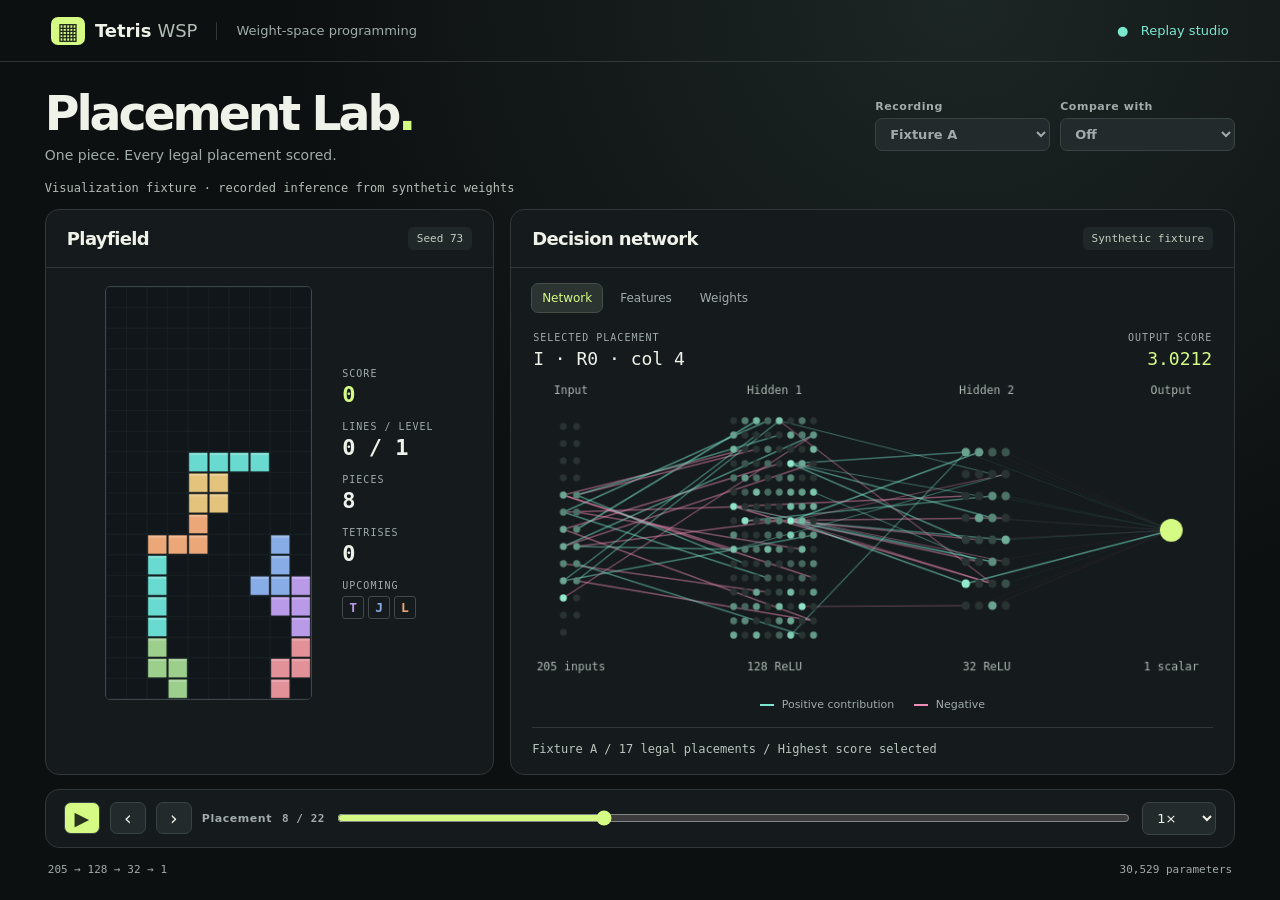
==== index.html @ f80b8b5c "Publish static Placement Lab viewer from a3c8b5f" ====
<!doctype html>
<html lang="en"><head><meta charset="utf-8"><meta name="viewport" content="width=device-width, initial-scale=1">
<meta name="theme-color" content="#101510"><title>Placement Lab · Tetris WSP</title><link rel="stylesheet" href="viewer.css"></head>
<body><header><div class="brand"><span class="mark" aria-hidden="true">▦</span> Tetris <b>WSP</b></div><span class="header-line"></span><span class="subbrand">Weight-space programming</span><span class="local">● &nbsp; Replay studio</span></header>
<main><div class="intro"><div><h1>Placement Lab<span>.</span></h1><p>One piece. Every legal placement scored.</p></div><div class="selectors"><label>Recording<select id="recording"></select></label><label>Compare with<select id="compare"><option value="">Off</option></select></label></div></div>
<p id="status" role="status">Loading recording…</p>
<div class="panels"><section class="panel"><div class="panel-head"><h2>Playfield</h2><span class="tag" id="seed"></span></div><div id="games"></div></section>
<section class="panel neural"><div class="panel-head"><h2>Decision network</h2><span class="tag" id="kind"></span></div>
<div class="tabs" role="group" aria-label="Inspect decision"><button data-mode="network" aria-pressed="true">Network</button><button data-mode="features" aria-pressed="false">Features</button><button data-mode="weights" aria-pressed="false">Weights</button></div>
<div class="net-head"><div><small>SELECTED PLACEMENT</small><strong id="placement"></strong></div><div class="right"><small>OUTPUT SCORE</small><strong id="score"></strong></div></div>
<div id="network"><canvas id="graph" width="760" height="340" aria-label="Recorded input groups, hidden neurons and weighted edges"></canvas><div class="legend"><span><i></i> Positive contribution</span><span><i></i> Negative</span></div></div>
<div id="detail" hidden></div><div class="readout" id="readout"></div></section></div>
<section class="transport" aria-label="Replay controls"><button id="play" aria-label="Play">▶</button><button id="prev" aria-label="Previous placement">‹</button><button id="next" aria-label="Next placement">›</button><label class="timeline">Placement <output id="counter"></output><input type="range" id="seek" min="0" value="0" aria-label="Placement"></label><select id="speed" aria-label="Playback speed"><option value=".5">0.5×</option><option value="1" selected>1×</option><option value="2">2×</option><option value="4">4×</option></select></section>
<footer><span>205 → 128 → 32 → 1</span><span>30,529 parameters</span></footer></main><script type="module" src="viewer.js"></script></body></html>
---- viewer.css ----
:root{color-scheme:dark;--bg:#0d1011;--panel:#151a1c;--border:#303639;--muted:#a0abaa;--lime:#d5fb84;--mint:#7be7cf;--rose:#ed8eb7;font-family:"Inter","Segoe UI",system-ui,sans-serif}*{box-sizing:border-box}body{margin:0;color:#eff2e9;background:radial-gradient(ellipse at 75% 0%,#1c2624 0,transparent 49%),var(--bg);min-height:100vh}header{height:62px;padding:0 4vw;display:flex;align-items:center;gap:19px;border-bottom:1px solid var(--border);font-size:13px}.brand{display:flex;align-items:center;gap:6px;font-weight:700;font-size:18px}.brand b{font-weight:400;color:#b2bdb5}.mark{background:var(--lime);color:#20271a;border-radius:7px;padding:1px 6px;font-size:23px;margin-right:4px}.header-line{height:18px;border-left:1px solid var(--border)}.subbrand,footer,p,label{color:var(--muted)}.local{margin-left:auto;color:var(--mint)}main{width:min(1420px,93vw);margin:0 auto}.intro,.panel-head,.net-head,.transport,.selectors,footer,.legend{display:flex;align-items:center;justify-content:space-between}.intro{padding:26px 0 18px;gap:15px}h1,h2,p{margin:0}h1{font-size:clamp(34px,3.7vw,58px);letter-spacing:-.065em;line-height:1.1}h1 span{color:var(--lime)}p{font-size:14px;margin-top:7px}.selectors{gap:10px}label,small{font-size:11px;font-weight:600;letter-spacing:.05em}select,button{font:inherit;color:inherit;background:#232a2b;border:1px solid #394344;border-radius:7px;padding:7px 10px;cursor:pointer}select{display:block;font-size:13px;margin-top:5px}#status{font:12px ui-monospace,monospace;color:#b3beb6;margin:0 0 14px}.panels{display:grid;grid-template-columns:minmax(350px,.88fr) minmax(450px,1.42fr);gap:16px}.panel,.transport{border:1px solid var(--border);background:var(--panel);border-radius:14px;overflow:hidden}.panel-head{padding:17px 21px;border-bottom:1px solid var(--border)}h2{font-size:18px;letter-spacing:-.035em}.tag{font:11px ui-monospace,monospace;color:#c4cdbe;background:#202729;padding:5px 9px;border-radius:5px}.game{display:flex;align-items:center;justify-content:center;gap:clamp(14px,2.4vw,38px);padding:18px}.board{height:clamp(320px,46vh,515px);aspect-ratio:1/2;max-width:62%;border:1px solid #3d474a;border-radius:5px}.metrics{display:grid;gap:14px;min-width:92px}small{display:block;color:var(--muted);font:10px ui-monospace,monospace;letter-spacing:.1em}.metrics b{display:block;font:600 22px ui-monospace,monospace;margin-top:3px}.metrics .big{color:var(--lime)}.pieces{display:flex;gap:4px;margin-top:5px}.pieces span{font:600 13px monospace;padding:3px 6px;border:1px solid #434949;border-radius:3px}.tabs{display:flex;gap:6px;padding:15px 20px 0}.tabs button{background:transparent;border-color:transparent;color:var(--muted);font-size:12px}.tabs [aria-pressed=true]{background:#2b3431;border-color:#434e46;color:var(--lime)}.net-head{padding:19px 22px 5px}.net-head strong{display:block;font:500 18px ui-monospace,monospace;margin-top:5px}.right{text-align:right}.right strong{color:var(--lime)}#graph{display:block;width:100%;height:auto}.legend{justify-content:center;gap:20px;color:var(--muted);font-size:11px}.legend i{display:inline-block;width:14px;border-top:2px solid var(--mint);vertical-align:middle;margin-right:4px}.legend span+span i{border-color:var(--rose)}.readout{margin:16px 21px;padding-top:12px;border-top:1px solid var(--border);font:12px/1.5 ui-monospace,monospace;color:#b9c5bd}.transport{margin-top:14px;padding:12px 18px;gap:10px}.transport button{font-size:19px;width:36px;padding:4px}.transport #play{background:var(--lime);color:#27331c}.timeline{flex:1;display:flex;align-items:center;gap:10px}.timeline input{width:100%;accent-color:var(--lime);min-width:35px}.timeline output{white-space:nowrap;font-family:monospace}.transport select{margin:0}footer{padding:15px 3px;font:11px monospace}#detail{height:clamp(230px,25vw,370px);overflow:auto;margin:15px 22px;color:#cad2cb;font:13px/1.7 monospace;white-space:pre-wrap}#games.paired{display:flex}#games.paired .game{width:50%;flex-direction:column;gap:8px;padding:10px 4px}#games.paired .board{max-width:95%;height:auto;width:min(100%,185px)}#games.paired .metrics{grid-template-columns:1fr 1fr;gap:5px}#games.paired b{font-size:14px}.game h3{font-size:12px;margin:0}.neural{min-width:0}@media(max-width:900px){.panels{grid-template-columns:1fr}.board{height:350px}.game{gap:35px}.intro{align-items:flex-start}.subbrand{display:none}}@media(max-width:550px){main{width:94vw}.intro{display:block}.selectors{justify-content:flex-start;margin-top:14px}.timeline{flex-wrap:wrap;gap:1px}.transport{gap:4px}.panel-head{padding:14px}.header-line{display:none}}
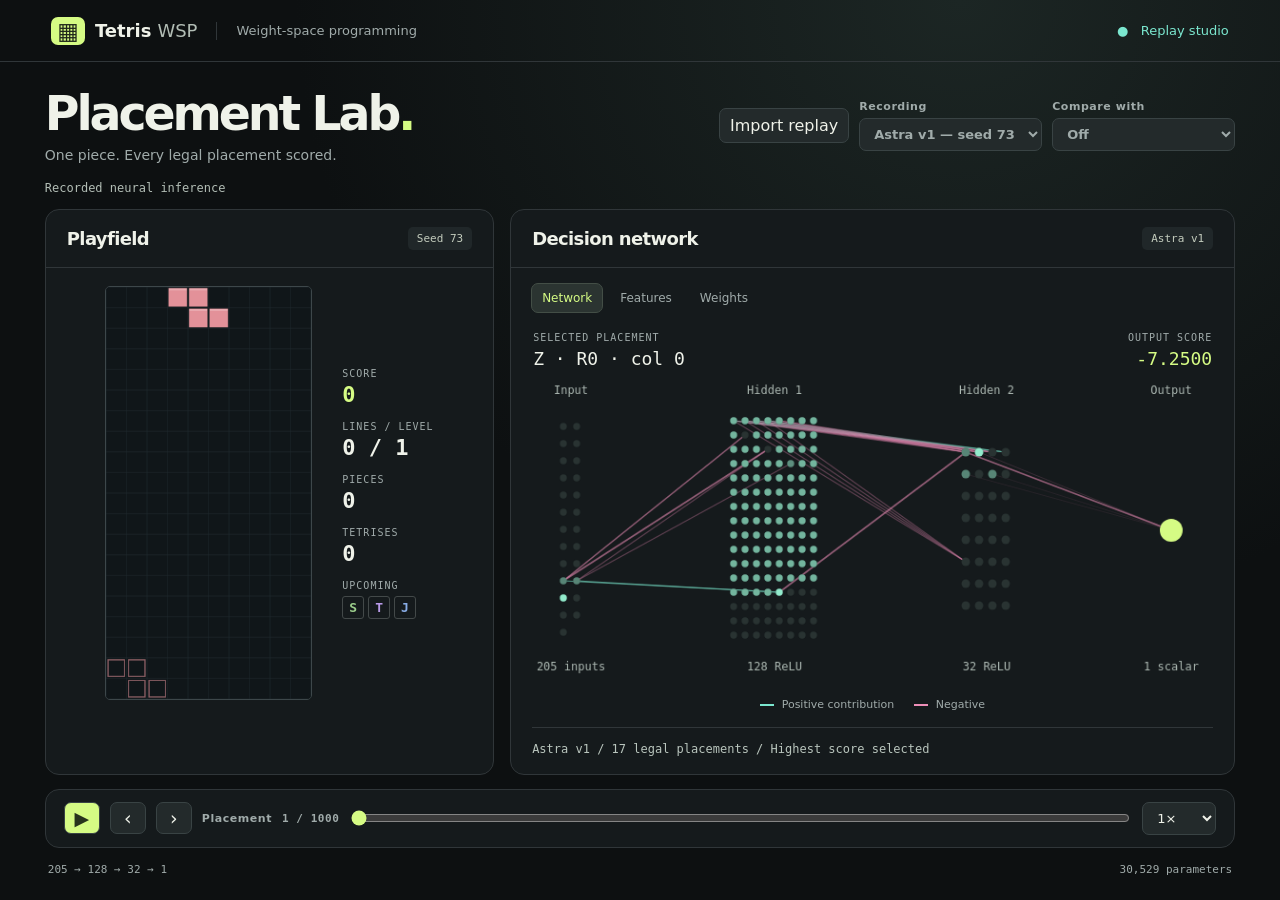
==== commit 0be47d67: "Deploy real Astra v1 and v2 replay viewer" ====
--- a/index.html
+++ b/index.html
@@ -2,7 +2,7 @@
 <html lang="en"><head><meta charset="utf-8"><meta name="viewport" content="width=device-width, initial-scale=1">
 <meta name="theme-color" content="#101510"><title>Placement Lab · Tetris WSP</title><link rel="stylesheet" href="viewer.css"></head>
 <body><header><div class="brand"><span class="mark" aria-hidden="true">▦</span> Tetris <b>WSP</b></div><span class="header-line"></span><span class="subbrand">Weight-space programming</span><span class="local">● &nbsp; Replay studio</span></header>
-<main><div class="intro"><div><h1>Placement Lab<span>.</span></h1><p>One piece. Every legal placement scored.</p></div><div class="selectors"><label>Recording<select id="recording"></select></label><label>Compare with<select id="compare"><option value="">Off</option></select></label></div></div>
+<main><div class="intro"><div><h1>Placement Lab<span>.</span></h1><p>One piece. Every legal placement scored.</p></div><div class="selectors"><button id="import" type="button">Import replay</button><input type="file" id="file" accept=".json,application/json" hidden><label>Recording<select id="recording"></select></label><label>Compare with<select id="compare"><option value="">Off</option></select></label></div></div>
 <p id="status" role="status">Loading recording…</p>
 <div class="panels"><section class="panel"><div class="panel-head"><h2>Playfield</h2><span class="tag" id="seed"></span></div><div id="games"></div></section>
 <section class="panel neural"><div class="panel-head"><h2>Decision network</h2><span class="tag" id="kind"></span></div>
--- a/viewer.css
+++ b/viewer.css
@@ -1 +1,2 @@
 :root{color-scheme:dark;--bg:#0d1011;--panel:#151a1c;--border:#303639;--muted:#a0abaa;--lime:#d5fb84;--mint:#7be7cf;--rose:#ed8eb7;font-family:"Inter","Segoe UI",system-ui,sans-serif}*{box-sizing:border-box}body{margin:0;color:#eff2e9;background:radial-gradient(ellipse at 75% 0%,#1c2624 0,transparent 49%),var(--bg);min-height:100vh}header{height:62px;padding:0 4vw;display:flex;align-items:center;gap:19px;border-bottom:1px solid var(--border);font-size:13px}.brand{display:flex;align-items:center;gap:6px;font-weight:700;font-size:18px}.brand b{font-weight:400;color:#b2bdb5}.mark{background:var(--lime);color:#20271a;border-radius:7px;padding:1px 6px;font-size:23px;margin-right:4px}.header-line{height:18px;border-left:1px solid var(--border)}.subbrand,footer,p,label{color:var(--muted)}.local{margin-left:auto;color:var(--mint)}main{width:min(1420px,93vw);margin:0 auto}.intro,.panel-head,.net-head,.transport,.selectors,footer,.legend{display:flex;align-items:center;justify-content:space-between}.intro{padding:26px 0 18px;gap:15px}h1,h2,p{margin:0}h1{font-size:clamp(34px,3.7vw,58px);letter-spacing:-.065em;line-height:1.1}h1 span{color:var(--lime)}p{font-size:14px;margin-top:7px}.selectors{gap:10px}label,small{font-size:11px;font-weight:600;letter-spacing:.05em}select,button{font:inherit;color:inherit;background:#232a2b;border:1px solid #394344;border-radius:7px;padding:7px 10px;cursor:pointer}select{display:block;font-size:13px;margin-top:5px}#status{font:12px ui-monospace,monospace;color:#b3beb6;margin:0 0 14px}.panels{display:grid;grid-template-columns:minmax(350px,.88fr) minmax(450px,1.42fr);gap:16px}.panel,.transport{border:1px solid var(--border);background:var(--panel);border-radius:14px;overflow:hidden}.panel-head{padding:17px 21px;border-bottom:1px solid var(--border)}h2{font-size:18px;letter-spacing:-.035em}.tag{font:11px ui-monospace,monospace;color:#c4cdbe;background:#202729;padding:5px 9px;border-radius:5px}.game{display:flex;align-items:center;justify-content:center;gap:clamp(14px,2.4vw,38px);padding:18px}.board{height:clamp(320px,46vh,515px);aspect-ratio:1/2;max-width:62%;border:1px solid #3d474a;border-radius:5px}.metrics{display:grid;gap:14px;min-width:92px}small{display:block;color:var(--muted);font:10px ui-monospace,monospace;letter-spacing:.1em}.metrics b{display:block;font:600 22px ui-monospace,monospace;margin-top:3px}.metrics .big{color:var(--lime)}.pieces{display:flex;gap:4px;margin-top:5px}.pieces span{font:600 13px monospace;padding:3px 6px;border:1px solid #434949;border-radius:3px}.tabs{display:flex;gap:6px;padding:15px 20px 0}.tabs button{background:transparent;border-color:transparent;color:var(--muted);font-size:12px}.tabs [aria-pressed=true]{background:#2b3431;border-color:#434e46;color:var(--lime)}.net-head{padding:19px 22px 5px}.net-head strong{display:block;font:500 18px ui-monospace,monospace;margin-top:5px}.right{text-align:right}.right strong{color:var(--lime)}#graph{display:block;width:100%;height:auto}.legend{justify-content:center;gap:20px;color:var(--muted);font-size:11px}.legend i{display:inline-block;width:14px;border-top:2px solid var(--mint);vertical-align:middle;margin-right:4px}.legend span+span i{border-color:var(--rose)}.readout{margin:16px 21px;padding-top:12px;border-top:1px solid var(--border);font:12px/1.5 ui-monospace,monospace;color:#b9c5bd}.transport{margin-top:14px;padding:12px 18px;gap:10px}.transport button{font-size:19px;width:36px;padding:4px}.transport #play{background:var(--lime);color:#27331c}.timeline{flex:1;display:flex;align-items:center;gap:10px}.timeline input{width:100%;accent-color:var(--lime);min-width:35px}.timeline output{white-space:nowrap;font-family:monospace}.transport select{margin:0}footer{padding:15px 3px;font:11px monospace}#detail{height:clamp(230px,25vw,370px);overflow:auto;margin:15px 22px;color:#cad2cb;font:13px/1.7 monospace;white-space:pre-wrap}#games.paired{display:flex}#games.paired .game{width:50%;flex-direction:column;gap:8px;padding:10px 4px}#games.paired .board{max-width:95%;height:auto;width:min(100%,185px)}#games.paired .metrics{grid-template-columns:1fr 1fr;gap:5px}#games.paired b{font-size:14px}.game h3{font-size:12px;margin:0}.neural{min-width:0}@media(max-width:900px){.panels{grid-template-columns:1fr}.board{height:350px}.game{gap:35px}.intro{align-items:flex-start}.subbrand{display:none}}@media(max-width:550px){main{width:94vw}.intro{display:block}.selectors{justify-content:flex-start;margin-top:14px}.timeline{flex-wrap:wrap;gap:1px}.transport{gap:4px}.panel-head{padding:14px}.header-line{display:none}}
+@media(max-width:550px){.selectors{flex-wrap:wrap}}
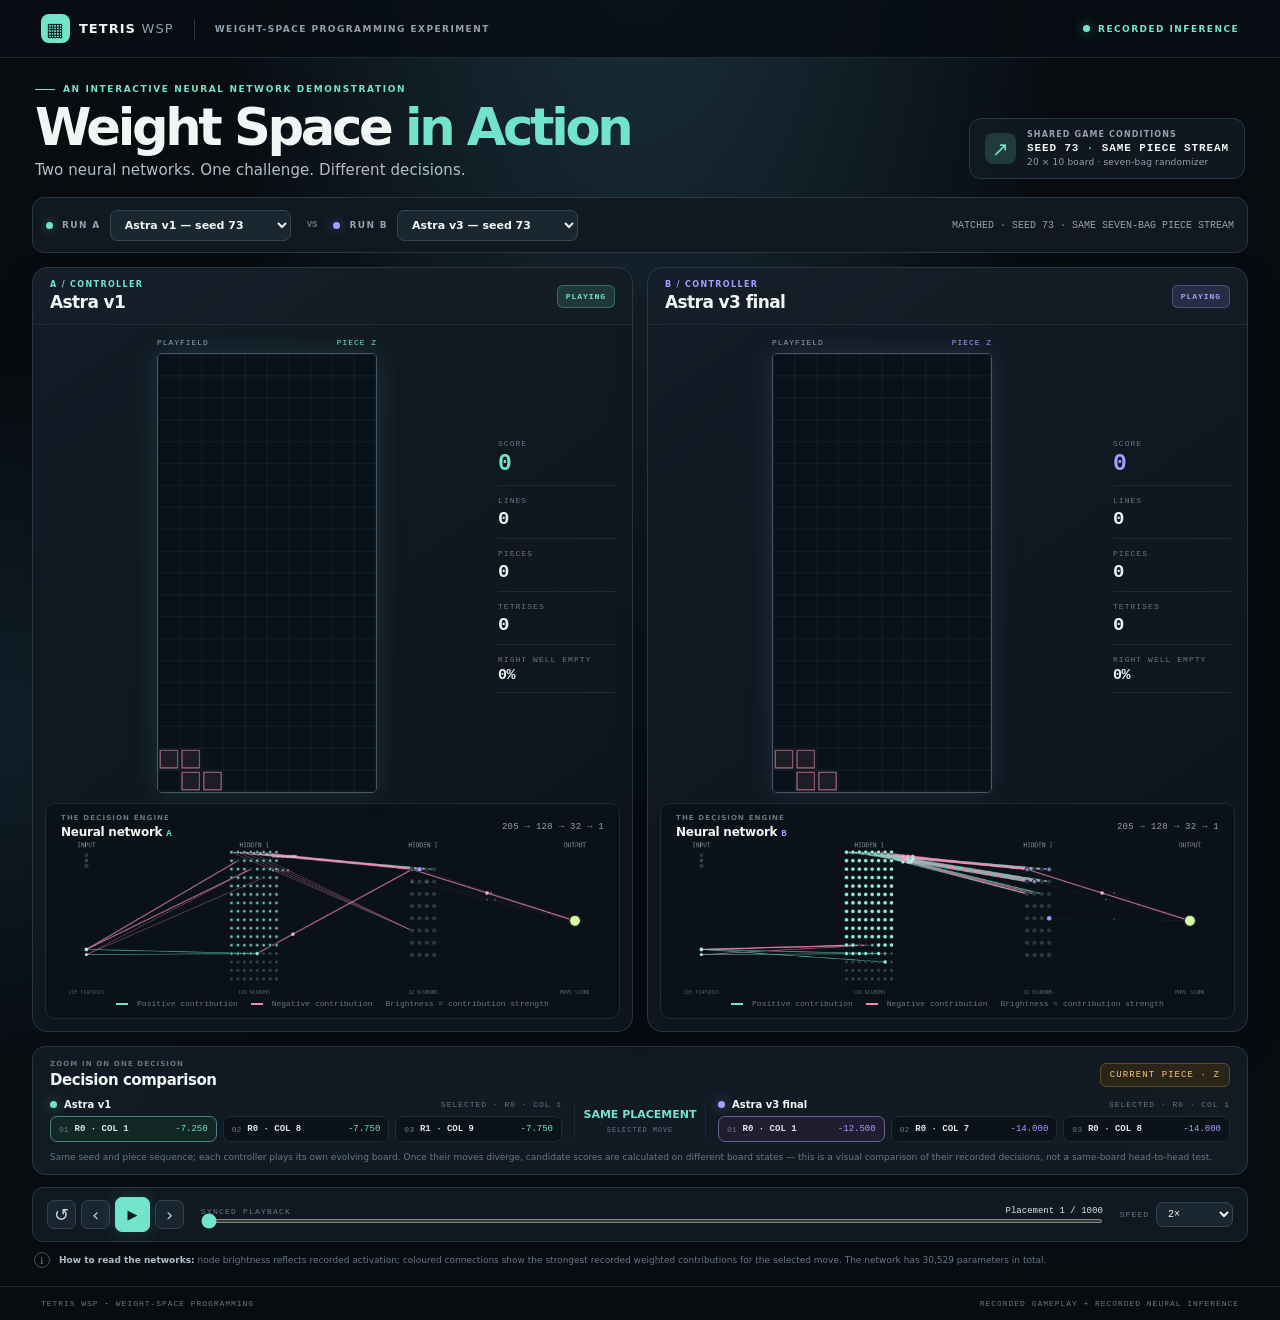
==== commit 9e764e23: "Redesign replay studio as Weight Space in Action" ====
--- a/index.html
+++ b/index.html
@@ -1,14 +1,132 @@
 <!doctype html>
-<html lang="en"><head><meta charset="utf-8"><meta name="viewport" content="width=device-width, initial-scale=1">
-<meta name="theme-color" content="#101510"><title>Placement Lab · Tetris WSP</title><link rel="stylesheet" href="viewer.css"></head>
-<body><header><div class="brand"><span class="mark" aria-hidden="true">▦</span> Tetris <b>WSP</b></div><span class="header-line"></span><span class="subbrand">Weight-space programming</span><span class="local">● &nbsp; Replay studio</span></header>
-<main><div class="intro"><div><h1>Placement Lab<span>.</span></h1><p>One piece. Every legal placement scored.</p></div><div class="selectors"><button id="import" type="button">Import replay</button><input type="file" id="file" accept=".json,application/json" hidden><label>Recording<select id="recording"></select></label><label>Compare with<select id="compare"><option value="">Off</option></select></label></div></div>
-<p id="status" role="status">Loading recording…</p>
-<div class="panels"><section class="panel"><div class="panel-head"><h2>Playfield</h2><span class="tag" id="seed"></span></div><div id="games"></div></section>
-<section class="panel neural"><div class="panel-head"><h2>Decision network</h2><span class="tag" id="kind"></span></div>
-<div class="tabs" role="group" aria-label="Inspect decision"><button data-mode="network" aria-pressed="true">Network</button><button data-mode="features" aria-pressed="false">Features</button><button data-mode="weights" aria-pressed="false">Weights</button></div>
-<div class="net-head"><div><small>SELECTED PLACEMENT</small><strong id="placement"></strong></div><div class="right"><small>OUTPUT SCORE</small><strong id="score"></strong></div></div>
-<div id="network"><canvas id="graph" width="760" height="340" aria-label="Recorded input groups, hidden neurons and weighted edges"></canvas><div class="legend"><span><i></i> Positive contribution</span><span><i></i> Negative</span></div></div>
-<div id="detail" hidden></div><div class="readout" id="readout"></div></section></div>
-<section class="transport" aria-label="Replay controls"><button id="play" aria-label="Play">▶</button><button id="prev" aria-label="Previous placement">‹</button><button id="next" aria-label="Next placement">›</button><label class="timeline">Placement <output id="counter"></output><input type="range" id="seek" min="0" value="0" aria-label="Placement"></label><select id="speed" aria-label="Playback speed"><option value=".5">0.5×</option><option value="1" selected>1×</option><option value="2">2×</option><option value="4">4×</option></select></section>
-<footer><span>205 → 128 → 32 → 1</span><span>30,529 parameters</span></footer></main><script type="module" src="viewer.js"></script></body></html>
+<html lang="en">
+<head>
+  <meta charset="utf-8">
+  <meta name="viewport" content="width=device-width, initial-scale=1">
+  <meta name="theme-color" content="#090d12">
+  <meta name="description" content="Watch two neural networks play Tetris and inspect the decisions made by their weight-space programmed controllers.">
+  <title>Weight Space in Action · Tetris WSP</title>
+  <link rel="stylesheet" href="studio.css">
+</head>
+<body>
+  <header class="topbar">
+    <a class="brand" href="./" aria-label="Tetris WSP home">
+      <span class="brand-mark">▦</span><span>TETRIS <b>WSP</b></span>
+    </a>
+    <div class="topbar-divider"></div>
+    <span class="topbar-caption">WEIGHT-SPACE PROGRAMMING EXPERIMENT</span>
+    <div class="topbar-right"><span class="live-dot"></span> RECORDED INFERENCE</div>
+  </header>
+
+  <main class="page">
+    <section class="hero">
+      <div>
+        <div class="eyebrow"><span class="eyebrow-line"></span> AN INTERACTIVE NEURAL NETWORK DEMONSTRATION</div>
+        <h1>Weight Space <em>in Action</em></h1>
+        <p class="hero-subtitle">Two neural networks. One challenge. Different decisions.</p>
+      </div>
+      <div class="shared-context">
+        <div class="context-icon">↗</div>
+        <div><span>SHARED GAME CONDITIONS</span><strong>SEED 73 <i>·</i> SAME PIECE STREAM</strong><small>20 × 10 board · seven-bag randomizer</small></div>
+      </div>
+    </section>
+
+    <section class="selectorbar" aria-label="Choose neural network recordings">
+      <div class="selector-group selector-a">
+        <span class="selector-dot"></span>
+        <label for="runA">RUN A <select id="runA"></select></label>
+      </div>
+      <div class="versus">VS</div>
+      <div class="selector-group selector-b">
+        <span class="selector-dot"></span>
+        <label for="runB">RUN B <select id="runB"></select></label>
+      </div>
+      <div class="selector-note" id="syncStatus">Loading matched recordings…</div>
+    </section>
+
+    <section class="arena-grid" aria-label="Two Tetris games and their neural networks">
+      <article class="arena arena-a">
+        <div class="arena-heading">
+          <div><span class="run-kicker">A / CONTROLLER</span><h2 id="titleA">Astra v1</h2></div>
+          <span class="run-status" id="stateA">READY</span>
+        </div>
+        <div class="game-row">
+          <div class="board-shell">
+            <div class="board-topline"><span>PLAYFIELD</span><span id="pieceA">PIECE —</span></div>
+            <canvas id="boardA" class="board" width="300" height="600" aria-label="Tetris gameplay for controller A"></canvas>
+          </div>
+          <div class="metrics">
+            <div class="metric metric-score"><span>SCORE</span><strong id="scoreA">0</strong></div>
+            <div class="metric"><span>LINES</span><strong id="linesA">0</strong></div>
+            <div class="metric"><span>PIECES</span><strong id="piecesA">0</strong></div>
+            <div class="metric"><span>TETRISES</span><strong id="tetrisesA">0</strong></div>
+            <div class="metric metric-well"><span>RIGHT WELL EMPTY</span><strong id="wellA">0%</strong></div>
+          </div>
+        </div>
+        <section class="network-panel">
+          <div class="network-heading"><div><span class="section-kicker">THE DECISION ENGINE</span><h3>Neural network <small>A</small></h3></div><span class="architecture">205 → 128 → 32 → 1</span></div>
+          <canvas id="netA" class="network-canvas" width="900" height="260" aria-label="Recorded activations and weighted contributions for neural network A"></canvas>
+          <div class="network-legend"><span><i class="positive"></i> Positive contribution</span><span><i class="negative"></i> Negative contribution</span><span>Brightness = contribution strength</span></div>
+        </section>
+      </article>
+
+      <article class="arena arena-b">
+        <div class="arena-heading">
+          <div><span class="run-kicker">B / CONTROLLER</span><h2 id="titleB">Astra v3</h2></div>
+          <span class="run-status" id="stateB">READY</span>
+        </div>
+        <div class="game-row">
+          <div class="board-shell">
+            <div class="board-topline"><span>PLAYFIELD</span><span id="pieceB">PIECE —</span></div>
+            <canvas id="boardB" class="board" width="300" height="600" aria-label="Tetris gameplay for controller B"></canvas>
+          </div>
+          <div class="metrics">
+            <div class="metric metric-score"><span>SCORE</span><strong id="scoreB">0</strong></div>
+            <div class="metric"><span>LINES</span><strong id="linesB">0</strong></div>
+            <div class="metric"><span>PIECES</span><strong id="piecesB">0</strong></div>
+            <div class="metric"><span>TETRISES</span><strong id="tetrisesB">0</strong></div>
+            <div class="metric metric-well"><span>RIGHT WELL EMPTY</span><strong id="wellB">0%</strong></div>
+          </div>
+        </div>
+        <section class="network-panel">
+          <div class="network-heading"><div><span class="section-kicker">THE DECISION ENGINE</span><h3>Neural network <small>B</small></h3></div><span class="architecture">205 → 128 → 32 → 1</span></div>
+          <canvas id="netB" class="network-canvas" width="900" height="260" aria-label="Recorded activations and weighted contributions for neural network B"></canvas>
+          <div class="network-legend"><span><i class="positive"></i> Positive contribution</span><span><i class="negative"></i> Negative contribution</span><span>Brightness = contribution strength</span></div>
+        </section>
+      </article>
+    </section>
+
+    <section class="decision-panel">
+      <div class="decision-title">
+        <div><span class="section-kicker">ZOOM IN ON ONE DECISION</span><h2>Decision comparison</h2></div>
+        <span class="decision-piece" id="decisionPiece">CURRENT PIECE · —</span>
+      </div>
+      <div class="decision-grid">
+        <div class="decision-run decision-run-a"><div class="decision-run-head"><span class="decision-dot"></span><strong id="decisionNameA">Astra v1</strong><span class="decision-picked" id="pickedA">SELECTED</span></div><div id="candidatesA" class="candidate-list"></div></div>
+        <div class="decision-middle"><div class="decision-diff" id="decisionDiff">—</div><span>SELECTED MOVE</span></div>
+        <div class="decision-run decision-run-b"><div class="decision-run-head"><span class="decision-dot"></span><strong id="decisionNameB">Astra v3</strong><span class="decision-picked" id="pickedB">SELECTED</span></div><div id="candidatesB" class="candidate-list"></div></div>
+      </div>
+      <p class="decision-caveat">Same seed and piece sequence; each controller plays its own evolving board. Once their moves diverge, candidate scores are calculated on different board states — this is a visual comparison of their recorded decisions, not a same-board head-to-head test.</p>
+    </section>
+
+    <section class="transport" aria-label="Synchronized replay controls">
+      <div class="transport-buttons">
+        <button id="restart" class="transport-icon" title="Restart replay" aria-label="Restart">↺</button>
+        <button id="prev" class="transport-icon" title="Previous placement" aria-label="Previous placement">‹</button>
+        <button id="play" class="play-button" title="Play or pause" aria-label="Play">▶</button>
+        <button id="next" class="transport-icon" title="Next placement" aria-label="Next placement">›</button>
+      </div>
+      <div class="transport-progress">
+        <div class="progress-label"><span>SYNCED PLAYBACK</span><strong id="stepLabel">Placement 1 / —</strong></div>
+        <input type="range" id="seek" min="0" max="0" value="0" aria-label="Replay placement">
+      </div>
+      <label class="speed-control">SPEED <select id="speed"><option value="0.5">0.5×</option><option value="1">1×</option><option value="2" selected>2×</option><option value="4">4×</option><option value="8">8×</option></select></label>
+    </section>
+
+    <section class="explain-line"><span class="explain-mark">i</span><p><strong>How to read the networks:</strong> node brightness reflects recorded activation; coloured connections show the strongest recorded weighted contributions for the selected move. The network has 30,529 parameters in total.</p></section>
+  </main>
+
+  <footer><span>TETRIS WSP <i>·</i> WEIGHT-SPACE PROGRAMMING</span><span>RECORDED GAMEPLAY + RECORDED NEURAL INFERENCE</span></footer>
+  <script type="module" src="studio.js"></script>
+</body>
+</html>
--- a/studio.css
+++ b/studio.css
@@ -0,0 +1,131 @@
+:root{
+  color-scheme:dark;--bg:#080c11;--surface:#101720;--surface2:#141e28;--surface3:#1a2731;
+  --line:#293743;--line-soft:#1e2a34;--text:#f1f5f4;--muted:#91a1ad;--dim:#667784;
+  --mint:#71e4cb;--mint2:#b4f6d9;--violet:#a99cff;--rose:#f18db5;--amber:#f5c878;
+  font-family:Inter,ui-sans-serif,system-ui,-apple-system,"Segoe UI",sans-serif;
+}
+*{box-sizing:border-box}
+body{margin:0;min-height:100vh;color:var(--text);background:radial-gradient(ellipse at 50% -16%,#1c3440 0,transparent 48%),radial-gradient(ellipse at 4% 55%,#11202a 0,transparent 35%),var(--bg)}
+button,select,input{font:inherit}
+.topbar{height:58px;padding:0 clamp(18px,3.2vw,58px);display:flex;align-items:center;gap:20px;border-bottom:1px solid var(--line-soft);background:#080d12d9}
+.brand{display:flex;align-items:center;gap:9px;text-decoration:none;color:var(--text);font-weight:800;letter-spacing:.08em;font-size:13px}
+.brand b{color:var(--muted);font-weight:500}
+.brand-mark{display:grid;place-items:center;width:29px;height:29px;border-radius:8px;background:var(--mint);color:#09201d;font-size:19px}
+.topbar-divider{height:20px;border-left:1px solid var(--line)}
+.topbar-caption,.topbar-right{font-size:9px;letter-spacing:.16em;color:var(--muted);font-weight:700}
+.topbar-right{margin-left:auto;display:flex;align-items:center;gap:8px;color:var(--mint)}
+.live-dot,.selector-dot,.decision-dot{display:inline-block;width:7px;height:7px;border-radius:50%;background:var(--mint);box-shadow:0 0 12px #71e4cb88}
+.page{width:min(1760px,95vw);margin:0 auto;padding:20px 0 18px}
+.hero{display:flex;align-items:flex-end;justify-content:space-between;gap:20px;padding:6px 3px 18px}
+.eyebrow,.section-kicker,.run-kicker{font-size:9px;letter-spacing:.18em;font-weight:800;color:var(--mint);display:flex;align-items:center;gap:8px}
+.eyebrow-line{width:20px;height:1px;background:var(--mint)}
+h1{margin:8px 0 0;font-size:clamp(34px,4vw,56px);letter-spacing:-.065em;line-height:1;font-weight:750}
+h1 em{font-style:normal;color:var(--mint)}
+.hero-subtitle{margin:8px 0 0;color:#b1c0c8;font-size:15px;letter-spacing:.005em}
+.shared-context{display:flex;align-items:center;gap:11px;padding:11px 15px;border:1px solid var(--line);border-radius:12px;background:#111b24c9;min-width:260px}
+.context-icon{width:31px;height:31px;display:grid;place-items:center;border-radius:8px;background:#203b3c;color:var(--mint);font-size:20px}
+.shared-context span,.shared-context small{display:block;color:var(--muted);font-size:8px;letter-spacing:.14em;font-weight:800}
+.shared-context strong{display:block;margin:3px 0;color:var(--text);font:700 11px ui-monospace,monospace;letter-spacing:.08em}
+.shared-context strong i{color:var(--mint);font-style:normal}
+.shared-context small{font-weight:500;letter-spacing:.02em;font-size:9px}
+.selectorbar{display:flex;align-items:center;gap:12px;padding:9px 13px;border:1px solid var(--line);border-radius:12px;background:#101821;margin-bottom:14px;min-height:56px}
+.selector-group{display:flex;align-items:center;gap:9px;min-width:0}
+.selector-group label{display:flex;align-items:center;gap:9px;color:var(--muted);font-size:9px;letter-spacing:.15em;font-weight:800;white-space:nowrap}
+.selector-group select,.speed-control select{background:#1a2731;color:var(--text);border:1px solid #354651;border-radius:7px;padding:7px 30px 7px 10px;font-size:11px;letter-spacing:0;max-width:240px}
+.selector-a .selector-dot{background:var(--mint)}.selector-b .selector-dot{background:var(--violet);box-shadow:0 0 12px #a99cff88}
+.versus{font:800 9px ui-monospace,monospace;color:var(--dim);padding:0 4px}
+.selector-note{margin-left:auto;color:var(--muted);font:10px ui-monospace,monospace}
+.arena-grid{display:grid;grid-template-columns:minmax(0,1fr) minmax(0,1fr);gap:14px}
+.arena{min-width:0;border:1px solid var(--line);border-radius:15px;overflow:hidden;background:linear-gradient(145deg,#121c26,#0e151d 76%);box-shadow:0 12px 35px #00000022}
+.arena-a{--run:var(--mint);--run-glow:#71e4cb22}
+.arena-b{--run:var(--violet);--run-glow:#a99cff22}
+.arena-heading{height:57px;display:flex;align-items:center;justify-content:space-between;padding:10px 17px;border-bottom:1px solid var(--line-soft);background:#ffffff03}
+.run-kicker{font-size:8px;color:var(--run);letter-spacing:.17em}
+.arena-heading h2{margin:3px 0 0;font-size:17px;letter-spacing:-.035em}
+.run-status{font:800 8px ui-monospace,monospace;letter-spacing:.12em;color:var(--run);border:1px solid color-mix(in srgb,var(--run) 30%,transparent);background:var(--run-glow);padding:6px 8px;border-radius:6px}
+.game-row{display:grid;grid-template-columns:minmax(0,1fr) 118px;gap:13px;align-items:center;padding:13px 16px 10px}
+.board-shell{display:flex;flex-direction:column;align-items:center;min-width:0}
+.board-topline{width:min(100%,220px);display:flex;justify-content:space-between;align-items:center;margin-bottom:6px;color:var(--muted);font:8px ui-monospace,monospace;letter-spacing:.12em}
+.board-topline span:last-child{color:var(--run)}
+.board{display:block;width:min(100%,220px);height:auto;aspect-ratio:1/2;border:1px solid #465765;border-radius:5px;background:#0b1218;box-shadow:0 0 28px var(--run-glow)}
+.metrics{display:grid;gap:10px;align-content:center}
+.metric{border-bottom:1px solid var(--line-soft);padding:0 0 8px}
+.metric span{display:block;color:var(--dim);font:8px ui-monospace,monospace;letter-spacing:.13em}
+.metric strong{display:block;margin-top:3px;color:#e9f0ef;font:600 19px ui-monospace,monospace;letter-spacing:-.04em}
+.metric-score strong{font-size:23px;color:var(--run)}
+.metric-well strong{font-size:15px}
+.network-panel{margin:0 12px 12px;padding:10px 11px 8px;border:1px solid var(--line-soft);border-radius:10px;background:#0a1118}
+.network-heading{display:flex;align-items:center;justify-content:space-between;padding:0 4px}
+.network-heading h3{font-size:12px;margin:3px 0 0;letter-spacing:-.02em}
+.network-heading h3 small{color:var(--run);font:800 9px ui-monospace,monospace}
+.section-kicker{font-size:7px;color:var(--dim);letter-spacing:.16em}
+.architecture{color:var(--muted);font:9px ui-monospace,monospace;letter-spacing:.03em}
+.network-canvas{display:block;width:100%;height:auto;max-height:205px;margin:1px auto 0}
+.network-legend{display:flex;justify-content:center;gap:13px;flex-wrap:wrap;color:var(--dim);font:8px ui-monospace,monospace;padding:0 0 2px}
+.network-legend i{display:inline-block;width:12px;height:2px;vertical-align:middle;margin-right:4px}
+.positive{background:var(--mint)}.negative{background:var(--rose)}
+.decision-panel{margin-top:14px;padding:13px 17px 10px;border:1px solid var(--line);border-radius:13px;background:linear-gradient(110deg,#111b24,#121a24)}
+.decision-title{display:flex;align-items:center;justify-content:space-between;margin-bottom:10px}
+.decision-title h2{margin:3px 0 0;font-size:15px;letter-spacing:-.03em}
+.decision-piece{font:9px ui-monospace,monospace;letter-spacing:.12em;color:var(--amber);padding:6px 9px;border:1px solid #5d4c2c;border-radius:6px;background:#2a2419}
+.decision-grid{display:grid;grid-template-columns:minmax(0,1fr) 132px minmax(0,1fr);gap:12px;align-items:center}
+.decision-run{min-width:0}
+.decision-run-head{display:flex;align-items:center;gap:7px;margin-bottom:6px;font-size:10px}
+.decision-run-head strong{font-weight:700}
+.decision-run-a .decision-dot{background:var(--mint)}
+.decision-run-b .decision-dot{background:var(--violet);box-shadow:0 0 12px #a99cff88}
+.decision-picked{margin-left:auto;color:var(--dim);font:8px ui-monospace,monospace;letter-spacing:.12em}
+.candidate-list{display:grid;grid-template-columns:repeat(3,minmax(0,1fr));gap:6px}
+.candidate{display:flex;align-items:center;gap:6px;min-width:0;padding:7px 8px;border:1px solid var(--line-soft);border-radius:7px;background:#0b131a}
+.candidate.selected{border-color:color-mix(in srgb,var(--run-color,var(--mint)) 45%,var(--line));background:var(--run-bg,#142824)}
+.decision-run-a{--run-color:var(--mint);--run-bg:#132724}
+.decision-run-b{--run-color:var(--violet);--run-bg:#201d31}
+.candidate .rank{color:var(--dim);font:8px ui-monospace,monospace}
+.candidate .move{overflow:hidden;text-overflow:ellipsis;white-space:nowrap;color:#dfe8e8;font:600 9px ui-monospace,monospace}
+.candidate .value{margin-left:auto;color:var(--run-color,var(--muted));font:9px ui-monospace,monospace}
+.decision-middle{text-align:center;border-left:1px solid var(--line-soft);border-right:1px solid var(--line-soft);padding:4px 7px}
+.decision-diff{font-size:11px;font-weight:800;color:var(--amber);line-height:1.25}
+.decision-middle span{display:block;margin-top:4px;color:var(--dim);font:7px ui-monospace,monospace;letter-spacing:.13em}
+.decision-caveat{margin:9px 0 0;color:var(--dim);font-size:9px;line-height:1.45}
+.transport{display:flex;align-items:center;gap:17px;margin-top:12px;padding:9px 14px;border:1px solid var(--line);border-radius:11px;background:#101821}
+.transport-buttons{display:flex;align-items:center;gap:5px}
+.transport button{display:grid;place-items:center;width:29px;height:29px;border:1px solid #33434e;border-radius:7px;background:#192630;color:#c5d1d6;font-size:18px;cursor:pointer}
+.transport button:hover{border-color:var(--mint);color:var(--mint)}
+.transport .play-button{width:35px;height:35px;background:var(--mint);color:#08201c;border-color:var(--mint);font-size:13px;font-weight:900;box-shadow:0 0 18px #71e4cb2b}
+.transport-progress{flex:1;min-width:80px}
+.progress-label{display:flex;justify-content:space-between;align-items:center;margin-bottom:3px}
+.progress-label span{color:var(--dim);font:8px ui-monospace,monospace;letter-spacing:.15em}
+.progress-label strong{color:#dbe5e5;font:9px ui-monospace,monospace}
+#seek{display:block;width:100%;height:4px;margin:0;accent-color:var(--mint);cursor:pointer}
+.speed-control{display:flex;align-items:center;gap:7px;color:var(--dim);font:8px ui-monospace,monospace;letter-spacing:.13em}
+.speed-control select{padding:5px 23px 5px 7px;font:10px ui-monospace,monospace}
+.explain-line{display:flex;align-items:center;gap:9px;padding:10px 2px 0;color:var(--dim)}
+.explain-mark{flex:none;display:grid;place-items:center;width:16px;height:16px;border:1px solid #425360;border-radius:50%;font:10px Georgia,serif;color:var(--muted)}
+.explain-line p{margin:0;font-size:9px;line-height:1.45}
+.explain-line strong{color:#aebdc4;font-weight:650}
+footer{display:flex;justify-content:space-between;gap:12px;padding:12px clamp(18px,3.2vw,58px);border-top:1px solid var(--line-soft);color:var(--dim);font:8px ui-monospace,monospace;letter-spacing:.12em}
+footer i{font-style:normal;color:var(--mint)}
+@media(min-width:1500px){
+ .page{padding-top:24px}.hero{padding-bottom:20px}.game-row{grid-template-columns:minmax(0,1fr) 130px;padding-top:16px;padding-bottom:13px}
+ .board{width:min(100%,230px)}.network-canvas{max-height:215px}
+}
+@media(max-width:1050px){
+ .page{width:96vw}.arena-grid{gap:10px}.game-row{grid-template-columns:minmax(0,1fr) 96px;padding:10px}.metrics{gap:8px}.metric strong{font-size:16px}.metric-score strong{font-size:20px}.network-panel{margin:0 8px 8px}.network-legend{font-size:7px}
+ .decision-grid{grid-template-columns:minmax(0,1fr) 105px minmax(0,1fr);gap:7px}.candidate{padding:6px 5px}.candidate .move,.candidate .value{font-size:8px}
+}
+@media(max-width:760px){
+ .topbar-caption{display:none}.hero{align-items:flex-start;flex-direction:column}.shared-context{min-width:0;width:100%}
+ .selectorbar{flex-wrap:wrap}.selector-note{width:100%;margin-left:25px}.selector-group{flex:1}.selector-group label{display:block}.selector-group select{display:block;max-width:100%;margin-top:4px}.versus{align-self:center}
+ .arena-grid{grid-template-columns:1fr}.game-row{grid-template-columns:minmax(0,1fr) 130px;padding:14px 18px}.board{width:min(100%,220px)}.metrics{gap:10px}.metric strong{font-size:19px}
+ .network-panel{margin:0 12px 12px;padding:12px}.network-canvas{max-height:none}
+ .decision-grid{grid-template-columns:1fr}.decision-middle{border:0;border-top:1px solid var(--line-soft);border-bottom:1px solid var(--line-soft);padding:8px}
+ .candidate-list{grid-template-columns:repeat(3,minmax(0,1fr))}
+ .transport{gap:9px;flex-wrap:wrap}.transport-progress{order:3;flex-basis:100%}
+}
+@media(max-width:440px){
+ .page{width:94vw;padding-top:15px}h1{font-size:36px}.hero-subtitle{font-size:13px}
+ .game-row{grid-template-columns:minmax(0,1fr) 98px;padding:10px}.board{width:min(100%,190px)}.metric span{font-size:7px}.metric strong{font-size:15px}.metric-score strong{font-size:18px}
+ .network-legend{gap:7px;font-size:7px}.architecture{font-size:8px}.candidate-list{grid-template-columns:1fr}.candidate{padding:7px 9px}
+ footer{font-size:7px}
+}
+@media(prefers-reduced-motion:reduce){*{scroll-behavior:auto!important;animation:none!important;transition:none!important}}
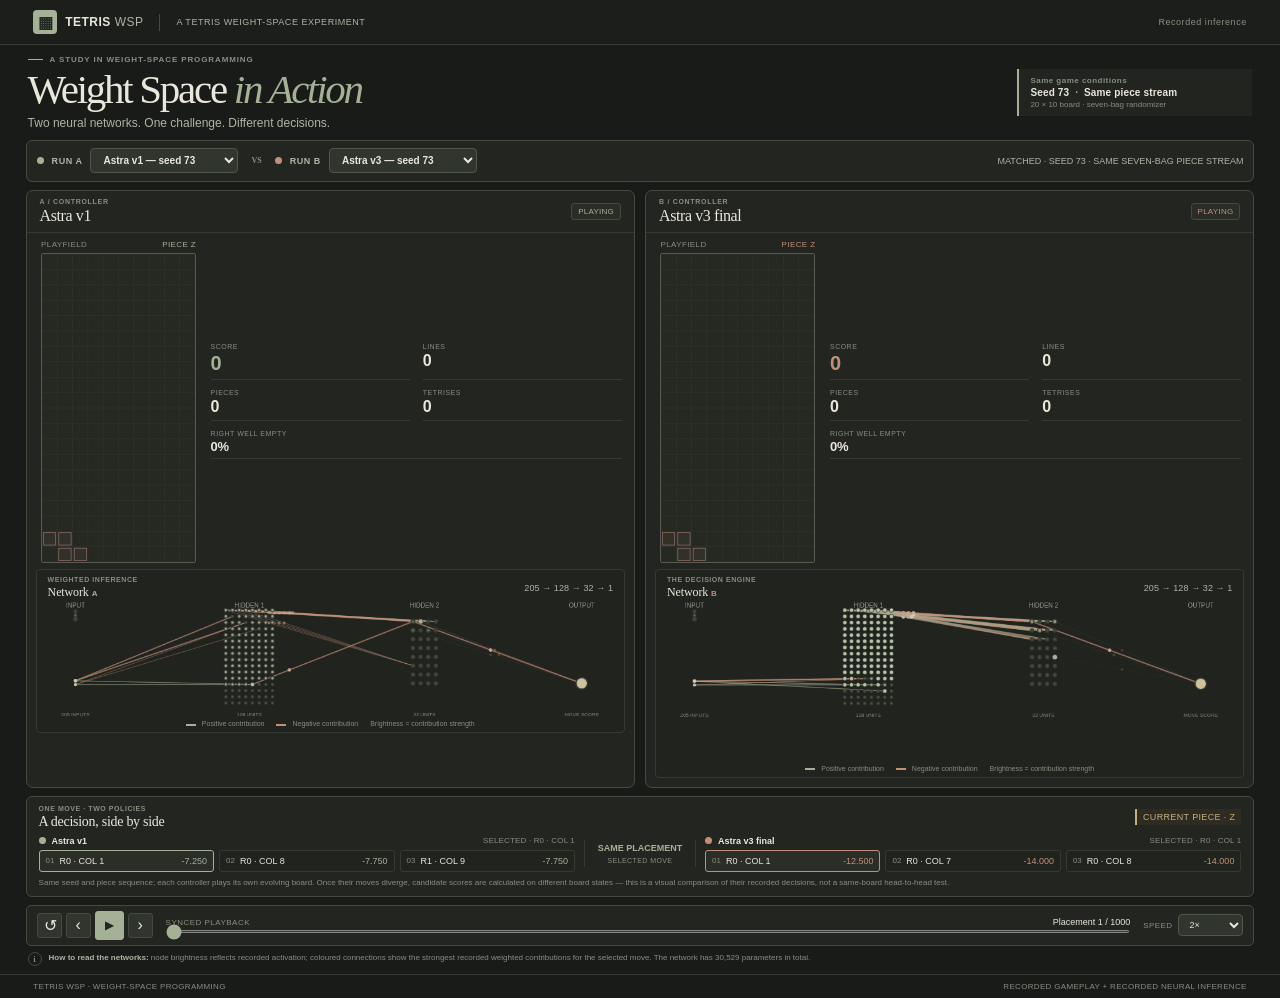
==== commit 44b9d0ec: "Tighten replay studio for LinkedIn capture and soften visual design" ====
--- a/index.html
+++ b/index.html
@@ -3,7 +3,7 @@
 <head>
   <meta charset="utf-8">
   <meta name="viewport" content="width=device-width, initial-scale=1">
-  <meta name="theme-color" content="#090d12">
+  <meta name="theme-color" content="#181a17">
   <meta name="description" content="Watch two neural networks play Tetris and inspect the decisions made by their weight-space programmed controllers.">
   <title>Weight Space in Action · Tetris WSP</title>
   <link rel="stylesheet" href="studio.css">
@@ -14,20 +14,19 @@
       <span class="brand-mark">▦</span><span>TETRIS <b>WSP</b></span>
     </a>
     <div class="topbar-divider"></div>
-    <span class="topbar-caption">WEIGHT-SPACE PROGRAMMING EXPERIMENT</span>
-    <div class="topbar-right"><span class="live-dot"></span> RECORDED INFERENCE</div>
+    <span class="topbar-caption">A TETRIS WEIGHT-SPACE EXPERIMENT</span>
+    <div class="topbar-right">Recorded inference</div>
   </header>
 
   <main class="page">
     <section class="hero">
       <div>
-        <div class="eyebrow"><span class="eyebrow-line"></span> AN INTERACTIVE NEURAL NETWORK DEMONSTRATION</div>
+        <div class="eyebrow"><span class="eyebrow-line"></span> A STUDY IN WEIGHT-SPACE PROGRAMMING</div>
         <h1>Weight Space <em>in Action</em></h1>
         <p class="hero-subtitle">Two neural networks. One challenge. Different decisions.</p>
       </div>
       <div class="shared-context">
-        <div class="context-icon">↗</div>
-        <div><span>SHARED GAME CONDITIONS</span><strong>SEED 73 <i>·</i> SAME PIECE STREAM</strong><small>20 × 10 board · seven-bag randomizer</small></div>
+        <div><span>Same game conditions</span><strong>Seed 73 <i>·</i> Same piece stream</strong><small>20 × 10 board · seven-bag randomizer</small></div>
       </div>
     </section>
 
@@ -64,8 +63,8 @@
           </div>
         </div>
         <section class="network-panel">
-          <div class="network-heading"><div><span class="section-kicker">THE DECISION ENGINE</span><h3>Neural network <small>A</small></h3></div><span class="architecture">205 → 128 → 32 → 1</span></div>
-          <canvas id="netA" class="network-canvas" width="900" height="260" aria-label="Recorded activations and weighted contributions for neural network A"></canvas>
+          <div class="network-heading"><div><span class="section-kicker">WEIGHTED INFERENCE</span><h3>Network <small>A</small></h3></div><span class="architecture">205 → 128 → 32 → 1</span></div>
+          <canvas id="netA" class="network-canvas" width="900" height="190" aria-label="Recorded activations and weighted contributions for neural network A"></canvas>
           <div class="network-legend"><span><i class="positive"></i> Positive contribution</span><span><i class="negative"></i> Negative contribution</span><span>Brightness = contribution strength</span></div>
         </section>
       </article>
@@ -89,7 +88,7 @@
           </div>
         </div>
         <section class="network-panel">
-          <div class="network-heading"><div><span class="section-kicker">THE DECISION ENGINE</span><h3>Neural network <small>B</small></h3></div><span class="architecture">205 → 128 → 32 → 1</span></div>
+          <div class="network-heading"><div><span class="section-kicker">THE DECISION ENGINE</span><h3>Network <small>B</small></h3></div><span class="architecture">205 → 128 → 32 → 1</span></div>
           <canvas id="netB" class="network-canvas" width="900" height="260" aria-label="Recorded activations and weighted contributions for neural network B"></canvas>
           <div class="network-legend"><span><i class="positive"></i> Positive contribution</span><span><i class="negative"></i> Negative contribution</span><span>Brightness = contribution strength</span></div>
         </section>
@@ -98,8 +97,8 @@
 
     <section class="decision-panel">
       <div class="decision-title">
-        <div><span class="section-kicker">ZOOM IN ON ONE DECISION</span><h2>Decision comparison</h2></div>
-        <span class="decision-piece" id="decisionPiece">CURRENT PIECE · —</span>
+        <div><span class="section-kicker">ONE MOVE · TWO POLICIES</span><h2>A decision, side by side</h2></div>
+        <span class="decision-piece" id="decisionPiece">Piece · —</span>
       </div>
       <div class="decision-grid">
         <div class="decision-run decision-run-a"><div class="decision-run-head"><span class="decision-dot"></span><strong id="decisionNameA">Astra v1</strong><span class="decision-picked" id="pickedA">SELECTED</span></div><div id="candidatesA" class="candidate-list"></div></div>
--- a/studio.css
+++ b/studio.css
@@ -1,131 +1,170 @@
 :root{
-  color-scheme:dark;--bg:#080c11;--surface:#101720;--surface2:#141e28;--surface3:#1a2731;
-  --line:#293743;--line-soft:#1e2a34;--text:#f1f5f4;--muted:#91a1ad;--dim:#667784;
-  --mint:#71e4cb;--mint2:#b4f6d9;--violet:#a99cff;--rose:#f18db5;--amber:#f5c878;
-  font-family:Inter,ui-sans-serif,system-ui,-apple-system,"Segoe UI",sans-serif;
+  color-scheme:dark;
+  --bg:#191b18;
+  --surface:#232620;
+  --surface2:#292d26;
+  --surface3:#30352d;
+  --line:#454a40;
+  --line-soft:#353a32;
+  --text:#e9e7dc;
+  --muted:#b1b2a5;
+  --dim:#888d80;
+  --sage:#a4b197;
+  --sage-soft:#d0d6c4;
+  --clay:#c18f79;
+  --rose:#bd897f;
+  --ochre:#c4ae7f;
+  font-family:"Aptos","Segoe UI",Arial,sans-serif;
 }
 *{box-sizing:border-box}
-body{margin:0;min-height:100vh;color:var(--text);background:radial-gradient(ellipse at 50% -16%,#1c3440 0,transparent 48%),radial-gradient(ellipse at 4% 55%,#11202a 0,transparent 35%),var(--bg)}
+body{margin:0;min-height:100vh;color:var(--text);background:var(--bg)}
 button,select,input{font:inherit}
-.topbar{height:58px;padding:0 clamp(18px,3.2vw,58px);display:flex;align-items:center;gap:20px;border-bottom:1px solid var(--line-soft);background:#080d12d9}
-.brand{display:flex;align-items:center;gap:9px;text-decoration:none;color:var(--text);font-weight:800;letter-spacing:.08em;font-size:13px}
+.topbar{height:45px;padding:0 clamp(18px,2.6vw,48px);display:flex;align-items:center;gap:16px;border-bottom:1px solid var(--line-soft);background:#1b1e1a}
+.brand{display:flex;align-items:center;gap:8px;text-decoration:none;color:var(--text);font-weight:700;letter-spacing:.04em;font-size:12px}
 .brand b{color:var(--muted);font-weight:500}
-.brand-mark{display:grid;place-items:center;width:29px;height:29px;border-radius:8px;background:var(--mint);color:#09201d;font-size:19px}
-.topbar-divider{height:20px;border-left:1px solid var(--line)}
-.topbar-caption,.topbar-right{font-size:9px;letter-spacing:.16em;color:var(--muted);font-weight:700}
-.topbar-right{margin-left:auto;display:flex;align-items:center;gap:8px;color:var(--mint)}
-.live-dot,.selector-dot,.decision-dot{display:inline-block;width:7px;height:7px;border-radius:50%;background:var(--mint);box-shadow:0 0 12px #71e4cb88}
-.page{width:min(1760px,95vw);margin:0 auto;padding:20px 0 18px}
-.hero{display:flex;align-items:flex-end;justify-content:space-between;gap:20px;padding:6px 3px 18px}
-.eyebrow,.section-kicker,.run-kicker{font-size:9px;letter-spacing:.18em;font-weight:800;color:var(--mint);display:flex;align-items:center;gap:8px}
-.eyebrow-line{width:20px;height:1px;background:var(--mint)}
-h1{margin:8px 0 0;font-size:clamp(34px,4vw,56px);letter-spacing:-.065em;line-height:1;font-weight:750}
-h1 em{font-style:normal;color:var(--mint)}
-.hero-subtitle{margin:8px 0 0;color:#b1c0c8;font-size:15px;letter-spacing:.005em}
-.shared-context{display:flex;align-items:center;gap:11px;padding:11px 15px;border:1px solid var(--line);border-radius:12px;background:#111b24c9;min-width:260px}
-.context-icon{width:31px;height:31px;display:grid;place-items:center;border-radius:8px;background:#203b3c;color:var(--mint);font-size:20px}
-.shared-context span,.shared-context small{display:block;color:var(--muted);font-size:8px;letter-spacing:.14em;font-weight:800}
-.shared-context strong{display:block;margin:3px 0;color:var(--text);font:700 11px ui-monospace,monospace;letter-spacing:.08em}
-.shared-context strong i{color:var(--mint);font-style:normal}
-.shared-context small{font-weight:500;letter-spacing:.02em;font-size:9px}
-.selectorbar{display:flex;align-items:center;gap:12px;padding:9px 13px;border:1px solid var(--line);border-radius:12px;background:#101821;margin-bottom:14px;min-height:56px}
-.selector-group{display:flex;align-items:center;gap:9px;min-width:0}
-.selector-group label{display:flex;align-items:center;gap:9px;color:var(--muted);font-size:9px;letter-spacing:.15em;font-weight:800;white-space:nowrap}
-.selector-group select,.speed-control select{background:#1a2731;color:var(--text);border:1px solid #354651;border-radius:7px;padding:7px 30px 7px 10px;font-size:11px;letter-spacing:0;max-width:240px}
-.selector-a .selector-dot{background:var(--mint)}.selector-b .selector-dot{background:var(--violet);box-shadow:0 0 12px #a99cff88}
-.versus{font:800 9px ui-monospace,monospace;color:var(--dim);padding:0 4px}
-.selector-note{margin-left:auto;color:var(--muted);font:10px ui-monospace,monospace}
-.arena-grid{display:grid;grid-template-columns:minmax(0,1fr) minmax(0,1fr);gap:14px}
-.arena{min-width:0;border:1px solid var(--line);border-radius:15px;overflow:hidden;background:linear-gradient(145deg,#121c26,#0e151d 76%);box-shadow:0 12px 35px #00000022}
-.arena-a{--run:var(--mint);--run-glow:#71e4cb22}
-.arena-b{--run:var(--violet);--run-glow:#a99cff22}
-.arena-heading{height:57px;display:flex;align-items:center;justify-content:space-between;padding:10px 17px;border-bottom:1px solid var(--line-soft);background:#ffffff03}
-.run-kicker{font-size:8px;color:var(--run);letter-spacing:.17em}
-.arena-heading h2{margin:3px 0 0;font-size:17px;letter-spacing:-.035em}
-.run-status{font:800 8px ui-monospace,monospace;letter-spacing:.12em;color:var(--run);border:1px solid color-mix(in srgb,var(--run) 30%,transparent);background:var(--run-glow);padding:6px 8px;border-radius:6px}
-.game-row{display:grid;grid-template-columns:minmax(0,1fr) 118px;gap:13px;align-items:center;padding:13px 16px 10px}
+.brand-mark{display:grid;place-items:center;width:24px;height:24px;border-radius:4px;background:var(--sage);color:#20251d;font-size:16px}
+.topbar-divider{height:17px;border-left:1px solid var(--line)}
+.topbar-caption,.topbar-right{font-size:9px;letter-spacing:.06em;color:var(--muted);font-weight:500}
+.topbar-right{margin-left:auto;color:var(--dim)}
+.page{width:min(1840px,96vw);margin:0 auto;padding:9px 0 8px}
+.hero{display:flex;align-items:center;justify-content:space-between;gap:18px;padding:1px 2px 10px}
+.eyebrow,.section-kicker,.run-kicker{font-size:8px;letter-spacing:.11em;font-weight:650;color:var(--dim);display:flex;align-items:center;gap:7px}
+.eyebrow-line{width:15px;height:1px;background:var(--sage)}
+h1{margin:5px 0 0;font-family:Georgia,"Times New Roman",serif;font-size:clamp(34px,3.2vw,44px);letter-spacing:-.055em;line-height:1.02;font-weight:400}
+h1 em{font-style:italic;color:var(--sage)}
+.hero-subtitle{margin:5px 0 0;color:var(--muted);font-size:12px;letter-spacing:0}
+.shared-context{display:flex;align-items:center;padding:7px 11px;border-left:2px solid var(--sage);background:#22251f;min-width:235px}
+.shared-context span,.shared-context small{display:block;color:var(--dim);font-size:8px;letter-spacing:.06em;font-weight:600}
+.shared-context strong{display:block;margin:2px 0;color:var(--text);font:600 10px "Aptos","Segoe UI",Arial,sans-serif;letter-spacing:.015em}
+.shared-context strong i{color:var(--sage);font-style:normal;padding:0 3px}
+.shared-context small{font-weight:400;letter-spacing:0;font-size:8px}
+.selectorbar{display:flex;align-items:center;gap:10px;padding:5px 10px;border:1px solid var(--line);border-radius:6px;background:var(--surface);margin-bottom:8px;min-height:42px}
+.selector-group{display:flex;align-items:center;gap:8px;min-width:0}
+.selector-group label{display:flex;align-items:center;gap:8px;color:var(--muted);font-size:9px;letter-spacing:.06em;font-weight:650;white-space:nowrap}
+.selector-group select,.speed-control select{background:#30352d;color:var(--text);border:1px solid #515649;border-radius:4px;padding:5px 26px 5px 8px;font-size:10px;letter-spacing:0;max-width:220px}
+.selector-dot,.decision-dot{display:inline-block;width:7px;height:7px;border-radius:50%;background:var(--sage)}
+.selector-a .selector-dot{background:var(--sage)}
+.selector-b .selector-dot{background:var(--clay)}
+.versus{font:600 8px Georgia,serif;color:var(--dim);padding:0 3px}
+.selector-note{margin-left:auto;color:var(--muted);font:9px "Aptos","Segoe UI",Arial,sans-serif}
+.arena-grid{display:grid;grid-template-columns:minmax(0,1fr) minmax(0,1fr);gap:10px}
+.arena{min-width:0;border:1px solid var(--line);border-radius:7px;overflow:hidden;background:var(--surface)}
+.arena-a{--run:var(--sage)}
+.arena-b{--run:var(--clay)}
+.arena-heading{height:42px;display:flex;align-items:center;justify-content:space-between;padding:6px 13px;border-bottom:1px solid var(--line-soft)}
+.run-kicker{font-size:7px;color:var(--dim);letter-spacing:.10em}
+.arena-heading h2{margin:2px 0 0;font-family:Georgia,"Times New Roman",serif;font-size:16px;letter-spacing:-.025em;font-weight:400}
+.run-status{font:500 8px "Aptos","Segoe UI",Arial,sans-serif;letter-spacing:.03em;color:var(--run);border:1px solid var(--line);background:#292d26;padding:3px 6px;border-radius:3px}
+.game-row{display:grid;grid-template-columns:minmax(125px,160px) minmax(0,1fr);gap:12px;align-items:center;padding:7px 12px 6px}
 .board-shell{display:flex;flex-direction:column;align-items:center;min-width:0}
-.board-topline{width:min(100%,220px);display:flex;justify-content:space-between;align-items:center;margin-bottom:6px;color:var(--muted);font:8px ui-monospace,monospace;letter-spacing:.12em}
+.board-topline{width:min(100%,155px);display:flex;justify-content:space-between;align-items:center;margin-bottom:4px;color:var(--dim);font:8px "Aptos","Segoe UI",Arial,sans-serif;letter-spacing:.05em}
 .board-topline span:last-child{color:var(--run)}
-.board{display:block;width:min(100%,220px);height:auto;aspect-ratio:1/2;border:1px solid #465765;border-radius:5px;background:#0b1218;box-shadow:0 0 28px var(--run-glow)}
-.metrics{display:grid;gap:10px;align-content:center}
-.metric{border-bottom:1px solid var(--line-soft);padding:0 0 8px}
-.metric span{display:block;color:var(--dim);font:8px ui-monospace,monospace;letter-spacing:.13em}
-.metric strong{display:block;margin-top:3px;color:#e9f0ef;font:600 19px ui-monospace,monospace;letter-spacing:-.04em}
-.metric-score strong{font-size:23px;color:var(--run)}
-.metric-well strong{font-size:15px}
-.network-panel{margin:0 12px 12px;padding:10px 11px 8px;border:1px solid var(--line-soft);border-radius:10px;background:#0a1118}
-.network-heading{display:flex;align-items:center;justify-content:space-between;padding:0 4px}
-.network-heading h3{font-size:12px;margin:3px 0 0;letter-spacing:-.02em}
-.network-heading h3 small{color:var(--run);font:800 9px ui-monospace,monospace}
-.section-kicker{font-size:7px;color:var(--dim);letter-spacing:.16em}
-.architecture{color:var(--muted);font:9px ui-monospace,monospace;letter-spacing:.03em}
-.network-canvas{display:block;width:100%;height:auto;max-height:205px;margin:1px auto 0}
-.network-legend{display:flex;justify-content:center;gap:13px;flex-wrap:wrap;color:var(--dim);font:8px ui-monospace,monospace;padding:0 0 2px}
-.network-legend i{display:inline-block;width:12px;height:2px;vertical-align:middle;margin-right:4px}
-.positive{background:var(--mint)}.negative{background:var(--rose)}
-.decision-panel{margin-top:14px;padding:13px 17px 10px;border:1px solid var(--line);border-radius:13px;background:linear-gradient(110deg,#111b24,#121a24)}
-.decision-title{display:flex;align-items:center;justify-content:space-between;margin-bottom:10px}
-.decision-title h2{margin:3px 0 0;font-size:15px;letter-spacing:-.03em}
-.decision-piece{font:9px ui-monospace,monospace;letter-spacing:.12em;color:var(--amber);padding:6px 9px;border:1px solid #5d4c2c;border-radius:6px;background:#2a2419}
-.decision-grid{display:grid;grid-template-columns:minmax(0,1fr) 132px minmax(0,1fr);gap:12px;align-items:center}
+.board{display:block;width:min(100%,155px);height:auto;aspect-ratio:1/2;border:1px solid #555b4f;border-radius:2px;background:#252921}
+.metrics{display:grid;grid-template-columns:repeat(2,minmax(0,1fr));gap:9px 13px;align-content:center}
+.metric{border-bottom:1px solid var(--line-soft);padding:0 0 4px;min-width:0}
+.metric span{display:block;color:var(--dim);font:7px "Aptos","Segoe UI",Arial,sans-serif;letter-spacing:.07em;white-space:nowrap}
+.metric strong{display:block;margin-top:2px;color:var(--text);font:600 16px "Aptos","Segoe UI",Arial,sans-serif;letter-spacing:-.025em}
+.metric-score strong{font-size:20px;color:var(--run)}
+.metric-well{grid-column:1 / -1}
+.metric-well strong{font-size:13px}
+.network-panel{margin:0 9px 9px;padding:6px 8px 5px;border:1px solid var(--line-soft);border-radius:4px;background:#20231e}
+.network-heading{display:flex;align-items:center;justify-content:space-between;padding:0 3px}
+.network-heading h3{font-family:Georgia,"Times New Roman",serif;font-size:12px;font-weight:400;margin:2px 0 0;letter-spacing:-.01em}
+.network-heading h3 small{color:var(--run);font:600 8px "Aptos","Segoe UI",Arial,sans-serif}
+.section-kicker{font-size:7px;color:var(--dim);letter-spacing:.08em}
+.architecture{color:var(--muted);font:9px "Aptos","Segoe UI",Arial,sans-serif;letter-spacing:.01em}
+.network-canvas{display:block;width:100%;height:auto;margin:0 auto}
+.network-legend{display:flex;justify-content:center;gap:12px;flex-wrap:wrap;color:var(--dim);font:7px "Aptos","Segoe UI",Arial,sans-serif;padding:0}
+.network-legend i{display:inline-block;width:10px;height:2px;vertical-align:middle;margin-right:4px}
+.positive{background:var(--sage)}.negative{background:var(--clay)}
+.decision-panel{margin-top:8px;padding:8px 12px 7px;border:1px solid var(--line);border-radius:6px;background:var(--surface)}
+.decision-title{display:flex;align-items:center;justify-content:space-between;margin-bottom:6px}
+.decision-title h2{margin:2px 0 0;font-family:Georgia,"Times New Roman",serif;font-size:14px;font-weight:400;letter-spacing:-.02em}
+.decision-piece{font:9px "Aptos","Segoe UI",Arial,sans-serif;letter-spacing:.04em;color:var(--ochre);padding:3px 6px;border-left:2px solid var(--ochre);background:#2d2b22}
+.decision-grid{display:grid;grid-template-columns:minmax(0,1fr) 112px minmax(0,1fr);gap:9px;align-items:center}
 .decision-run{min-width:0}
-.decision-run-head{display:flex;align-items:center;gap:7px;margin-bottom:6px;font-size:10px}
-.decision-run-head strong{font-weight:700}
-.decision-run-a .decision-dot{background:var(--mint)}
-.decision-run-b .decision-dot{background:var(--violet);box-shadow:0 0 12px #a99cff88}
-.decision-picked{margin-left:auto;color:var(--dim);font:8px ui-monospace,monospace;letter-spacing:.12em}
-.candidate-list{display:grid;grid-template-columns:repeat(3,minmax(0,1fr));gap:6px}
-.candidate{display:flex;align-items:center;gap:6px;min-width:0;padding:7px 8px;border:1px solid var(--line-soft);border-radius:7px;background:#0b131a}
-.candidate.selected{border-color:color-mix(in srgb,var(--run-color,var(--mint)) 45%,var(--line));background:var(--run-bg,#142824)}
-.decision-run-a{--run-color:var(--mint);--run-bg:#132724}
-.decision-run-b{--run-color:var(--violet);--run-bg:#201d31}
-.candidate .rank{color:var(--dim);font:8px ui-monospace,monospace}
-.candidate .move{overflow:hidden;text-overflow:ellipsis;white-space:nowrap;color:#dfe8e8;font:600 9px ui-monospace,monospace}
-.candidate .value{margin-left:auto;color:var(--run-color,var(--muted));font:9px ui-monospace,monospace}
-.decision-middle{text-align:center;border-left:1px solid var(--line-soft);border-right:1px solid var(--line-soft);padding:4px 7px}
-.decision-diff{font-size:11px;font-weight:800;color:var(--amber);line-height:1.25}
-.decision-middle span{display:block;margin-top:4px;color:var(--dim);font:7px ui-monospace,monospace;letter-spacing:.13em}
-.decision-caveat{margin:9px 0 0;color:var(--dim);font-size:9px;line-height:1.45}
-.transport{display:flex;align-items:center;gap:17px;margin-top:12px;padding:9px 14px;border:1px solid var(--line);border-radius:11px;background:#101821}
-.transport-buttons{display:flex;align-items:center;gap:5px}
-.transport button{display:grid;place-items:center;width:29px;height:29px;border:1px solid #33434e;border-radius:7px;background:#192630;color:#c5d1d6;font-size:18px;cursor:pointer}
-.transport button:hover{border-color:var(--mint);color:var(--mint)}
-.transport .play-button{width:35px;height:35px;background:var(--mint);color:#08201c;border-color:var(--mint);font-size:13px;font-weight:900;box-shadow:0 0 18px #71e4cb2b}
+.decision-run-head{display:flex;align-items:center;gap:6px;margin-bottom:4px;font-size:9px}
+.decision-run-head strong{font-weight:600}
+.decision-run-a .decision-dot{background:var(--sage)}
+.decision-run-b .decision-dot{background:var(--clay)}
+.decision-picked{margin-left:auto;color:var(--dim);font:8px "Aptos","Segoe UI",Arial,sans-serif;letter-spacing:.02em}
+.candidate-list{display:grid;grid-template-columns:repeat(3,minmax(0,1fr));gap:5px}
+.candidate{display:flex;align-items:center;gap:5px;min-width:0;padding:5px 6px;border:1px solid var(--line-soft);border-radius:3px;background:#20231e}
+.candidate.selected{border-color:var(--run-color,var(--sage));background:#2a2e26}
+.decision-run-a{--run-color:var(--sage)}
+.decision-run-b{--run-color:var(--clay)}
+.candidate .rank{color:var(--dim);font:8px "Aptos","Segoe UI",Arial,sans-serif}
+.candidate .move{overflow:hidden;text-overflow:ellipsis;white-space:nowrap;color:var(--text);font:500 9px "Aptos","Segoe UI",Arial,sans-serif}
+.candidate .value{margin-left:auto;color:var(--run-color,var(--muted));font:9px "Aptos","Segoe UI",Arial,sans-serif}
+.decision-middle{text-align:center;border-left:1px solid var(--line-soft);border-right:1px solid var(--line-soft);padding:3px 6px}
+.decision-diff{font-size:9px;font-weight:650;color:var(--ochre);line-height:1.25}
+.decision-middle span{display:block;margin-top:3px;color:var(--dim);font:7px "Aptos","Segoe UI",Arial,sans-serif;letter-spacing:.06em}
+.decision-caveat{margin:6px 0 0;color:var(--dim);font-size:8px;line-height:1.35}
+.transport{display:flex;align-items:center;gap:13px;margin-top:8px;padding:5px 10px;border:1px solid var(--line);border-radius:5px;background:var(--surface)}
+.transport-buttons{display:flex;align-items:center;gap:4px}
+.transport button{display:grid;place-items:center;width:25px;height:25px;border:1px solid var(--line);border-radius:3px;background:#30352d;color:var(--text);font-size:16px;cursor:pointer}
+.transport button:hover{border-color:var(--sage);color:var(--sage)}
+.transport .play-button{width:29px;height:29px;background:var(--sage);color:#22271f;border-color:var(--sage);font-size:11px;font-weight:700}
 .transport-progress{flex:1;min-width:80px}
 .progress-label{display:flex;justify-content:space-between;align-items:center;margin-bottom:3px}
-.progress-label span{color:var(--dim);font:8px ui-monospace,monospace;letter-spacing:.15em}
-.progress-label strong{color:#dbe5e5;font:9px ui-monospace,monospace}
-#seek{display:block;width:100%;height:4px;margin:0;accent-color:var(--mint);cursor:pointer}
-.speed-control{display:flex;align-items:center;gap:7px;color:var(--dim);font:8px ui-monospace,monospace;letter-spacing:.13em}
-.speed-control select{padding:5px 23px 5px 7px;font:10px ui-monospace,monospace}
-.explain-line{display:flex;align-items:center;gap:9px;padding:10px 2px 0;color:var(--dim)}
-.explain-mark{flex:none;display:grid;place-items:center;width:16px;height:16px;border:1px solid #425360;border-radius:50%;font:10px Georgia,serif;color:var(--muted)}
-.explain-line p{margin:0;font-size:9px;line-height:1.45}
-.explain-line strong{color:#aebdc4;font-weight:650}
-footer{display:flex;justify-content:space-between;gap:12px;padding:12px clamp(18px,3.2vw,58px);border-top:1px solid var(--line-soft);color:var(--dim);font:8px ui-monospace,monospace;letter-spacing:.12em}
-footer i{font-style:normal;color:var(--mint)}
+.progress-label span{color:var(--dim);font:8px "Aptos","Segoe UI",Arial,sans-serif;letter-spacing:.06em}
+.progress-label strong{color:var(--text);font:9px "Aptos","Segoe UI",Arial,sans-serif}
+#seek{display:block;width:100%;height:3px;margin:0;accent-color:var(--sage);cursor:pointer}
+.speed-control{display:flex;align-items:center;gap:6px;color:var(--dim);font:8px "Aptos","Segoe UI",Arial,sans-serif;letter-spacing:.05em}
+.speed-control select{padding:4px 19px 4px 6px;font:9px "Aptos","Segoe UI",Arial,sans-serif}
+.explain-line{display:flex;align-items:center;gap:7px;padding:6px 2px 0;color:var(--dim)}
+.explain-mark{flex:none;display:grid;place-items:center;width:14px;height:14px;border:1px solid var(--line);border-radius:50%;font:9px Georgia,serif;color:var(--muted)}
+.explain-line p{margin:0;font-size:8px;line-height:1.35}
+.explain-line strong{color:var(--muted);font-weight:600}
+footer{display:flex;justify-content:space-between;gap:12px;padding:7px clamp(18px,2.6vw,48px);border-top:1px solid var(--line-soft);color:var(--dim);font:8px "Aptos","Segoe UI",Arial,sans-serif;letter-spacing:.04em}
+footer i{font-style:normal;color:var(--sage)}
 @media(min-width:1500px){
- .page{padding-top:24px}.hero{padding-bottom:20px}.game-row{grid-template-columns:minmax(0,1fr) 130px;padding-top:16px;padding-bottom:13px}
- .board{width:min(100%,230px)}.network-canvas{max-height:215px}
+  .page{padding-top:8px}.hero{padding-bottom:9px}
+  .game-row{grid-template-columns:minmax(140px,165px) minmax(0,1fr)}
+  .board{width:min(100%,160px)}
 }
 @media(max-width:1050px){
- .page{width:96vw}.arena-grid{gap:10px}.game-row{grid-template-columns:minmax(0,1fr) 96px;padding:10px}.metrics{gap:8px}.metric strong{font-size:16px}.metric-score strong{font-size:20px}.network-panel{margin:0 8px 8px}.network-legend{font-size:7px}
- .decision-grid{grid-template-columns:minmax(0,1fr) 105px minmax(0,1fr);gap:7px}.candidate{padding:6px 5px}.candidate .move,.candidate .value{font-size:8px}
+  .page{width:97vw}.arena-grid{gap:8px}
+  .game-row{grid-template-columns:minmax(112px,135px) minmax(0,1fr);gap:9px;padding:7px 9px 5px}
+  .board{width:min(100%,135px)}
+  .metrics{gap:7px 9px}.metric strong{font-size:14px}.metric-score strong{font-size:18px}
+  .network-panel{margin:0 7px 7px}
+  .decision-grid{grid-template-columns:minmax(0,1fr) 92px minmax(0,1fr);gap:6px}
+  .candidate{padding:4px}.candidate .move,.candidate .value{font-size:8px}
 }
 @media(max-width:760px){
- .topbar-caption{display:none}.hero{align-items:flex-start;flex-direction:column}.shared-context{min-width:0;width:100%}
- .selectorbar{flex-wrap:wrap}.selector-note{width:100%;margin-left:25px}.selector-group{flex:1}.selector-group label{display:block}.selector-group select{display:block;max-width:100%;margin-top:4px}.versus{align-self:center}
- .arena-grid{grid-template-columns:1fr}.game-row{grid-template-columns:minmax(0,1fr) 130px;padding:14px 18px}.board{width:min(100%,220px)}.metrics{gap:10px}.metric strong{font-size:19px}
- .network-panel{margin:0 12px 12px;padding:12px}.network-canvas{max-height:none}
- .decision-grid{grid-template-columns:1fr}.decision-middle{border:0;border-top:1px solid var(--line-soft);border-bottom:1px solid var(--line-soft);padding:8px}
- .candidate-list{grid-template-columns:repeat(3,minmax(0,1fr))}
- .transport{gap:9px;flex-wrap:wrap}.transport-progress{order:3;flex-basis:100%}
+  .topbar-caption{display:none}
+  .page{width:94vw;padding-top:12px}
+  .hero{align-items:flex-start;flex-direction:column;padding-bottom:9px}
+  .shared-context{min-width:0;width:100%}
+  .selectorbar{flex-wrap:wrap;gap:8px}
+  .selector-note{width:100%;margin-left:22px}
+  .selector-group{flex:1}
+  .selector-group label{display:block}
+  .selector-group select{display:block;max-width:100%;margin-top:4px}
+  .versus{align-self:center}
+  .arena-grid{grid-template-columns:1fr}
+  .game-row{grid-template-columns:minmax(125px,165px) minmax(0,1fr);padding:9px 13px}
+  .board{width:min(100%,155px)}
+  .metrics{gap:8px 12px}
+  .metric strong{font-size:16px}.metric-score strong{font-size:20px}
+  .network-panel{margin:0 9px 9px;padding:7px}
+  .decision-grid{grid-template-columns:1fr}
+  .decision-middle{border:0;border-top:1px solid var(--line-soft);border-bottom:1px solid var(--line-soft);padding:6px}
+  .candidate-list{grid-template-columns:repeat(3,minmax(0,1fr))}
+  .transport{gap:8px;flex-wrap:wrap}
+  .transport-progress{order:3;flex-basis:100%}
 }
 @media(max-width:440px){
- .page{width:94vw;padding-top:15px}h1{font-size:36px}.hero-subtitle{font-size:13px}
- .game-row{grid-template-columns:minmax(0,1fr) 98px;padding:10px}.board{width:min(100%,190px)}.metric span{font-size:7px}.metric strong{font-size:15px}.metric-score strong{font-size:18px}
- .network-legend{gap:7px;font-size:7px}.architecture{font-size:8px}.candidate-list{grid-template-columns:1fr}.candidate{padding:7px 9px}
- footer{font-size:7px}
+  h1{font-size:36px}
+  .hero-subtitle{font-size:12px}
+  .game-row{grid-template-columns:minmax(105px,125px) minmax(0,1fr);gap:8px;padding:8px}
+  .board{width:min(100%,120px)}
+  .metric span{font-size:6px}.metric strong{font-size:13px}.metric-score strong{font-size:16px}
+  .network-legend{gap:7px;font-size:7px}
+  .architecture{font-size:8px}
+  .candidate-list{grid-template-columns:1fr}
+  .candidate{padding:6px 8px}
+  footer{font-size:7px}
 }
 @media(prefers-reduced-motion:reduce){*{scroll-behavior:auto!important;animation:none!important;transition:none!important}}
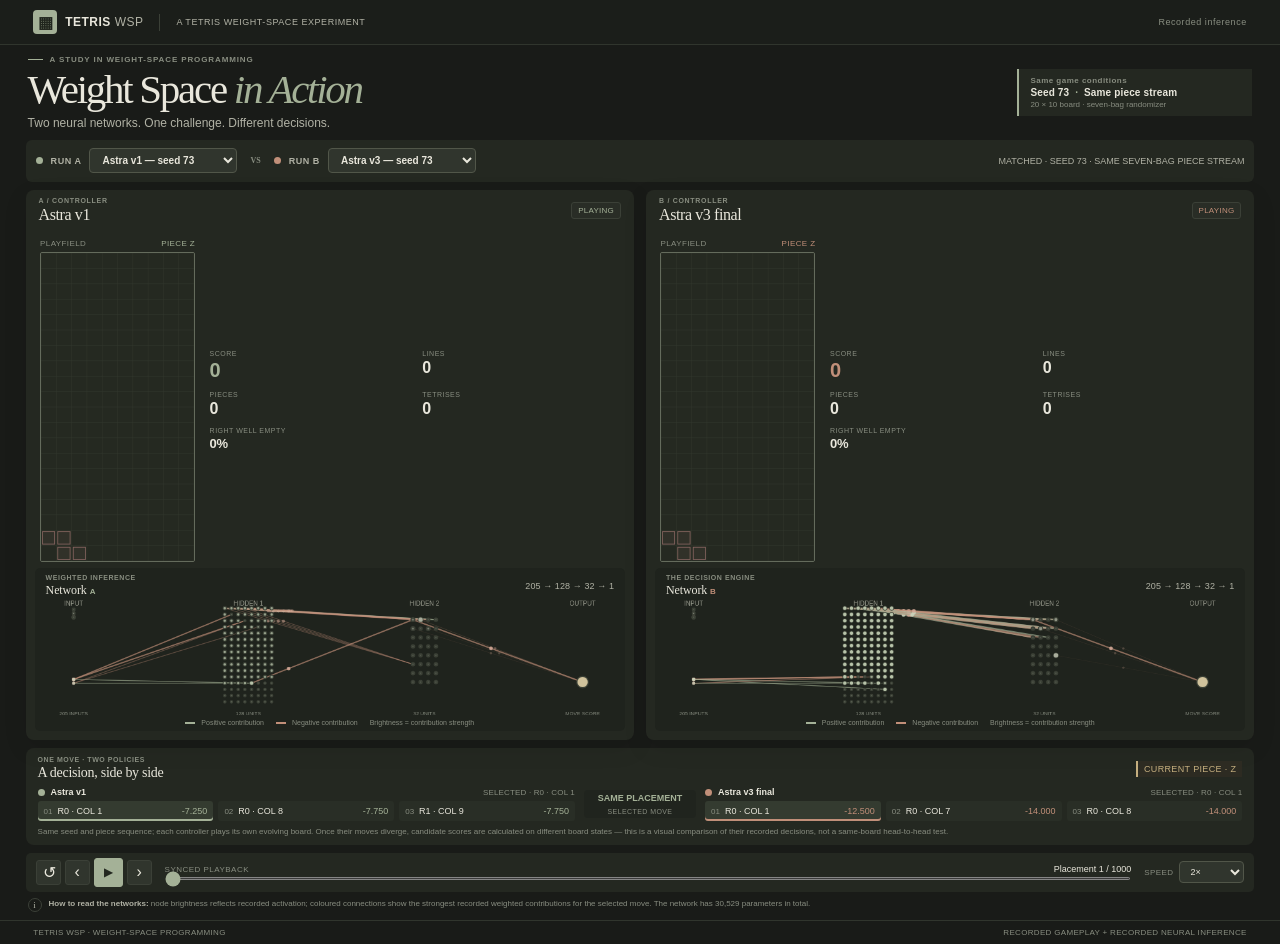
==== commit 5b28700a: "Normalize neural network canvas dimensions for capture" ====
--- a/index.html
+++ b/index.html
@@ -89,7 +89,7 @@
         </div>
         <section class="network-panel">
           <div class="network-heading"><div><span class="section-kicker">THE DECISION ENGINE</span><h3>Network <small>B</small></h3></div><span class="architecture">205 → 128 → 32 → 1</span></div>
-          <canvas id="netB" class="network-canvas" width="900" height="260" aria-label="Recorded activations and weighted contributions for neural network B"></canvas>
+          <canvas id="netB" class="network-canvas" width="900" height="190" aria-label="Recorded activations and weighted contributions for neural network B"></canvas>
           <div class="network-legend"><span><i class="positive"></i> Positive contribution</span><span><i class="negative"></i> Negative contribution</span><span>Brightness = contribution strength</span></div>
         </section>
       </article>
--- a/studio.css
+++ b/studio.css
@@ -14,7 +14,7 @@
   --clay:#c18f79;
   --rose:#bd897f;
   --ochre:#c4ae7f;
-  font-family:"Aptos","Segoe UI",Arial,sans-serif;
+  font-family:"Arial","Segoe UI",Arial,sans-serif;
 }
 *{box-sizing:border-box}
 body{margin:0;min-height:100vh;color:var(--text);background:var(--bg)}
@@ -35,7 +35,7 @@
 .hero-subtitle{margin:5px 0 0;color:var(--muted);font-size:12px;letter-spacing:0}
 .shared-context{display:flex;align-items:center;padding:7px 11px;border-left:2px solid var(--sage);background:#22251f;min-width:235px}
 .shared-context span,.shared-context small{display:block;color:var(--dim);font-size:8px;letter-spacing:.06em;font-weight:600}
-.shared-context strong{display:block;margin:2px 0;color:var(--text);font:600 10px "Aptos","Segoe UI",Arial,sans-serif;letter-spacing:.015em}
+.shared-context strong{display:block;margin:2px 0;color:var(--text);font:600 10px "Arial","Segoe UI",Arial,sans-serif;letter-spacing:.015em}
 .shared-context strong i{color:var(--sage);font-style:normal;padding:0 3px}
 .shared-context small{font-weight:400;letter-spacing:0;font-size:8px}
 .selectorbar{display:flex;align-items:center;gap:10px;padding:5px 10px;border:1px solid var(--line);border-radius:6px;background:var(--surface);margin-bottom:8px;min-height:42px}
@@ -46,7 +46,7 @@
 .selector-a .selector-dot{background:var(--sage)}
 .selector-b .selector-dot{background:var(--clay)}
 .versus{font:600 8px Georgia,serif;color:var(--dim);padding:0 3px}
-.selector-note{margin-left:auto;color:var(--muted);font:9px "Aptos","Segoe UI",Arial,sans-serif}
+.selector-note{margin-left:auto;color:var(--muted);font:9px "Arial","Segoe UI",Arial,sans-serif}
 .arena-grid{display:grid;grid-template-columns:minmax(0,1fr) minmax(0,1fr);gap:10px}
 .arena{min-width:0;border:1px solid var(--line);border-radius:7px;overflow:hidden;background:var(--surface)}
 .arena-a{--run:var(--sage)}
@@ -54,51 +54,51 @@
 .arena-heading{height:42px;display:flex;align-items:center;justify-content:space-between;padding:6px 13px;border-bottom:1px solid var(--line-soft)}
 .run-kicker{font-size:7px;color:var(--dim);letter-spacing:.10em}
 .arena-heading h2{margin:2px 0 0;font-family:Georgia,"Times New Roman",serif;font-size:16px;letter-spacing:-.025em;font-weight:400}
-.run-status{font:500 8px "Aptos","Segoe UI",Arial,sans-serif;letter-spacing:.03em;color:var(--run);border:1px solid var(--line);background:#292d26;padding:3px 6px;border-radius:3px}
+.run-status{font:500 8px "Arial","Segoe UI",Arial,sans-serif;letter-spacing:.03em;color:var(--run);border:1px solid var(--line);background:#292d26;padding:3px 6px;border-radius:3px}
 .game-row{display:grid;grid-template-columns:minmax(125px,160px) minmax(0,1fr);gap:12px;align-items:center;padding:7px 12px 6px}
 .board-shell{display:flex;flex-direction:column;align-items:center;min-width:0}
-.board-topline{width:min(100%,155px);display:flex;justify-content:space-between;align-items:center;margin-bottom:4px;color:var(--dim);font:8px "Aptos","Segoe UI",Arial,sans-serif;letter-spacing:.05em}
+.board-topline{width:min(100%,155px);display:flex;justify-content:space-between;align-items:center;margin-bottom:4px;color:var(--dim);font:8px "Arial","Segoe UI",Arial,sans-serif;letter-spacing:.05em}
 .board-topline span:last-child{color:var(--run)}
 .board{display:block;width:min(100%,155px);height:auto;aspect-ratio:1/2;border:1px solid #555b4f;border-radius:2px;background:#252921}
 .metrics{display:grid;grid-template-columns:repeat(2,minmax(0,1fr));gap:9px 13px;align-content:center}
 .metric{border-bottom:1px solid var(--line-soft);padding:0 0 4px;min-width:0}
-.metric span{display:block;color:var(--dim);font:7px "Aptos","Segoe UI",Arial,sans-serif;letter-spacing:.07em;white-space:nowrap}
-.metric strong{display:block;margin-top:2px;color:var(--text);font:600 16px "Aptos","Segoe UI",Arial,sans-serif;letter-spacing:-.025em}
+.metric span{display:block;color:var(--dim);font:7px "Arial","Segoe UI",Arial,sans-serif;letter-spacing:.07em;white-space:nowrap}
+.metric strong{display:block;margin-top:2px;color:var(--text);font:600 16px "Arial","Segoe UI",Arial,sans-serif;letter-spacing:-.025em}
 .metric-score strong{font-size:20px;color:var(--run)}
 .metric-well{grid-column:1 / -1}
 .metric-well strong{font-size:13px}
 .network-panel{margin:0 9px 9px;padding:6px 8px 5px;border:1px solid var(--line-soft);border-radius:4px;background:#20231e}
 .network-heading{display:flex;align-items:center;justify-content:space-between;padding:0 3px}
 .network-heading h3{font-family:Georgia,"Times New Roman",serif;font-size:12px;font-weight:400;margin:2px 0 0;letter-spacing:-.01em}
-.network-heading h3 small{color:var(--run);font:600 8px "Aptos","Segoe UI",Arial,sans-serif}
+.network-heading h3 small{color:var(--run);font:600 8px "Arial","Segoe UI",Arial,sans-serif}
 .section-kicker{font-size:7px;color:var(--dim);letter-spacing:.08em}
-.architecture{color:var(--muted);font:9px "Aptos","Segoe UI",Arial,sans-serif;letter-spacing:.01em}
+.architecture{color:var(--muted);font:9px "Arial","Segoe UI",Arial,sans-serif;letter-spacing:.01em}
 .network-canvas{display:block;width:100%;height:auto;margin:0 auto}
-.network-legend{display:flex;justify-content:center;gap:12px;flex-wrap:wrap;color:var(--dim);font:7px "Aptos","Segoe UI",Arial,sans-serif;padding:0}
+.network-legend{display:flex;justify-content:center;gap:12px;flex-wrap:wrap;color:var(--dim);font:7px "Arial","Segoe UI",Arial,sans-serif;padding:0}
 .network-legend i{display:inline-block;width:10px;height:2px;vertical-align:middle;margin-right:4px}
 .positive{background:var(--sage)}.negative{background:var(--clay)}
 .decision-panel{margin-top:8px;padding:8px 12px 7px;border:1px solid var(--line);border-radius:6px;background:var(--surface)}
 .decision-title{display:flex;align-items:center;justify-content:space-between;margin-bottom:6px}
 .decision-title h2{margin:2px 0 0;font-family:Georgia,"Times New Roman",serif;font-size:14px;font-weight:400;letter-spacing:-.02em}
-.decision-piece{font:9px "Aptos","Segoe UI",Arial,sans-serif;letter-spacing:.04em;color:var(--ochre);padding:3px 6px;border-left:2px solid var(--ochre);background:#2d2b22}
+.decision-piece{font:9px "Arial","Segoe UI",Arial,sans-serif;letter-spacing:.04em;color:var(--ochre);padding:3px 6px;border-left:2px solid var(--ochre);background:#2d2b22}
 .decision-grid{display:grid;grid-template-columns:minmax(0,1fr) 112px minmax(0,1fr);gap:9px;align-items:center}
 .decision-run{min-width:0}
 .decision-run-head{display:flex;align-items:center;gap:6px;margin-bottom:4px;font-size:9px}
 .decision-run-head strong{font-weight:600}
 .decision-run-a .decision-dot{background:var(--sage)}
 .decision-run-b .decision-dot{background:var(--clay)}
-.decision-picked{margin-left:auto;color:var(--dim);font:8px "Aptos","Segoe UI",Arial,sans-serif;letter-spacing:.02em}
+.decision-picked{margin-left:auto;color:var(--dim);font:8px "Arial","Segoe UI",Arial,sans-serif;letter-spacing:.02em}
 .candidate-list{display:grid;grid-template-columns:repeat(3,minmax(0,1fr));gap:5px}
 .candidate{display:flex;align-items:center;gap:5px;min-width:0;padding:5px 6px;border:1px solid var(--line-soft);border-radius:3px;background:#20231e}
 .candidate.selected{border-color:var(--run-color,var(--sage));background:#2a2e26}
 .decision-run-a{--run-color:var(--sage)}
 .decision-run-b{--run-color:var(--clay)}
-.candidate .rank{color:var(--dim);font:8px "Aptos","Segoe UI",Arial,sans-serif}
-.candidate .move{overflow:hidden;text-overflow:ellipsis;white-space:nowrap;color:var(--text);font:500 9px "Aptos","Segoe UI",Arial,sans-serif}
-.candidate .value{margin-left:auto;color:var(--run-color,var(--muted));font:9px "Aptos","Segoe UI",Arial,sans-serif}
+.candidate .rank{color:var(--dim);font:8px "Arial","Segoe UI",Arial,sans-serif}
+.candidate .move{overflow:hidden;text-overflow:ellipsis;white-space:nowrap;color:var(--text);font:500 9px "Arial","Segoe UI",Arial,sans-serif}
+.candidate .value{margin-left:auto;color:var(--run-color,var(--muted));font:9px "Arial","Segoe UI",Arial,sans-serif}
 .decision-middle{text-align:center;border-left:1px solid var(--line-soft);border-right:1px solid var(--line-soft);padding:3px 6px}
 .decision-diff{font-size:9px;font-weight:650;color:var(--ochre);line-height:1.25}
-.decision-middle span{display:block;margin-top:3px;color:var(--dim);font:7px "Aptos","Segoe UI",Arial,sans-serif;letter-spacing:.06em}
+.decision-middle span{display:block;margin-top:3px;color:var(--dim);font:7px "Arial","Segoe UI",Arial,sans-serif;letter-spacing:.06em}
 .decision-caveat{margin:6px 0 0;color:var(--dim);font-size:8px;line-height:1.35}
 .transport{display:flex;align-items:center;gap:13px;margin-top:8px;padding:5px 10px;border:1px solid var(--line);border-radius:5px;background:var(--surface)}
 .transport-buttons{display:flex;align-items:center;gap:4px}
@@ -107,16 +107,16 @@
 .transport .play-button{width:29px;height:29px;background:var(--sage);color:#22271f;border-color:var(--sage);font-size:11px;font-weight:700}
 .transport-progress{flex:1;min-width:80px}
 .progress-label{display:flex;justify-content:space-between;align-items:center;margin-bottom:3px}
-.progress-label span{color:var(--dim);font:8px "Aptos","Segoe UI",Arial,sans-serif;letter-spacing:.06em}
-.progress-label strong{color:var(--text);font:9px "Aptos","Segoe UI",Arial,sans-serif}
+.progress-label span{color:var(--dim);font:8px "Arial","Segoe UI",Arial,sans-serif;letter-spacing:.06em}
+.progress-label strong{color:var(--text);font:9px "Arial","Segoe UI",Arial,sans-serif}
 #seek{display:block;width:100%;height:3px;margin:0;accent-color:var(--sage);cursor:pointer}
-.speed-control{display:flex;align-items:center;gap:6px;color:var(--dim);font:8px "Aptos","Segoe UI",Arial,sans-serif;letter-spacing:.05em}
-.speed-control select{padding:4px 19px 4px 6px;font:9px "Aptos","Segoe UI",Arial,sans-serif}
+.speed-control{display:flex;align-items:center;gap:6px;color:var(--dim);font:8px "Arial","Segoe UI",Arial,sans-serif;letter-spacing:.05em}
+.speed-control select{padding:4px 19px 4px 6px;font:9px "Arial","Segoe UI",Arial,sans-serif}
 .explain-line{display:flex;align-items:center;gap:7px;padding:6px 2px 0;color:var(--dim)}
 .explain-mark{flex:none;display:grid;place-items:center;width:14px;height:14px;border:1px solid var(--line);border-radius:50%;font:9px Georgia,serif;color:var(--muted)}
 .explain-line p{margin:0;font-size:8px;line-height:1.35}
 .explain-line strong{color:var(--muted);font-weight:600}
-footer{display:flex;justify-content:space-between;gap:12px;padding:7px clamp(18px,2.6vw,48px);border-top:1px solid var(--line-soft);color:var(--dim);font:8px "Aptos","Segoe UI",Arial,sans-serif;letter-spacing:.04em}
+footer{display:flex;justify-content:space-between;gap:12px;padding:7px clamp(18px,2.6vw,48px);border-top:1px solid var(--line-soft);color:var(--dim);font:8px "Arial","Segoe UI",Arial,sans-serif;letter-spacing:.04em}
 footer i{font-style:normal;color:var(--sage)}
 @media(min-width:1500px){
   .page{padding-top:8px}.hero{padding-bottom:9px}
@@ -168,3 +168,146 @@
   footer{font-size:7px}
 }
 @media(prefers-reduced-motion:reduce){*{scroll-behavior:auto!important;animation:none!important;transition:none!important}}
+
+
+/* Dedicated 16:9 capture composition: ?capture=1 */
+body.capture .topbar,body.capture footer,body.capture .explain-line{display:none}
+body.capture .page{width:98vw;padding:5px 0 4px}
+body.capture .hero{padding:0 2px 5px;align-items:center}
+body.capture h1{font-size:32px;margin-top:2px}
+body.capture .hero-subtitle{font-size:10px;margin-top:2px}
+body.capture .eyebrow{font-size:7px}
+body.capture .shared-context{padding:5px 9px;min-width:205px}
+body.capture .shared-context small{font-size:7px}
+body.capture .selectorbar{min-height:32px;padding:3px 8px;margin-bottom:5px}
+body.capture .selector-group select{padding:3px 20px 3px 6px;font-size:9px}
+body.capture .selector-group label{font-size:8px}
+body.capture .selector-note{font-size:8px}
+body.capture .arena-grid{gap:7px}
+body.capture .arena-heading{height:32px;padding:4px 10px}
+body.capture .arena-heading h2{font-size:14px}
+body.capture .game-row{grid-template-columns:minmax(95px,112px) minmax(0,1fr);gap:8px;padding:4px 8px}
+body.capture .board-topline{width:min(100%,108px);font-size:7px;margin-bottom:2px}
+body.capture .board{width:min(100%,108px)}
+body.capture .metrics{gap:5px 8px}
+body.capture .metric{padding-bottom:2px}
+body.capture .metric span{font-size:6px}
+body.capture .metric strong{font-size:12px;margin-top:1px}
+body.capture .metric-score strong{font-size:16px}
+body.capture .metric-well strong{font-size:11px}
+body.capture .network-panel{margin:0 6px 6px;padding:4px 6px 3px}
+body.capture .network-heading h3{font-size:11px}
+body.capture .network-canvas{height:108px;width:100%}
+body.capture .network-legend{font-size:6px;gap:8px}
+body.capture .decision-panel{margin-top:5px;padding:5px 9px 4px}
+body.capture .decision-title{margin-bottom:3px}
+body.capture .decision-title h2{font-size:12px}
+body.capture .decision-grid{grid-template-columns:minmax(0,1fr) 88px minmax(0,1fr);gap:6px}
+body.capture .decision-run-head{font-size:8px;margin-bottom:2px}
+body.capture .candidate-list{gap:3px}
+body.capture .candidate{padding:3px 4px;gap:3px}
+body.capture .candidate .move,body.capture .candidate .value{font-size:7px}
+body.capture .candidate .rank{font-size:7px}
+body.capture .decision-middle{padding:2px 4px}
+body.capture .decision-diff{font-size:8px}
+body.capture .decision-middle span{font-size:6px;margin-top:1px}
+body.capture .decision-caveat{display:none}
+body.capture .transport{margin-top:5px;padding:3px 8px;gap:9px}
+body.capture .transport button{width:22px;height:22px;font-size:14px}
+body.capture .transport .play-button{width:25px;height:25px;font-size:10px}
+body.capture .progress-label span,body.capture .progress-label strong{font-size:7px}
+body.capture .speed-control{font-size:7px}
+body.capture .speed-control select{padding:3px 15px 3px 5px;font-size:8px}
+@media(max-width:760px){body.capture .arena-grid{grid-template-columns:1fr}body.capture .page{width:94vw}body.capture .hero{align-items:flex-start}}
+
+
+/* Editorial cleanup: fewer rules, stronger hierarchy, readable capture. */
+:root{
+  font-family:Arial,"Helvetica Neue",sans-serif;
+  --line:#3b4037;
+  --line-soft:#30352d;
+}
+body{font-family:Arial,"Helvetica Neue",sans-serif}
+button,select,input{font-family:Arial,"Helvetica Neue",sans-serif}
+.arena{border:0;border-radius:8px;background:#242821;box-shadow:0 8px 24px #00000018}
+.arena-heading{border-bottom:0}
+.selectorbar,.transport{border:0;background:#242821}
+.network-panel{border:0;border-radius:5px;background:#1f231d}
+.metric{border-bottom:0;padding-bottom:0}
+.candidate{border:0;background:#292e26}
+.candidate.selected{background:#343b30;box-shadow:inset 0 -2px 0 var(--run-color,var(--sage))}
+.decision-middle{border:0;background:#20241e;border-radius:4px}
+.decision-panel{border:0;background:#242821;border-radius:8px}
+.shared-context{border-left:2px solid var(--sage);background:#242821}
+.board{border:1px solid #646b5c}
+.arena-grid{gap:12px}
+
+/* 16:9 recording mode. Tuned for a 1920×1080 browser capture. */
+body.capture .page{width:96vw;max-width:1840px;padding:10px 0 8px}
+body.capture .hero{padding:3px 2px 10px}
+body.capture h1{font-size:38px}
+body.capture .hero-subtitle{font-size:13px}
+body.capture .eyebrow{font-size:9px}
+body.capture .shared-context{padding:8px 12px;min-width:230px}
+body.capture .shared-context span{font-size:9px}
+body.capture .shared-context strong{font-size:12px}
+body.capture .shared-context small{font-size:9px}
+body.capture .selectorbar{min-height:40px;padding:5px 12px;margin-bottom:9px}
+body.capture .selector-group label{font-size:10px}
+body.capture .selector-group select{font-size:11px;padding:5px 24px 5px 8px}
+body.capture .selector-note{font-size:10px}
+body.capture .arena-grid{gap:12px}
+body.capture .arena-heading{height:42px;padding:6px 14px}
+body.capture .arena-heading h2{font-size:18px}
+body.capture .run-kicker{font-size:9px}
+body.capture .run-status{font-size:9px;padding:4px 7px}
+body.capture .game-row{grid-template-columns:minmax(145px,170px) minmax(0,1fr);gap:15px;padding:9px 14px 8px}
+body.capture .board-topline{width:min(100%,160px);font-size:9px;margin-bottom:4px}
+body.capture .board{width:min(100%,160px)}
+body.capture .metrics{gap:9px 16px}
+body.capture .metric{padding-bottom:2px}
+body.capture .metric span{font-size:9px}
+body.capture .metric strong{font-size:18px;margin-top:2px}
+body.capture .metric-score strong{font-size:23px}
+body.capture .metric-well strong{font-size:16px}
+body.capture .network-panel{margin:0 10px 10px;padding:8px 10px 7px}
+body.capture .network-heading h3{font-size:14px}
+body.capture .section-kicker{font-size:9px}
+body.capture .architecture{font-size:10px}
+body.capture .network-canvas{height:160px;width:100%;margin:2px auto}
+body.capture .network-legend{font-size:9px;gap:14px}
+body.capture .decision-panel{margin-top:9px;padding:9px 13px 8px}
+body.capture .decision-title{margin-bottom:6px}
+body.capture .decision-title h2{font-size:17px}
+body.capture .decision-piece{font-size:10px}
+body.capture .decision-grid{grid-template-columns:minmax(0,1fr) 118px minmax(0,1fr);gap:10px}
+body.capture .decision-run-head{font-size:11px;margin-bottom:5px}
+body.capture .decision-picked{font-size:9px}
+body.capture .candidate-list{gap:6px}
+body.capture .candidate{padding:6px 8px;gap:6px}
+body.capture .candidate .move,body.capture .candidate .value{font-size:10px}
+body.capture .candidate .rank{font-size:9px}
+body.capture .decision-middle{padding:5px 7px}
+body.capture .decision-diff{font-size:10px}
+body.capture .decision-middle span{font-size:8px;margin-top:3px}
+body.capture .decision-caveat{display:block;font-size:9px;margin-top:7px}
+body.capture .transport{margin-top:9px;padding:6px 11px;gap:12px}
+body.capture .transport button{width:29px;height:29px;font-size:17px}
+body.capture .transport .play-button{width:34px;height:34px;font-size:12px}
+body.capture .progress-label span{font-size:9px}
+body.capture .progress-label strong{font-size:10px}
+body.capture .speed-control{font-size:9px}
+body.capture .speed-control select{font-size:10px;padding:4px 18px 4px 7px}
+@media(max-width:1200px){
+  body.capture .page{width:97vw}
+  body.capture .game-row{grid-template-columns:minmax(125px,145px) minmax(0,1fr);gap:10px}
+  body.capture .board{width:min(100%,140px)}
+  body.capture .network-canvas{height:140px}
+  body.capture .decision-caveat{display:none}
+}
+@media(max-width:760px){
+  body.capture .arena-grid{grid-template-columns:1fr}
+  body.capture .page{width:94vw}
+  body.capture .hero{align-items:flex-start}
+  body.capture .network-canvas{height:auto}
+}
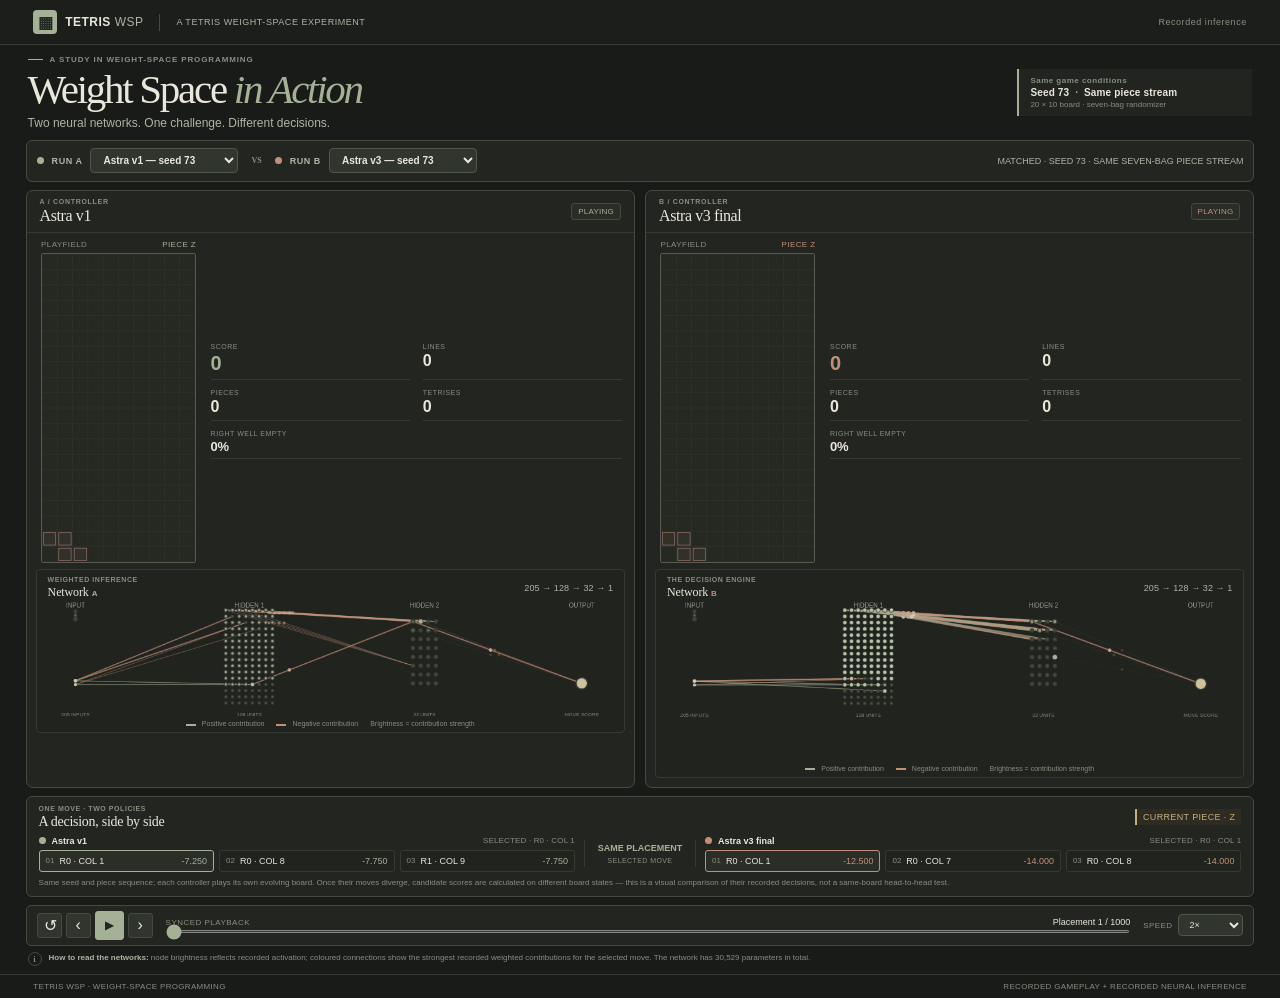
==== commit 14870c6a: "Restore original replay studio canvas sizing" ====
--- a/index.html
+++ b/index.html
@@ -89,7 +89,7 @@
         </div>
         <section class="network-panel">
           <div class="network-heading"><div><span class="section-kicker">THE DECISION ENGINE</span><h3>Network <small>B</small></h3></div><span class="architecture">205 → 128 → 32 → 1</span></div>
-          <canvas id="netB" class="network-canvas" width="900" height="190" aria-label="Recorded activations and weighted contributions for neural network B"></canvas>
+          <canvas id="netB" class="network-canvas" width="900" height="260" aria-label="Recorded activations and weighted contributions for neural network B"></canvas>
           <div class="network-legend"><span><i class="positive"></i> Positive contribution</span><span><i class="negative"></i> Negative contribution</span><span>Brightness = contribution strength</span></div>
         </section>
       </article>
--- a/studio.css
+++ b/studio.css
@@ -14,7 +14,7 @@
   --clay:#c18f79;
   --rose:#bd897f;
   --ochre:#c4ae7f;
-  font-family:"Arial","Segoe UI",Arial,sans-serif;
+  font-family:"Aptos","Segoe UI",Arial,sans-serif;
 }
 *{box-sizing:border-box}
 body{margin:0;min-height:100vh;color:var(--text);background:var(--bg)}
@@ -35,7 +35,7 @@
 .hero-subtitle{margin:5px 0 0;color:var(--muted);font-size:12px;letter-spacing:0}
 .shared-context{display:flex;align-items:center;padding:7px 11px;border-left:2px solid var(--sage);background:#22251f;min-width:235px}
 .shared-context span,.shared-context small{display:block;color:var(--dim);font-size:8px;letter-spacing:.06em;font-weight:600}
-.shared-context strong{display:block;margin:2px 0;color:var(--text);font:600 10px "Arial","Segoe UI",Arial,sans-serif;letter-spacing:.015em}
+.shared-context strong{display:block;margin:2px 0;color:var(--text);font:600 10px "Aptos","Segoe UI",Arial,sans-serif;letter-spacing:.015em}
 .shared-context strong i{color:var(--sage);font-style:normal;padding:0 3px}
 .shared-context small{font-weight:400;letter-spacing:0;font-size:8px}
 .selectorbar{display:flex;align-items:center;gap:10px;padding:5px 10px;border:1px solid var(--line);border-radius:6px;background:var(--surface);margin-bottom:8px;min-height:42px}
@@ -46,7 +46,7 @@
 .selector-a .selector-dot{background:var(--sage)}
 .selector-b .selector-dot{background:var(--clay)}
 .versus{font:600 8px Georgia,serif;color:var(--dim);padding:0 3px}
-.selector-note{margin-left:auto;color:var(--muted);font:9px "Arial","Segoe UI",Arial,sans-serif}
+.selector-note{margin-left:auto;color:var(--muted);font:9px "Aptos","Segoe UI",Arial,sans-serif}
 .arena-grid{display:grid;grid-template-columns:minmax(0,1fr) minmax(0,1fr);gap:10px}
 .arena{min-width:0;border:1px solid var(--line);border-radius:7px;overflow:hidden;background:var(--surface)}
 .arena-a{--run:var(--sage)}
@@ -54,51 +54,51 @@
 .arena-heading{height:42px;display:flex;align-items:center;justify-content:space-between;padding:6px 13px;border-bottom:1px solid var(--line-soft)}
 .run-kicker{font-size:7px;color:var(--dim);letter-spacing:.10em}
 .arena-heading h2{margin:2px 0 0;font-family:Georgia,"Times New Roman",serif;font-size:16px;letter-spacing:-.025em;font-weight:400}
-.run-status{font:500 8px "Arial","Segoe UI",Arial,sans-serif;letter-spacing:.03em;color:var(--run);border:1px solid var(--line);background:#292d26;padding:3px 6px;border-radius:3px}
+.run-status{font:500 8px "Aptos","Segoe UI",Arial,sans-serif;letter-spacing:.03em;color:var(--run);border:1px solid var(--line);background:#292d26;padding:3px 6px;border-radius:3px}
 .game-row{display:grid;grid-template-columns:minmax(125px,160px) minmax(0,1fr);gap:12px;align-items:center;padding:7px 12px 6px}
 .board-shell{display:flex;flex-direction:column;align-items:center;min-width:0}
-.board-topline{width:min(100%,155px);display:flex;justify-content:space-between;align-items:center;margin-bottom:4px;color:var(--dim);font:8px "Arial","Segoe UI",Arial,sans-serif;letter-spacing:.05em}
+.board-topline{width:min(100%,155px);display:flex;justify-content:space-between;align-items:center;margin-bottom:4px;color:var(--dim);font:8px "Aptos","Segoe UI",Arial,sans-serif;letter-spacing:.05em}
 .board-topline span:last-child{color:var(--run)}
 .board{display:block;width:min(100%,155px);height:auto;aspect-ratio:1/2;border:1px solid #555b4f;border-radius:2px;background:#252921}
 .metrics{display:grid;grid-template-columns:repeat(2,minmax(0,1fr));gap:9px 13px;align-content:center}
 .metric{border-bottom:1px solid var(--line-soft);padding:0 0 4px;min-width:0}
-.metric span{display:block;color:var(--dim);font:7px "Arial","Segoe UI",Arial,sans-serif;letter-spacing:.07em;white-space:nowrap}
-.metric strong{display:block;margin-top:2px;color:var(--text);font:600 16px "Arial","Segoe UI",Arial,sans-serif;letter-spacing:-.025em}
+.metric span{display:block;color:var(--dim);font:7px "Aptos","Segoe UI",Arial,sans-serif;letter-spacing:.07em;white-space:nowrap}
+.metric strong{display:block;margin-top:2px;color:var(--text);font:600 16px "Aptos","Segoe UI",Arial,sans-serif;letter-spacing:-.025em}
 .metric-score strong{font-size:20px;color:var(--run)}
 .metric-well{grid-column:1 / -1}
 .metric-well strong{font-size:13px}
 .network-panel{margin:0 9px 9px;padding:6px 8px 5px;border:1px solid var(--line-soft);border-radius:4px;background:#20231e}
 .network-heading{display:flex;align-items:center;justify-content:space-between;padding:0 3px}
 .network-heading h3{font-family:Georgia,"Times New Roman",serif;font-size:12px;font-weight:400;margin:2px 0 0;letter-spacing:-.01em}
-.network-heading h3 small{color:var(--run);font:600 8px "Arial","Segoe UI",Arial,sans-serif}
+.network-heading h3 small{color:var(--run);font:600 8px "Aptos","Segoe UI",Arial,sans-serif}
 .section-kicker{font-size:7px;color:var(--dim);letter-spacing:.08em}
-.architecture{color:var(--muted);font:9px "Arial","Segoe UI",Arial,sans-serif;letter-spacing:.01em}
+.architecture{color:var(--muted);font:9px "Aptos","Segoe UI",Arial,sans-serif;letter-spacing:.01em}
 .network-canvas{display:block;width:100%;height:auto;margin:0 auto}
-.network-legend{display:flex;justify-content:center;gap:12px;flex-wrap:wrap;color:var(--dim);font:7px "Arial","Segoe UI",Arial,sans-serif;padding:0}
+.network-legend{display:flex;justify-content:center;gap:12px;flex-wrap:wrap;color:var(--dim);font:7px "Aptos","Segoe UI",Arial,sans-serif;padding:0}
 .network-legend i{display:inline-block;width:10px;height:2px;vertical-align:middle;margin-right:4px}
 .positive{background:var(--sage)}.negative{background:var(--clay)}
 .decision-panel{margin-top:8px;padding:8px 12px 7px;border:1px solid var(--line);border-radius:6px;background:var(--surface)}
 .decision-title{display:flex;align-items:center;justify-content:space-between;margin-bottom:6px}
 .decision-title h2{margin:2px 0 0;font-family:Georgia,"Times New Roman",serif;font-size:14px;font-weight:400;letter-spacing:-.02em}
-.decision-piece{font:9px "Arial","Segoe UI",Arial,sans-serif;letter-spacing:.04em;color:var(--ochre);padding:3px 6px;border-left:2px solid var(--ochre);background:#2d2b22}
+.decision-piece{font:9px "Aptos","Segoe UI",Arial,sans-serif;letter-spacing:.04em;color:var(--ochre);padding:3px 6px;border-left:2px solid var(--ochre);background:#2d2b22}
 .decision-grid{display:grid;grid-template-columns:minmax(0,1fr) 112px minmax(0,1fr);gap:9px;align-items:center}
 .decision-run{min-width:0}
 .decision-run-head{display:flex;align-items:center;gap:6px;margin-bottom:4px;font-size:9px}
 .decision-run-head strong{font-weight:600}
 .decision-run-a .decision-dot{background:var(--sage)}
 .decision-run-b .decision-dot{background:var(--clay)}
-.decision-picked{margin-left:auto;color:var(--dim);font:8px "Arial","Segoe UI",Arial,sans-serif;letter-spacing:.02em}
+.decision-picked{margin-left:auto;color:var(--dim);font:8px "Aptos","Segoe UI",Arial,sans-serif;letter-spacing:.02em}
 .candidate-list{display:grid;grid-template-columns:repeat(3,minmax(0,1fr));gap:5px}
 .candidate{display:flex;align-items:center;gap:5px;min-width:0;padding:5px 6px;border:1px solid var(--line-soft);border-radius:3px;background:#20231e}
 .candidate.selected{border-color:var(--run-color,var(--sage));background:#2a2e26}
 .decision-run-a{--run-color:var(--sage)}
 .decision-run-b{--run-color:var(--clay)}
-.candidate .rank{color:var(--dim);font:8px "Arial","Segoe UI",Arial,sans-serif}
-.candidate .move{overflow:hidden;text-overflow:ellipsis;white-space:nowrap;color:var(--text);font:500 9px "Arial","Segoe UI",Arial,sans-serif}
-.candidate .value{margin-left:auto;color:var(--run-color,var(--muted));font:9px "Arial","Segoe UI",Arial,sans-serif}
+.candidate .rank{color:var(--dim);font:8px "Aptos","Segoe UI",Arial,sans-serif}
+.candidate .move{overflow:hidden;text-overflow:ellipsis;white-space:nowrap;color:var(--text);font:500 9px "Aptos","Segoe UI",Arial,sans-serif}
+.candidate .value{margin-left:auto;color:var(--run-color,var(--muted));font:9px "Aptos","Segoe UI",Arial,sans-serif}
 .decision-middle{text-align:center;border-left:1px solid var(--line-soft);border-right:1px solid var(--line-soft);padding:3px 6px}
 .decision-diff{font-size:9px;font-weight:650;color:var(--ochre);line-height:1.25}
-.decision-middle span{display:block;margin-top:3px;color:var(--dim);font:7px "Arial","Segoe UI",Arial,sans-serif;letter-spacing:.06em}
+.decision-middle span{display:block;margin-top:3px;color:var(--dim);font:7px "Aptos","Segoe UI",Arial,sans-serif;letter-spacing:.06em}
 .decision-caveat{margin:6px 0 0;color:var(--dim);font-size:8px;line-height:1.35}
 .transport{display:flex;align-items:center;gap:13px;margin-top:8px;padding:5px 10px;border:1px solid var(--line);border-radius:5px;background:var(--surface)}
 .transport-buttons{display:flex;align-items:center;gap:4px}
@@ -107,16 +107,16 @@
 .transport .play-button{width:29px;height:29px;background:var(--sage);color:#22271f;border-color:var(--sage);font-size:11px;font-weight:700}
 .transport-progress{flex:1;min-width:80px}
 .progress-label{display:flex;justify-content:space-between;align-items:center;margin-bottom:3px}
-.progress-label span{color:var(--dim);font:8px "Arial","Segoe UI",Arial,sans-serif;letter-spacing:.06em}
-.progress-label strong{color:var(--text);font:9px "Arial","Segoe UI",Arial,sans-serif}
+.progress-label span{color:var(--dim);font:8px "Aptos","Segoe UI",Arial,sans-serif;letter-spacing:.06em}
+.progress-label strong{color:var(--text);font:9px "Aptos","Segoe UI",Arial,sans-serif}
 #seek{display:block;width:100%;height:3px;margin:0;accent-color:var(--sage);cursor:pointer}
-.speed-control{display:flex;align-items:center;gap:6px;color:var(--dim);font:8px "Arial","Segoe UI",Arial,sans-serif;letter-spacing:.05em}
-.speed-control select{padding:4px 19px 4px 6px;font:9px "Arial","Segoe UI",Arial,sans-serif}
+.speed-control{display:flex;align-items:center;gap:6px;color:var(--dim);font:8px "Aptos","Segoe UI",Arial,sans-serif;letter-spacing:.05em}
+.speed-control select{padding:4px 19px 4px 6px;font:9px "Aptos","Segoe UI",Arial,sans-serif}
 .explain-line{display:flex;align-items:center;gap:7px;padding:6px 2px 0;color:var(--dim)}
 .explain-mark{flex:none;display:grid;place-items:center;width:14px;height:14px;border:1px solid var(--line);border-radius:50%;font:9px Georgia,serif;color:var(--muted)}
 .explain-line p{margin:0;font-size:8px;line-height:1.35}
 .explain-line strong{color:var(--muted);font-weight:600}
-footer{display:flex;justify-content:space-between;gap:12px;padding:7px clamp(18px,2.6vw,48px);border-top:1px solid var(--line-soft);color:var(--dim);font:8px "Arial","Segoe UI",Arial,sans-serif;letter-spacing:.04em}
+footer{display:flex;justify-content:space-between;gap:12px;padding:7px clamp(18px,2.6vw,48px);border-top:1px solid var(--line-soft);color:var(--dim);font:8px "Aptos","Segoe UI",Arial,sans-serif;letter-spacing:.04em}
 footer i{font-style:normal;color:var(--sage)}
 @media(min-width:1500px){
   .page{padding-top:8px}.hero{padding-bottom:9px}
@@ -219,95 +219,3 @@
 body.capture .speed-control{font-size:7px}
 body.capture .speed-control select{padding:3px 15px 3px 5px;font-size:8px}
 @media(max-width:760px){body.capture .arena-grid{grid-template-columns:1fr}body.capture .page{width:94vw}body.capture .hero{align-items:flex-start}}
-
-
-/* Editorial cleanup: fewer rules, stronger hierarchy, readable capture. */
-:root{
-  font-family:Arial,"Helvetica Neue",sans-serif;
-  --line:#3b4037;
-  --line-soft:#30352d;
-}
-body{font-family:Arial,"Helvetica Neue",sans-serif}
-button,select,input{font-family:Arial,"Helvetica Neue",sans-serif}
-.arena{border:0;border-radius:8px;background:#242821;box-shadow:0 8px 24px #00000018}
-.arena-heading{border-bottom:0}
-.selectorbar,.transport{border:0;background:#242821}
-.network-panel{border:0;border-radius:5px;background:#1f231d}
-.metric{border-bottom:0;padding-bottom:0}
-.candidate{border:0;background:#292e26}
-.candidate.selected{background:#343b30;box-shadow:inset 0 -2px 0 var(--run-color,var(--sage))}
-.decision-middle{border:0;background:#20241e;border-radius:4px}
-.decision-panel{border:0;background:#242821;border-radius:8px}
-.shared-context{border-left:2px solid var(--sage);background:#242821}
-.board{border:1px solid #646b5c}
-.arena-grid{gap:12px}
-
-/* 16:9 recording mode. Tuned for a 1920×1080 browser capture. */
-body.capture .page{width:96vw;max-width:1840px;padding:10px 0 8px}
-body.capture .hero{padding:3px 2px 10px}
-body.capture h1{font-size:38px}
-body.capture .hero-subtitle{font-size:13px}
-body.capture .eyebrow{font-size:9px}
-body.capture .shared-context{padding:8px 12px;min-width:230px}
-body.capture .shared-context span{font-size:9px}
-body.capture .shared-context strong{font-size:12px}
-body.capture .shared-context small{font-size:9px}
-body.capture .selectorbar{min-height:40px;padding:5px 12px;margin-bottom:9px}
-body.capture .selector-group label{font-size:10px}
-body.capture .selector-group select{font-size:11px;padding:5px 24px 5px 8px}
-body.capture .selector-note{font-size:10px}
-body.capture .arena-grid{gap:12px}
-body.capture .arena-heading{height:42px;padding:6px 14px}
-body.capture .arena-heading h2{font-size:18px}
-body.capture .run-kicker{font-size:9px}
-body.capture .run-status{font-size:9px;padding:4px 7px}
-body.capture .game-row{grid-template-columns:minmax(145px,170px) minmax(0,1fr);gap:15px;padding:9px 14px 8px}
-body.capture .board-topline{width:min(100%,160px);font-size:9px;margin-bottom:4px}
-body.capture .board{width:min(100%,160px)}
-body.capture .metrics{gap:9px 16px}
-body.capture .metric{padding-bottom:2px}
-body.capture .metric span{font-size:9px}
-body.capture .metric strong{font-size:18px;margin-top:2px}
-body.capture .metric-score strong{font-size:23px}
-body.capture .metric-well strong{font-size:16px}
-body.capture .network-panel{margin:0 10px 10px;padding:8px 10px 7px}
-body.capture .network-heading h3{font-size:14px}
-body.capture .section-kicker{font-size:9px}
-body.capture .architecture{font-size:10px}
-body.capture .network-canvas{height:160px;width:100%;margin:2px auto}
-body.capture .network-legend{font-size:9px;gap:14px}
-body.capture .decision-panel{margin-top:9px;padding:9px 13px 8px}
-body.capture .decision-title{margin-bottom:6px}
-body.capture .decision-title h2{font-size:17px}
-body.capture .decision-piece{font-size:10px}
-body.capture .decision-grid{grid-template-columns:minmax(0,1fr) 118px minmax(0,1fr);gap:10px}
-body.capture .decision-run-head{font-size:11px;margin-bottom:5px}
-body.capture .decision-picked{font-size:9px}
-body.capture .candidate-list{gap:6px}
-body.capture .candidate{padding:6px 8px;gap:6px}
-body.capture .candidate .move,body.capture .candidate .value{font-size:10px}
-body.capture .candidate .rank{font-size:9px}
-body.capture .decision-middle{padding:5px 7px}
-body.capture .decision-diff{font-size:10px}
-body.capture .decision-middle span{font-size:8px;margin-top:3px}
-body.capture .decision-caveat{display:block;font-size:9px;margin-top:7px}
-body.capture .transport{margin-top:9px;padding:6px 11px;gap:12px}
-body.capture .transport button{width:29px;height:29px;font-size:17px}
-body.capture .transport .play-button{width:34px;height:34px;font-size:12px}
-body.capture .progress-label span{font-size:9px}
-body.capture .progress-label strong{font-size:10px}
-body.capture .speed-control{font-size:9px}
-body.capture .speed-control select{font-size:10px;padding:4px 18px 4px 7px}
-@media(max-width:1200px){
-  body.capture .page{width:97vw}
-  body.capture .game-row{grid-template-columns:minmax(125px,145px) minmax(0,1fr);gap:10px}
-  body.capture .board{width:min(100%,140px)}
-  body.capture .network-canvas{height:140px}
-  body.capture .decision-caveat{display:none}
-}
-@media(max-width:760px){
-  body.capture .arena-grid{grid-template-columns:1fr}
-  body.capture .page{width:94vw}
-  body.capture .hero{align-items:flex-start}
-  body.capture .network-canvas{height:auto}
-}
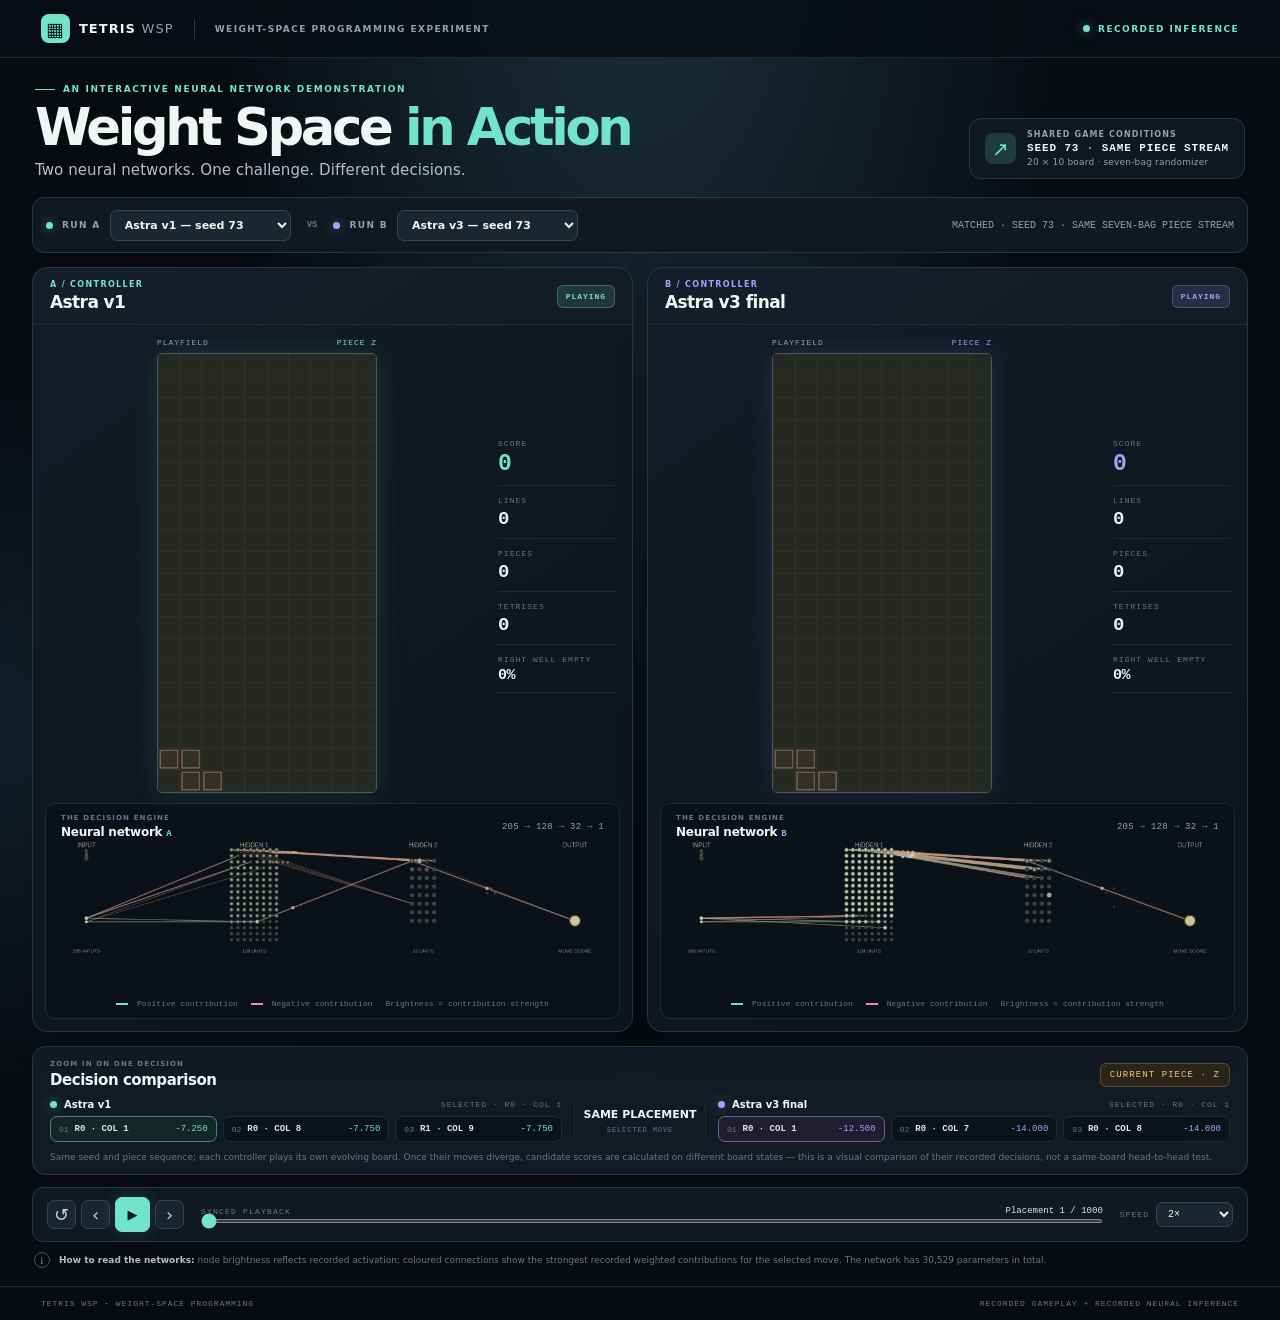
==== commit ad7f1762: "Restore Weight Space in Action page layout" ====
--- a/index.html
+++ b/index.html
@@ -3,7 +3,7 @@
 <head>
   <meta charset="utf-8">
   <meta name="viewport" content="width=device-width, initial-scale=1">
-  <meta name="theme-color" content="#181a17">
+  <meta name="theme-color" content="#090d12">
   <meta name="description" content="Watch two neural networks play Tetris and inspect the decisions made by their weight-space programmed controllers.">
   <title>Weight Space in Action · Tetris WSP</title>
   <link rel="stylesheet" href="studio.css">
@@ -14,19 +14,20 @@
       <span class="brand-mark">▦</span><span>TETRIS <b>WSP</b></span>
     </a>
     <div class="topbar-divider"></div>
-    <span class="topbar-caption">A TETRIS WEIGHT-SPACE EXPERIMENT</span>
-    <div class="topbar-right">Recorded inference</div>
+    <span class="topbar-caption">WEIGHT-SPACE PROGRAMMING EXPERIMENT</span>
+    <div class="topbar-right"><span class="live-dot"></span> RECORDED INFERENCE</div>
   </header>
 
   <main class="page">
     <section class="hero">
       <div>
-        <div class="eyebrow"><span class="eyebrow-line"></span> A STUDY IN WEIGHT-SPACE PROGRAMMING</div>
+        <div class="eyebrow"><span class="eyebrow-line"></span> AN INTERACTIVE NEURAL NETWORK DEMONSTRATION</div>
         <h1>Weight Space <em>in Action</em></h1>
         <p class="hero-subtitle">Two neural networks. One challenge. Different decisions.</p>
       </div>
       <div class="shared-context">
-        <div><span>Same game conditions</span><strong>Seed 73 <i>·</i> Same piece stream</strong><small>20 × 10 board · seven-bag randomizer</small></div>
+        <div class="context-icon">↗</div>
+        <div><span>SHARED GAME CONDITIONS</span><strong>SEED 73 <i>·</i> SAME PIECE STREAM</strong><small>20 × 10 board · seven-bag randomizer</small></div>
       </div>
     </section>
 
@@ -63,8 +64,8 @@
           </div>
         </div>
         <section class="network-panel">
-          <div class="network-heading"><div><span class="section-kicker">WEIGHTED INFERENCE</span><h3>Network <small>A</small></h3></div><span class="architecture">205 → 128 → 32 → 1</span></div>
-          <canvas id="netA" class="network-canvas" width="900" height="190" aria-label="Recorded activations and weighted contributions for neural network A"></canvas>
+          <div class="network-heading"><div><span class="section-kicker">THE DECISION ENGINE</span><h3>Neural network <small>A</small></h3></div><span class="architecture">205 → 128 → 32 → 1</span></div>
+          <canvas id="netA" class="network-canvas" width="900" height="260" aria-label="Recorded activations and weighted contributions for neural network A"></canvas>
           <div class="network-legend"><span><i class="positive"></i> Positive contribution</span><span><i class="negative"></i> Negative contribution</span><span>Brightness = contribution strength</span></div>
         </section>
       </article>
@@ -88,7 +89,7 @@
           </div>
         </div>
         <section class="network-panel">
-          <div class="network-heading"><div><span class="section-kicker">THE DECISION ENGINE</span><h3>Network <small>B</small></h3></div><span class="architecture">205 → 128 → 32 → 1</span></div>
+          <div class="network-heading"><div><span class="section-kicker">THE DECISION ENGINE</span><h3>Neural network <small>B</small></h3></div><span class="architecture">205 → 128 → 32 → 1</span></div>
           <canvas id="netB" class="network-canvas" width="900" height="260" aria-label="Recorded activations and weighted contributions for neural network B"></canvas>
           <div class="network-legend"><span><i class="positive"></i> Positive contribution</span><span><i class="negative"></i> Negative contribution</span><span>Brightness = contribution strength</span></div>
         </section>
@@ -97,8 +98,8 @@
 
     <section class="decision-panel">
       <div class="decision-title">
-        <div><span class="section-kicker">ONE MOVE · TWO POLICIES</span><h2>A decision, side by side</h2></div>
-        <span class="decision-piece" id="decisionPiece">Piece · —</span>
+        <div><span class="section-kicker">ZOOM IN ON ONE DECISION</span><h2>Decision comparison</h2></div>
+        <span class="decision-piece" id="decisionPiece">CURRENT PIECE · —</span>
       </div>
       <div class="decision-grid">
         <div class="decision-run decision-run-a"><div class="decision-run-head"><span class="decision-dot"></span><strong id="decisionNameA">Astra v1</strong><span class="decision-picked" id="pickedA">SELECTED</span></div><div id="candidatesA" class="candidate-list"></div></div>
--- a/studio.css
+++ b/studio.css
@@ -1,221 +1,131 @@
 :root{
-  color-scheme:dark;
-  --bg:#191b18;
-  --surface:#232620;
-  --surface2:#292d26;
-  --surface3:#30352d;
-  --line:#454a40;
-  --line-soft:#353a32;
-  --text:#e9e7dc;
-  --muted:#b1b2a5;
-  --dim:#888d80;
-  --sage:#a4b197;
-  --sage-soft:#d0d6c4;
-  --clay:#c18f79;
-  --rose:#bd897f;
-  --ochre:#c4ae7f;
-  font-family:"Aptos","Segoe UI",Arial,sans-serif;
+  color-scheme:dark;--bg:#080c11;--surface:#101720;--surface2:#141e28;--surface3:#1a2731;
+  --line:#293743;--line-soft:#1e2a34;--text:#f1f5f4;--muted:#91a1ad;--dim:#667784;
+  --mint:#71e4cb;--mint2:#b4f6d9;--violet:#a99cff;--rose:#f18db5;--amber:#f5c878;
+  font-family:Inter,ui-sans-serif,system-ui,-apple-system,"Segoe UI",sans-serif;
 }
 *{box-sizing:border-box}
-body{margin:0;min-height:100vh;color:var(--text);background:var(--bg)}
+body{margin:0;min-height:100vh;color:var(--text);background:radial-gradient(ellipse at 50% -16%,#1c3440 0,transparent 48%),radial-gradient(ellipse at 4% 55%,#11202a 0,transparent 35%),var(--bg)}
 button,select,input{font:inherit}
-.topbar{height:45px;padding:0 clamp(18px,2.6vw,48px);display:flex;align-items:center;gap:16px;border-bottom:1px solid var(--line-soft);background:#1b1e1a}
-.brand{display:flex;align-items:center;gap:8px;text-decoration:none;color:var(--text);font-weight:700;letter-spacing:.04em;font-size:12px}
+.topbar{height:58px;padding:0 clamp(18px,3.2vw,58px);display:flex;align-items:center;gap:20px;border-bottom:1px solid var(--line-soft);background:#080d12d9}
+.brand{display:flex;align-items:center;gap:9px;text-decoration:none;color:var(--text);font-weight:800;letter-spacing:.08em;font-size:13px}
 .brand b{color:var(--muted);font-weight:500}
-.brand-mark{display:grid;place-items:center;width:24px;height:24px;border-radius:4px;background:var(--sage);color:#20251d;font-size:16px}
-.topbar-divider{height:17px;border-left:1px solid var(--line)}
-.topbar-caption,.topbar-right{font-size:9px;letter-spacing:.06em;color:var(--muted);font-weight:500}
-.topbar-right{margin-left:auto;color:var(--dim)}
-.page{width:min(1840px,96vw);margin:0 auto;padding:9px 0 8px}
-.hero{display:flex;align-items:center;justify-content:space-between;gap:18px;padding:1px 2px 10px}
-.eyebrow,.section-kicker,.run-kicker{font-size:8px;letter-spacing:.11em;font-weight:650;color:var(--dim);display:flex;align-items:center;gap:7px}
-.eyebrow-line{width:15px;height:1px;background:var(--sage)}
-h1{margin:5px 0 0;font-family:Georgia,"Times New Roman",serif;font-size:clamp(34px,3.2vw,44px);letter-spacing:-.055em;line-height:1.02;font-weight:400}
-h1 em{font-style:italic;color:var(--sage)}
-.hero-subtitle{margin:5px 0 0;color:var(--muted);font-size:12px;letter-spacing:0}
-.shared-context{display:flex;align-items:center;padding:7px 11px;border-left:2px solid var(--sage);background:#22251f;min-width:235px}
-.shared-context span,.shared-context small{display:block;color:var(--dim);font-size:8px;letter-spacing:.06em;font-weight:600}
-.shared-context strong{display:block;margin:2px 0;color:var(--text);font:600 10px "Aptos","Segoe UI",Arial,sans-serif;letter-spacing:.015em}
-.shared-context strong i{color:var(--sage);font-style:normal;padding:0 3px}
-.shared-context small{font-weight:400;letter-spacing:0;font-size:8px}
-.selectorbar{display:flex;align-items:center;gap:10px;padding:5px 10px;border:1px solid var(--line);border-radius:6px;background:var(--surface);margin-bottom:8px;min-height:42px}
-.selector-group{display:flex;align-items:center;gap:8px;min-width:0}
-.selector-group label{display:flex;align-items:center;gap:8px;color:var(--muted);font-size:9px;letter-spacing:.06em;font-weight:650;white-space:nowrap}
-.selector-group select,.speed-control select{background:#30352d;color:var(--text);border:1px solid #515649;border-radius:4px;padding:5px 26px 5px 8px;font-size:10px;letter-spacing:0;max-width:220px}
-.selector-dot,.decision-dot{display:inline-block;width:7px;height:7px;border-radius:50%;background:var(--sage)}
-.selector-a .selector-dot{background:var(--sage)}
-.selector-b .selector-dot{background:var(--clay)}
-.versus{font:600 8px Georgia,serif;color:var(--dim);padding:0 3px}
-.selector-note{margin-left:auto;color:var(--muted);font:9px "Aptos","Segoe UI",Arial,sans-serif}
-.arena-grid{display:grid;grid-template-columns:minmax(0,1fr) minmax(0,1fr);gap:10px}
-.arena{min-width:0;border:1px solid var(--line);border-radius:7px;overflow:hidden;background:var(--surface)}
-.arena-a{--run:var(--sage)}
-.arena-b{--run:var(--clay)}
-.arena-heading{height:42px;display:flex;align-items:center;justify-content:space-between;padding:6px 13px;border-bottom:1px solid var(--line-soft)}
-.run-kicker{font-size:7px;color:var(--dim);letter-spacing:.10em}
-.arena-heading h2{margin:2px 0 0;font-family:Georgia,"Times New Roman",serif;font-size:16px;letter-spacing:-.025em;font-weight:400}
-.run-status{font:500 8px "Aptos","Segoe UI",Arial,sans-serif;letter-spacing:.03em;color:var(--run);border:1px solid var(--line);background:#292d26;padding:3px 6px;border-radius:3px}
-.game-row{display:grid;grid-template-columns:minmax(125px,160px) minmax(0,1fr);gap:12px;align-items:center;padding:7px 12px 6px}
+.brand-mark{display:grid;place-items:center;width:29px;height:29px;border-radius:8px;background:var(--mint);color:#09201d;font-size:19px}
+.topbar-divider{height:20px;border-left:1px solid var(--line)}
+.topbar-caption,.topbar-right{font-size:9px;letter-spacing:.16em;color:var(--muted);font-weight:700}
+.topbar-right{margin-left:auto;display:flex;align-items:center;gap:8px;color:var(--mint)}
+.live-dot,.selector-dot,.decision-dot{display:inline-block;width:7px;height:7px;border-radius:50%;background:var(--mint);box-shadow:0 0 12px #71e4cb88}
+.page{width:min(1760px,95vw);margin:0 auto;padding:20px 0 18px}
+.hero{display:flex;align-items:flex-end;justify-content:space-between;gap:20px;padding:6px 3px 18px}
+.eyebrow,.section-kicker,.run-kicker{font-size:9px;letter-spacing:.18em;font-weight:800;color:var(--mint);display:flex;align-items:center;gap:8px}
+.eyebrow-line{width:20px;height:1px;background:var(--mint)}
+h1{margin:8px 0 0;font-size:clamp(34px,4vw,56px);letter-spacing:-.065em;line-height:1;font-weight:750}
+h1 em{font-style:normal;color:var(--mint)}
+.hero-subtitle{margin:8px 0 0;color:#b1c0c8;font-size:15px;letter-spacing:.005em}
+.shared-context{display:flex;align-items:center;gap:11px;padding:11px 15px;border:1px solid var(--line);border-radius:12px;background:#111b24c9;min-width:260px}
+.context-icon{width:31px;height:31px;display:grid;place-items:center;border-radius:8px;background:#203b3c;color:var(--mint);font-size:20px}
+.shared-context span,.shared-context small{display:block;color:var(--muted);font-size:8px;letter-spacing:.14em;font-weight:800}
+.shared-context strong{display:block;margin:3px 0;color:var(--text);font:700 11px ui-monospace,monospace;letter-spacing:.08em}
+.shared-context strong i{color:var(--mint);font-style:normal}
+.shared-context small{font-weight:500;letter-spacing:.02em;font-size:9px}
+.selectorbar{display:flex;align-items:center;gap:12px;padding:9px 13px;border:1px solid var(--line);border-radius:12px;background:#101821;margin-bottom:14px;min-height:56px}
+.selector-group{display:flex;align-items:center;gap:9px;min-width:0}
+.selector-group label{display:flex;align-items:center;gap:9px;color:var(--muted);font-size:9px;letter-spacing:.15em;font-weight:800;white-space:nowrap}
+.selector-group select,.speed-control select{background:#1a2731;color:var(--text);border:1px solid #354651;border-radius:7px;padding:7px 30px 7px 10px;font-size:11px;letter-spacing:0;max-width:240px}
+.selector-a .selector-dot{background:var(--mint)}.selector-b .selector-dot{background:var(--violet);box-shadow:0 0 12px #a99cff88}
+.versus{font:800 9px ui-monospace,monospace;color:var(--dim);padding:0 4px}
+.selector-note{margin-left:auto;color:var(--muted);font:10px ui-monospace,monospace}
+.arena-grid{display:grid;grid-template-columns:minmax(0,1fr) minmax(0,1fr);gap:14px}
+.arena{min-width:0;border:1px solid var(--line);border-radius:15px;overflow:hidden;background:linear-gradient(145deg,#121c26,#0e151d 76%);box-shadow:0 12px 35px #00000022}
+.arena-a{--run:var(--mint);--run-glow:#71e4cb22}
+.arena-b{--run:var(--violet);--run-glow:#a99cff22}
+.arena-heading{height:57px;display:flex;align-items:center;justify-content:space-between;padding:10px 17px;border-bottom:1px solid var(--line-soft);background:#ffffff03}
+.run-kicker{font-size:8px;color:var(--run);letter-spacing:.17em}
+.arena-heading h2{margin:3px 0 0;font-size:17px;letter-spacing:-.035em}
+.run-status{font:800 8px ui-monospace,monospace;letter-spacing:.12em;color:var(--run);border:1px solid color-mix(in srgb,var(--run) 30%,transparent);background:var(--run-glow);padding:6px 8px;border-radius:6px}
+.game-row{display:grid;grid-template-columns:minmax(0,1fr) 118px;gap:13px;align-items:center;padding:13px 16px 10px}
 .board-shell{display:flex;flex-direction:column;align-items:center;min-width:0}
-.board-topline{width:min(100%,155px);display:flex;justify-content:space-between;align-items:center;margin-bottom:4px;color:var(--dim);font:8px "Aptos","Segoe UI",Arial,sans-serif;letter-spacing:.05em}
+.board-topline{width:min(100%,220px);display:flex;justify-content:space-between;align-items:center;margin-bottom:6px;color:var(--muted);font:8px ui-monospace,monospace;letter-spacing:.12em}
 .board-topline span:last-child{color:var(--run)}
-.board{display:block;width:min(100%,155px);height:auto;aspect-ratio:1/2;border:1px solid #555b4f;border-radius:2px;background:#252921}
-.metrics{display:grid;grid-template-columns:repeat(2,minmax(0,1fr));gap:9px 13px;align-content:center}
-.metric{border-bottom:1px solid var(--line-soft);padding:0 0 4px;min-width:0}
-.metric span{display:block;color:var(--dim);font:7px "Aptos","Segoe UI",Arial,sans-serif;letter-spacing:.07em;white-space:nowrap}
-.metric strong{display:block;margin-top:2px;color:var(--text);font:600 16px "Aptos","Segoe UI",Arial,sans-serif;letter-spacing:-.025em}
-.metric-score strong{font-size:20px;color:var(--run)}
-.metric-well{grid-column:1 / -1}
-.metric-well strong{font-size:13px}
-.network-panel{margin:0 9px 9px;padding:6px 8px 5px;border:1px solid var(--line-soft);border-radius:4px;background:#20231e}
-.network-heading{display:flex;align-items:center;justify-content:space-between;padding:0 3px}
-.network-heading h3{font-family:Georgia,"Times New Roman",serif;font-size:12px;font-weight:400;margin:2px 0 0;letter-spacing:-.01em}
-.network-heading h3 small{color:var(--run);font:600 8px "Aptos","Segoe UI",Arial,sans-serif}
-.section-kicker{font-size:7px;color:var(--dim);letter-spacing:.08em}
-.architecture{color:var(--muted);font:9px "Aptos","Segoe UI",Arial,sans-serif;letter-spacing:.01em}
-.network-canvas{display:block;width:100%;height:auto;margin:0 auto}
-.network-legend{display:flex;justify-content:center;gap:12px;flex-wrap:wrap;color:var(--dim);font:7px "Aptos","Segoe UI",Arial,sans-serif;padding:0}
-.network-legend i{display:inline-block;width:10px;height:2px;vertical-align:middle;margin-right:4px}
-.positive{background:var(--sage)}.negative{background:var(--clay)}
-.decision-panel{margin-top:8px;padding:8px 12px 7px;border:1px solid var(--line);border-radius:6px;background:var(--surface)}
-.decision-title{display:flex;align-items:center;justify-content:space-between;margin-bottom:6px}
-.decision-title h2{margin:2px 0 0;font-family:Georgia,"Times New Roman",serif;font-size:14px;font-weight:400;letter-spacing:-.02em}
-.decision-piece{font:9px "Aptos","Segoe UI",Arial,sans-serif;letter-spacing:.04em;color:var(--ochre);padding:3px 6px;border-left:2px solid var(--ochre);background:#2d2b22}
-.decision-grid{display:grid;grid-template-columns:minmax(0,1fr) 112px minmax(0,1fr);gap:9px;align-items:center}
+.board{display:block;width:min(100%,220px);height:auto;aspect-ratio:1/2;border:1px solid #465765;border-radius:5px;background:#0b1218;box-shadow:0 0 28px var(--run-glow)}
+.metrics{display:grid;gap:10px;align-content:center}
+.metric{border-bottom:1px solid var(--line-soft);padding:0 0 8px}
+.metric span{display:block;color:var(--dim);font:8px ui-monospace,monospace;letter-spacing:.13em}
+.metric strong{display:block;margin-top:3px;color:#e9f0ef;font:600 19px ui-monospace,monospace;letter-spacing:-.04em}
+.metric-score strong{font-size:23px;color:var(--run)}
+.metric-well strong{font-size:15px}
+.network-panel{margin:0 12px 12px;padding:10px 11px 8px;border:1px solid var(--line-soft);border-radius:10px;background:#0a1118}
+.network-heading{display:flex;align-items:center;justify-content:space-between;padding:0 4px}
+.network-heading h3{font-size:12px;margin:3px 0 0;letter-spacing:-.02em}
+.network-heading h3 small{color:var(--run);font:800 9px ui-monospace,monospace}
+.section-kicker{font-size:7px;color:var(--dim);letter-spacing:.16em}
+.architecture{color:var(--muted);font:9px ui-monospace,monospace;letter-spacing:.03em}
+.network-canvas{display:block;width:100%;height:auto;max-height:205px;margin:1px auto 0}
+.network-legend{display:flex;justify-content:center;gap:13px;flex-wrap:wrap;color:var(--dim);font:8px ui-monospace,monospace;padding:0 0 2px}
+.network-legend i{display:inline-block;width:12px;height:2px;vertical-align:middle;margin-right:4px}
+.positive{background:var(--mint)}.negative{background:var(--rose)}
+.decision-panel{margin-top:14px;padding:13px 17px 10px;border:1px solid var(--line);border-radius:13px;background:linear-gradient(110deg,#111b24,#121a24)}
+.decision-title{display:flex;align-items:center;justify-content:space-between;margin-bottom:10px}
+.decision-title h2{margin:3px 0 0;font-size:15px;letter-spacing:-.03em}
+.decision-piece{font:9px ui-monospace,monospace;letter-spacing:.12em;color:var(--amber);padding:6px 9px;border:1px solid #5d4c2c;border-radius:6px;background:#2a2419}
+.decision-grid{display:grid;grid-template-columns:minmax(0,1fr) 132px minmax(0,1fr);gap:12px;align-items:center}
 .decision-run{min-width:0}
-.decision-run-head{display:flex;align-items:center;gap:6px;margin-bottom:4px;font-size:9px}
-.decision-run-head strong{font-weight:600}
-.decision-run-a .decision-dot{background:var(--sage)}
-.decision-run-b .decision-dot{background:var(--clay)}
-.decision-picked{margin-left:auto;color:var(--dim);font:8px "Aptos","Segoe UI",Arial,sans-serif;letter-spacing:.02em}
-.candidate-list{display:grid;grid-template-columns:repeat(3,minmax(0,1fr));gap:5px}
-.candidate{display:flex;align-items:center;gap:5px;min-width:0;padding:5px 6px;border:1px solid var(--line-soft);border-radius:3px;background:#20231e}
-.candidate.selected{border-color:var(--run-color,var(--sage));background:#2a2e26}
-.decision-run-a{--run-color:var(--sage)}
-.decision-run-b{--run-color:var(--clay)}
-.candidate .rank{color:var(--dim);font:8px "Aptos","Segoe UI",Arial,sans-serif}
-.candidate .move{overflow:hidden;text-overflow:ellipsis;white-space:nowrap;color:var(--text);font:500 9px "Aptos","Segoe UI",Arial,sans-serif}
-.candidate .value{margin-left:auto;color:var(--run-color,var(--muted));font:9px "Aptos","Segoe UI",Arial,sans-serif}
-.decision-middle{text-align:center;border-left:1px solid var(--line-soft);border-right:1px solid var(--line-soft);padding:3px 6px}
-.decision-diff{font-size:9px;font-weight:650;color:var(--ochre);line-height:1.25}
-.decision-middle span{display:block;margin-top:3px;color:var(--dim);font:7px "Aptos","Segoe UI",Arial,sans-serif;letter-spacing:.06em}
-.decision-caveat{margin:6px 0 0;color:var(--dim);font-size:8px;line-height:1.35}
-.transport{display:flex;align-items:center;gap:13px;margin-top:8px;padding:5px 10px;border:1px solid var(--line);border-radius:5px;background:var(--surface)}
-.transport-buttons{display:flex;align-items:center;gap:4px}
-.transport button{display:grid;place-items:center;width:25px;height:25px;border:1px solid var(--line);border-radius:3px;background:#30352d;color:var(--text);font-size:16px;cursor:pointer}
-.transport button:hover{border-color:var(--sage);color:var(--sage)}
-.transport .play-button{width:29px;height:29px;background:var(--sage);color:#22271f;border-color:var(--sage);font-size:11px;font-weight:700}
+.decision-run-head{display:flex;align-items:center;gap:7px;margin-bottom:6px;font-size:10px}
+.decision-run-head strong{font-weight:700}
+.decision-run-a .decision-dot{background:var(--mint)}
+.decision-run-b .decision-dot{background:var(--violet);box-shadow:0 0 12px #a99cff88}
+.decision-picked{margin-left:auto;color:var(--dim);font:8px ui-monospace,monospace;letter-spacing:.12em}
+.candidate-list{display:grid;grid-template-columns:repeat(3,minmax(0,1fr));gap:6px}
+.candidate{display:flex;align-items:center;gap:6px;min-width:0;padding:7px 8px;border:1px solid var(--line-soft);border-radius:7px;background:#0b131a}
+.candidate.selected{border-color:color-mix(in srgb,var(--run-color,var(--mint)) 45%,var(--line));background:var(--run-bg,#142824)}
+.decision-run-a{--run-color:var(--mint);--run-bg:#132724}
+.decision-run-b{--run-color:var(--violet);--run-bg:#201d31}
+.candidate .rank{color:var(--dim);font:8px ui-monospace,monospace}
+.candidate .move{overflow:hidden;text-overflow:ellipsis;white-space:nowrap;color:#dfe8e8;font:600 9px ui-monospace,monospace}
+.candidate .value{margin-left:auto;color:var(--run-color,var(--muted));font:9px ui-monospace,monospace}
+.decision-middle{text-align:center;border-left:1px solid var(--line-soft);border-right:1px solid var(--line-soft);padding:4px 7px}
+.decision-diff{font-size:11px;font-weight:800;color:var(--amber);line-height:1.25}
+.decision-middle span{display:block;margin-top:4px;color:var(--dim);font:7px ui-monospace,monospace;letter-spacing:.13em}
+.decision-caveat{margin:9px 0 0;color:var(--dim);font-size:9px;line-height:1.45}
+.transport{display:flex;align-items:center;gap:17px;margin-top:12px;padding:9px 14px;border:1px solid var(--line);border-radius:11px;background:#101821}
+.transport-buttons{display:flex;align-items:center;gap:5px}
+.transport button{display:grid;place-items:center;width:29px;height:29px;border:1px solid #33434e;border-radius:7px;background:#192630;color:#c5d1d6;font-size:18px;cursor:pointer}
+.transport button:hover{border-color:var(--mint);color:var(--mint)}
+.transport .play-button{width:35px;height:35px;background:var(--mint);color:#08201c;border-color:var(--mint);font-size:13px;font-weight:900;box-shadow:0 0 18px #71e4cb2b}
 .transport-progress{flex:1;min-width:80px}
 .progress-label{display:flex;justify-content:space-between;align-items:center;margin-bottom:3px}
-.progress-label span{color:var(--dim);font:8px "Aptos","Segoe UI",Arial,sans-serif;letter-spacing:.06em}
-.progress-label strong{color:var(--text);font:9px "Aptos","Segoe UI",Arial,sans-serif}
-#seek{display:block;width:100%;height:3px;margin:0;accent-color:var(--sage);cursor:pointer}
-.speed-control{display:flex;align-items:center;gap:6px;color:var(--dim);font:8px "Aptos","Segoe UI",Arial,sans-serif;letter-spacing:.05em}
-.speed-control select{padding:4px 19px 4px 6px;font:9px "Aptos","Segoe UI",Arial,sans-serif}
-.explain-line{display:flex;align-items:center;gap:7px;padding:6px 2px 0;color:var(--dim)}
-.explain-mark{flex:none;display:grid;place-items:center;width:14px;height:14px;border:1px solid var(--line);border-radius:50%;font:9px Georgia,serif;color:var(--muted)}
-.explain-line p{margin:0;font-size:8px;line-height:1.35}
-.explain-line strong{color:var(--muted);font-weight:600}
-footer{display:flex;justify-content:space-between;gap:12px;padding:7px clamp(18px,2.6vw,48px);border-top:1px solid var(--line-soft);color:var(--dim);font:8px "Aptos","Segoe UI",Arial,sans-serif;letter-spacing:.04em}
-footer i{font-style:normal;color:var(--sage)}
+.progress-label span{color:var(--dim);font:8px ui-monospace,monospace;letter-spacing:.15em}
+.progress-label strong{color:#dbe5e5;font:9px ui-monospace,monospace}
+#seek{display:block;width:100%;height:4px;margin:0;accent-color:var(--mint);cursor:pointer}
+.speed-control{display:flex;align-items:center;gap:7px;color:var(--dim);font:8px ui-monospace,monospace;letter-spacing:.13em}
+.speed-control select{padding:5px 23px 5px 7px;font:10px ui-monospace,monospace}
+.explain-line{display:flex;align-items:center;gap:9px;padding:10px 2px 0;color:var(--dim)}
+.explain-mark{flex:none;display:grid;place-items:center;width:16px;height:16px;border:1px solid #425360;border-radius:50%;font:10px Georgia,serif;color:var(--muted)}
+.explain-line p{margin:0;font-size:9px;line-height:1.45}
+.explain-line strong{color:#aebdc4;font-weight:650}
+footer{display:flex;justify-content:space-between;gap:12px;padding:12px clamp(18px,3.2vw,58px);border-top:1px solid var(--line-soft);color:var(--dim);font:8px ui-monospace,monospace;letter-spacing:.12em}
+footer i{font-style:normal;color:var(--mint)}
 @media(min-width:1500px){
-  .page{padding-top:8px}.hero{padding-bottom:9px}
-  .game-row{grid-template-columns:minmax(140px,165px) minmax(0,1fr)}
-  .board{width:min(100%,160px)}
+ .page{padding-top:24px}.hero{padding-bottom:20px}.game-row{grid-template-columns:minmax(0,1fr) 130px;padding-top:16px;padding-bottom:13px}
+ .board{width:min(100%,230px)}.network-canvas{max-height:215px}
 }
 @media(max-width:1050px){
-  .page{width:97vw}.arena-grid{gap:8px}
-  .game-row{grid-template-columns:minmax(112px,135px) minmax(0,1fr);gap:9px;padding:7px 9px 5px}
-  .board{width:min(100%,135px)}
-  .metrics{gap:7px 9px}.metric strong{font-size:14px}.metric-score strong{font-size:18px}
-  .network-panel{margin:0 7px 7px}
-  .decision-grid{grid-template-columns:minmax(0,1fr) 92px minmax(0,1fr);gap:6px}
-  .candidate{padding:4px}.candidate .move,.candidate .value{font-size:8px}
+ .page{width:96vw}.arena-grid{gap:10px}.game-row{grid-template-columns:minmax(0,1fr) 96px;padding:10px}.metrics{gap:8px}.metric strong{font-size:16px}.metric-score strong{font-size:20px}.network-panel{margin:0 8px 8px}.network-legend{font-size:7px}
+ .decision-grid{grid-template-columns:minmax(0,1fr) 105px minmax(0,1fr);gap:7px}.candidate{padding:6px 5px}.candidate .move,.candidate .value{font-size:8px}
 }
 @media(max-width:760px){
-  .topbar-caption{display:none}
-  .page{width:94vw;padding-top:12px}
-  .hero{align-items:flex-start;flex-direction:column;padding-bottom:9px}
-  .shared-context{min-width:0;width:100%}
-  .selectorbar{flex-wrap:wrap;gap:8px}
-  .selector-note{width:100%;margin-left:22px}
-  .selector-group{flex:1}
-  .selector-group label{display:block}
-  .selector-group select{display:block;max-width:100%;margin-top:4px}
-  .versus{align-self:center}
-  .arena-grid{grid-template-columns:1fr}
-  .game-row{grid-template-columns:minmax(125px,165px) minmax(0,1fr);padding:9px 13px}
-  .board{width:min(100%,155px)}
-  .metrics{gap:8px 12px}
-  .metric strong{font-size:16px}.metric-score strong{font-size:20px}
-  .network-panel{margin:0 9px 9px;padding:7px}
-  .decision-grid{grid-template-columns:1fr}
-  .decision-middle{border:0;border-top:1px solid var(--line-soft);border-bottom:1px solid var(--line-soft);padding:6px}
-  .candidate-list{grid-template-columns:repeat(3,minmax(0,1fr))}
-  .transport{gap:8px;flex-wrap:wrap}
-  .transport-progress{order:3;flex-basis:100%}
+ .topbar-caption{display:none}.hero{align-items:flex-start;flex-direction:column}.shared-context{min-width:0;width:100%}
+ .selectorbar{flex-wrap:wrap}.selector-note{width:100%;margin-left:25px}.selector-group{flex:1}.selector-group label{display:block}.selector-group select{display:block;max-width:100%;margin-top:4px}.versus{align-self:center}
+ .arena-grid{grid-template-columns:1fr}.game-row{grid-template-columns:minmax(0,1fr) 130px;padding:14px 18px}.board{width:min(100%,220px)}.metrics{gap:10px}.metric strong{font-size:19px}
+ .network-panel{margin:0 12px 12px;padding:12px}.network-canvas{max-height:none}
+ .decision-grid{grid-template-columns:1fr}.decision-middle{border:0;border-top:1px solid var(--line-soft);border-bottom:1px solid var(--line-soft);padding:8px}
+ .candidate-list{grid-template-columns:repeat(3,minmax(0,1fr))}
+ .transport{gap:9px;flex-wrap:wrap}.transport-progress{order:3;flex-basis:100%}
 }
 @media(max-width:440px){
-  h1{font-size:36px}
-  .hero-subtitle{font-size:12px}
-  .game-row{grid-template-columns:minmax(105px,125px) minmax(0,1fr);gap:8px;padding:8px}
-  .board{width:min(100%,120px)}
-  .metric span{font-size:6px}.metric strong{font-size:13px}.metric-score strong{font-size:16px}
-  .network-legend{gap:7px;font-size:7px}
-  .architecture{font-size:8px}
-  .candidate-list{grid-template-columns:1fr}
-  .candidate{padding:6px 8px}
-  footer{font-size:7px}
+ .page{width:94vw;padding-top:15px}h1{font-size:36px}.hero-subtitle{font-size:13px}
+ .game-row{grid-template-columns:minmax(0,1fr) 98px;padding:10px}.board{width:min(100%,190px)}.metric span{font-size:7px}.metric strong{font-size:15px}.metric-score strong{font-size:18px}
+ .network-legend{gap:7px;font-size:7px}.architecture{font-size:8px}.candidate-list{grid-template-columns:1fr}.candidate{padding:7px 9px}
+ footer{font-size:7px}
 }
 @media(prefers-reduced-motion:reduce){*{scroll-behavior:auto!important;animation:none!important;transition:none!important}}
-
-
-/* Dedicated 16:9 capture composition: ?capture=1 */
-body.capture .topbar,body.capture footer,body.capture .explain-line{display:none}
-body.capture .page{width:98vw;padding:5px 0 4px}
-body.capture .hero{padding:0 2px 5px;align-items:center}
-body.capture h1{font-size:32px;margin-top:2px}
-body.capture .hero-subtitle{font-size:10px;margin-top:2px}
-body.capture .eyebrow{font-size:7px}
-body.capture .shared-context{padding:5px 9px;min-width:205px}
-body.capture .shared-context small{font-size:7px}
-body.capture .selectorbar{min-height:32px;padding:3px 8px;margin-bottom:5px}
-body.capture .selector-group select{padding:3px 20px 3px 6px;font-size:9px}
-body.capture .selector-group label{font-size:8px}
-body.capture .selector-note{font-size:8px}
-body.capture .arena-grid{gap:7px}
-body.capture .arena-heading{height:32px;padding:4px 10px}
-body.capture .arena-heading h2{font-size:14px}
-body.capture .game-row{grid-template-columns:minmax(95px,112px) minmax(0,1fr);gap:8px;padding:4px 8px}
-body.capture .board-topline{width:min(100%,108px);font-size:7px;margin-bottom:2px}
-body.capture .board{width:min(100%,108px)}
-body.capture .metrics{gap:5px 8px}
-body.capture .metric{padding-bottom:2px}
-body.capture .metric span{font-size:6px}
-body.capture .metric strong{font-size:12px;margin-top:1px}
-body.capture .metric-score strong{font-size:16px}
-body.capture .metric-well strong{font-size:11px}
-body.capture .network-panel{margin:0 6px 6px;padding:4px 6px 3px}
-body.capture .network-heading h3{font-size:11px}
-body.capture .network-canvas{height:108px;width:100%}
-body.capture .network-legend{font-size:6px;gap:8px}
-body.capture .decision-panel{margin-top:5px;padding:5px 9px 4px}
-body.capture .decision-title{margin-bottom:3px}
-body.capture .decision-title h2{font-size:12px}
-body.capture .decision-grid{grid-template-columns:minmax(0,1fr) 88px minmax(0,1fr);gap:6px}
-body.capture .decision-run-head{font-size:8px;margin-bottom:2px}
-body.capture .candidate-list{gap:3px}
-body.capture .candidate{padding:3px 4px;gap:3px}
-body.capture .candidate .move,body.capture .candidate .value{font-size:7px}
-body.capture .candidate .rank{font-size:7px}
-body.capture .decision-middle{padding:2px 4px}
-body.capture .decision-diff{font-size:8px}
-body.capture .decision-middle span{font-size:6px;margin-top:1px}
-body.capture .decision-caveat{display:none}
-body.capture .transport{margin-top:5px;padding:3px 8px;gap:9px}
-body.capture .transport button{width:22px;height:22px;font-size:14px}
-body.capture .transport .play-button{width:25px;height:25px;font-size:10px}
-body.capture .progress-label span,body.capture .progress-label strong{font-size:7px}
-body.capture .speed-control{font-size:7px}
-body.capture .speed-control select{padding:3px 15px 3px 5px;font-size:8px}
-@media(max-width:760px){body.capture .arena-grid{grid-template-columns:1fr}body.capture .page{width:94vw}body.capture .hero{align-items:flex-start}}
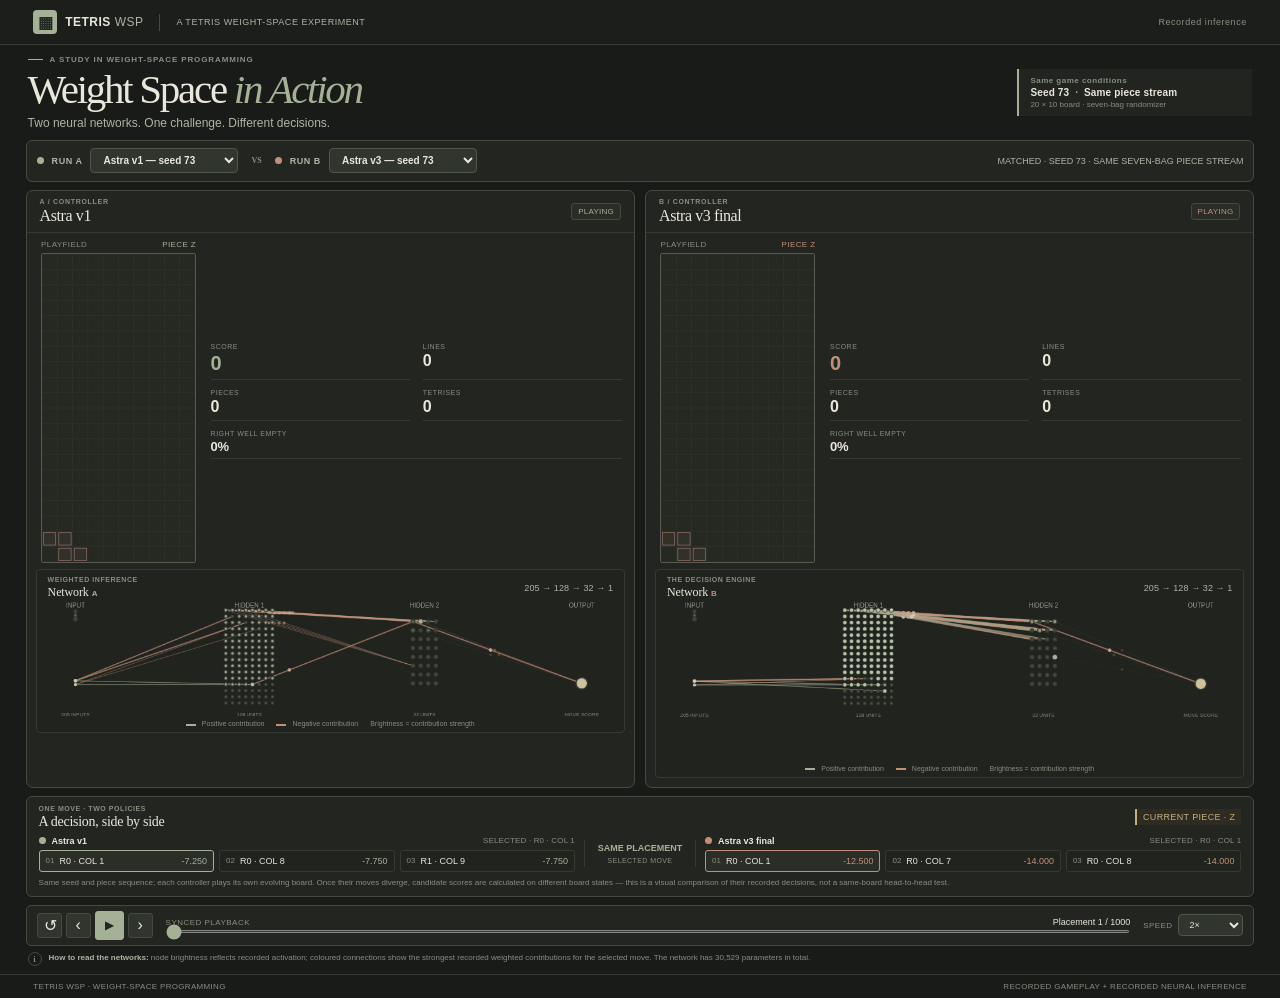
==== commit 02332fa2: "Restore exact LinkedIn capture page layout" ====
--- a/index.html
+++ b/index.html
@@ -3,7 +3,7 @@
 <head>
   <meta charset="utf-8">
   <meta name="viewport" content="width=device-width, initial-scale=1">
-  <meta name="theme-color" content="#090d12">
+  <meta name="theme-color" content="#181a17">
   <meta name="description" content="Watch two neural networks play Tetris and inspect the decisions made by their weight-space programmed controllers.">
   <title>Weight Space in Action · Tetris WSP</title>
   <link rel="stylesheet" href="studio.css">
@@ -14,20 +14,19 @@
       <span class="brand-mark">▦</span><span>TETRIS <b>WSP</b></span>
     </a>
     <div class="topbar-divider"></div>
-    <span class="topbar-caption">WEIGHT-SPACE PROGRAMMING EXPERIMENT</span>
-    <div class="topbar-right"><span class="live-dot"></span> RECORDED INFERENCE</div>
+    <span class="topbar-caption">A TETRIS WEIGHT-SPACE EXPERIMENT</span>
+    <div class="topbar-right">Recorded inference</div>
   </header>
 
   <main class="page">
     <section class="hero">
       <div>
-        <div class="eyebrow"><span class="eyebrow-line"></span> AN INTERACTIVE NEURAL NETWORK DEMONSTRATION</div>
+        <div class="eyebrow"><span class="eyebrow-line"></span> A STUDY IN WEIGHT-SPACE PROGRAMMING</div>
         <h1>Weight Space <em>in Action</em></h1>
         <p class="hero-subtitle">Two neural networks. One challenge. Different decisions.</p>
       </div>
       <div class="shared-context">
-        <div class="context-icon">↗</div>
-        <div><span>SHARED GAME CONDITIONS</span><strong>SEED 73 <i>·</i> SAME PIECE STREAM</strong><small>20 × 10 board · seven-bag randomizer</small></div>
+        <div><span>Same game conditions</span><strong>Seed 73 <i>·</i> Same piece stream</strong><small>20 × 10 board · seven-bag randomizer</small></div>
       </div>
     </section>
 
@@ -64,8 +63,8 @@
           </div>
         </div>
         <section class="network-panel">
-          <div class="network-heading"><div><span class="section-kicker">THE DECISION ENGINE</span><h3>Neural network <small>A</small></h3></div><span class="architecture">205 → 128 → 32 → 1</span></div>
-          <canvas id="netA" class="network-canvas" width="900" height="260" aria-label="Recorded activations and weighted contributions for neural network A"></canvas>
+          <div class="network-heading"><div><span class="section-kicker">WEIGHTED INFERENCE</span><h3>Network <small>A</small></h3></div><span class="architecture">205 → 128 → 32 → 1</span></div>
+          <canvas id="netA" class="network-canvas" width="900" height="190" aria-label="Recorded activations and weighted contributions for neural network A"></canvas>
           <div class="network-legend"><span><i class="positive"></i> Positive contribution</span><span><i class="negative"></i> Negative contribution</span><span>Brightness = contribution strength</span></div>
         </section>
       </article>
@@ -89,7 +88,7 @@
           </div>
         </div>
         <section class="network-panel">
-          <div class="network-heading"><div><span class="section-kicker">THE DECISION ENGINE</span><h3>Neural network <small>B</small></h3></div><span class="architecture">205 → 128 → 32 → 1</span></div>
+          <div class="network-heading"><div><span class="section-kicker">THE DECISION ENGINE</span><h3>Network <small>B</small></h3></div><span class="architecture">205 → 128 → 32 → 1</span></div>
           <canvas id="netB" class="network-canvas" width="900" height="260" aria-label="Recorded activations and weighted contributions for neural network B"></canvas>
           <div class="network-legend"><span><i class="positive"></i> Positive contribution</span><span><i class="negative"></i> Negative contribution</span><span>Brightness = contribution strength</span></div>
         </section>
@@ -98,8 +97,8 @@
 
     <section class="decision-panel">
       <div class="decision-title">
-        <div><span class="section-kicker">ZOOM IN ON ONE DECISION</span><h2>Decision comparison</h2></div>
-        <span class="decision-piece" id="decisionPiece">CURRENT PIECE · —</span>
+        <div><span class="section-kicker">ONE MOVE · TWO POLICIES</span><h2>A decision, side by side</h2></div>
+        <span class="decision-piece" id="decisionPiece">Piece · —</span>
       </div>
       <div class="decision-grid">
         <div class="decision-run decision-run-a"><div class="decision-run-head"><span class="decision-dot"></span><strong id="decisionNameA">Astra v1</strong><span class="decision-picked" id="pickedA">SELECTED</span></div><div id="candidatesA" class="candidate-list"></div></div>
--- a/studio.css
+++ b/studio.css
@@ -1,131 +1,221 @@
 :root{
-  color-scheme:dark;--bg:#080c11;--surface:#101720;--surface2:#141e28;--surface3:#1a2731;
-  --line:#293743;--line-soft:#1e2a34;--text:#f1f5f4;--muted:#91a1ad;--dim:#667784;
-  --mint:#71e4cb;--mint2:#b4f6d9;--violet:#a99cff;--rose:#f18db5;--amber:#f5c878;
-  font-family:Inter,ui-sans-serif,system-ui,-apple-system,"Segoe UI",sans-serif;
+  color-scheme:dark;
+  --bg:#191b18;
+  --surface:#232620;
+  --surface2:#292d26;
+  --surface3:#30352d;
+  --line:#454a40;
+  --line-soft:#353a32;
+  --text:#e9e7dc;
+  --muted:#b1b2a5;
+  --dim:#888d80;
+  --sage:#a4b197;
+  --sage-soft:#d0d6c4;
+  --clay:#c18f79;
+  --rose:#bd897f;
+  --ochre:#c4ae7f;
+  font-family:"Aptos","Segoe UI",Arial,sans-serif;
 }
 *{box-sizing:border-box}
-body{margin:0;min-height:100vh;color:var(--text);background:radial-gradient(ellipse at 50% -16%,#1c3440 0,transparent 48%),radial-gradient(ellipse at 4% 55%,#11202a 0,transparent 35%),var(--bg)}
+body{margin:0;min-height:100vh;color:var(--text);background:var(--bg)}
 button,select,input{font:inherit}
-.topbar{height:58px;padding:0 clamp(18px,3.2vw,58px);display:flex;align-items:center;gap:20px;border-bottom:1px solid var(--line-soft);background:#080d12d9}
-.brand{display:flex;align-items:center;gap:9px;text-decoration:none;color:var(--text);font-weight:800;letter-spacing:.08em;font-size:13px}
+.topbar{height:45px;padding:0 clamp(18px,2.6vw,48px);display:flex;align-items:center;gap:16px;border-bottom:1px solid var(--line-soft);background:#1b1e1a}
+.brand{display:flex;align-items:center;gap:8px;text-decoration:none;color:var(--text);font-weight:700;letter-spacing:.04em;font-size:12px}
 .brand b{color:var(--muted);font-weight:500}
-.brand-mark{display:grid;place-items:center;width:29px;height:29px;border-radius:8px;background:var(--mint);color:#09201d;font-size:19px}
-.topbar-divider{height:20px;border-left:1px solid var(--line)}
-.topbar-caption,.topbar-right{font-size:9px;letter-spacing:.16em;color:var(--muted);font-weight:700}
-.topbar-right{margin-left:auto;display:flex;align-items:center;gap:8px;color:var(--mint)}
-.live-dot,.selector-dot,.decision-dot{display:inline-block;width:7px;height:7px;border-radius:50%;background:var(--mint);box-shadow:0 0 12px #71e4cb88}
-.page{width:min(1760px,95vw);margin:0 auto;padding:20px 0 18px}
-.hero{display:flex;align-items:flex-end;justify-content:space-between;gap:20px;padding:6px 3px 18px}
-.eyebrow,.section-kicker,.run-kicker{font-size:9px;letter-spacing:.18em;font-weight:800;color:var(--mint);display:flex;align-items:center;gap:8px}
-.eyebrow-line{width:20px;height:1px;background:var(--mint)}
-h1{margin:8px 0 0;font-size:clamp(34px,4vw,56px);letter-spacing:-.065em;line-height:1;font-weight:750}
-h1 em{font-style:normal;color:var(--mint)}
-.hero-subtitle{margin:8px 0 0;color:#b1c0c8;font-size:15px;letter-spacing:.005em}
-.shared-context{display:flex;align-items:center;gap:11px;padding:11px 15px;border:1px solid var(--line);border-radius:12px;background:#111b24c9;min-width:260px}
-.context-icon{width:31px;height:31px;display:grid;place-items:center;border-radius:8px;background:#203b3c;color:var(--mint);font-size:20px}
-.shared-context span,.shared-context small{display:block;color:var(--muted);font-size:8px;letter-spacing:.14em;font-weight:800}
-.shared-context strong{display:block;margin:3px 0;color:var(--text);font:700 11px ui-monospace,monospace;letter-spacing:.08em}
-.shared-context strong i{color:var(--mint);font-style:normal}
-.shared-context small{font-weight:500;letter-spacing:.02em;font-size:9px}
-.selectorbar{display:flex;align-items:center;gap:12px;padding:9px 13px;border:1px solid var(--line);border-radius:12px;background:#101821;margin-bottom:14px;min-height:56px}
-.selector-group{display:flex;align-items:center;gap:9px;min-width:0}
-.selector-group label{display:flex;align-items:center;gap:9px;color:var(--muted);font-size:9px;letter-spacing:.15em;font-weight:800;white-space:nowrap}
-.selector-group select,.speed-control select{background:#1a2731;color:var(--text);border:1px solid #354651;border-radius:7px;padding:7px 30px 7px 10px;font-size:11px;letter-spacing:0;max-width:240px}
-.selector-a .selector-dot{background:var(--mint)}.selector-b .selector-dot{background:var(--violet);box-shadow:0 0 12px #a99cff88}
-.versus{font:800 9px ui-monospace,monospace;color:var(--dim);padding:0 4px}
-.selector-note{margin-left:auto;color:var(--muted);font:10px ui-monospace,monospace}
-.arena-grid{display:grid;grid-template-columns:minmax(0,1fr) minmax(0,1fr);gap:14px}
-.arena{min-width:0;border:1px solid var(--line);border-radius:15px;overflow:hidden;background:linear-gradient(145deg,#121c26,#0e151d 76%);box-shadow:0 12px 35px #00000022}
-.arena-a{--run:var(--mint);--run-glow:#71e4cb22}
-.arena-b{--run:var(--violet);--run-glow:#a99cff22}
-.arena-heading{height:57px;display:flex;align-items:center;justify-content:space-between;padding:10px 17px;border-bottom:1px solid var(--line-soft);background:#ffffff03}
-.run-kicker{font-size:8px;color:var(--run);letter-spacing:.17em}
-.arena-heading h2{margin:3px 0 0;font-size:17px;letter-spacing:-.035em}
-.run-status{font:800 8px ui-monospace,monospace;letter-spacing:.12em;color:var(--run);border:1px solid color-mix(in srgb,var(--run) 30%,transparent);background:var(--run-glow);padding:6px 8px;border-radius:6px}
-.game-row{display:grid;grid-template-columns:minmax(0,1fr) 118px;gap:13px;align-items:center;padding:13px 16px 10px}
+.brand-mark{display:grid;place-items:center;width:24px;height:24px;border-radius:4px;background:var(--sage);color:#20251d;font-size:16px}
+.topbar-divider{height:17px;border-left:1px solid var(--line)}
+.topbar-caption,.topbar-right{font-size:9px;letter-spacing:.06em;color:var(--muted);font-weight:500}
+.topbar-right{margin-left:auto;color:var(--dim)}
+.page{width:min(1840px,96vw);margin:0 auto;padding:9px 0 8px}
+.hero{display:flex;align-items:center;justify-content:space-between;gap:18px;padding:1px 2px 10px}
+.eyebrow,.section-kicker,.run-kicker{font-size:8px;letter-spacing:.11em;font-weight:650;color:var(--dim);display:flex;align-items:center;gap:7px}
+.eyebrow-line{width:15px;height:1px;background:var(--sage)}
+h1{margin:5px 0 0;font-family:Georgia,"Times New Roman",serif;font-size:clamp(34px,3.2vw,44px);letter-spacing:-.055em;line-height:1.02;font-weight:400}
+h1 em{font-style:italic;color:var(--sage)}
+.hero-subtitle{margin:5px 0 0;color:var(--muted);font-size:12px;letter-spacing:0}
+.shared-context{display:flex;align-items:center;padding:7px 11px;border-left:2px solid var(--sage);background:#22251f;min-width:235px}
+.shared-context span,.shared-context small{display:block;color:var(--dim);font-size:8px;letter-spacing:.06em;font-weight:600}
+.shared-context strong{display:block;margin:2px 0;color:var(--text);font:600 10px "Aptos","Segoe UI",Arial,sans-serif;letter-spacing:.015em}
+.shared-context strong i{color:var(--sage);font-style:normal;padding:0 3px}
+.shared-context small{font-weight:400;letter-spacing:0;font-size:8px}
+.selectorbar{display:flex;align-items:center;gap:10px;padding:5px 10px;border:1px solid var(--line);border-radius:6px;background:var(--surface);margin-bottom:8px;min-height:42px}
+.selector-group{display:flex;align-items:center;gap:8px;min-width:0}
+.selector-group label{display:flex;align-items:center;gap:8px;color:var(--muted);font-size:9px;letter-spacing:.06em;font-weight:650;white-space:nowrap}
+.selector-group select,.speed-control select{background:#30352d;color:var(--text);border:1px solid #515649;border-radius:4px;padding:5px 26px 5px 8px;font-size:10px;letter-spacing:0;max-width:220px}
+.selector-dot,.decision-dot{display:inline-block;width:7px;height:7px;border-radius:50%;background:var(--sage)}
+.selector-a .selector-dot{background:var(--sage)}
+.selector-b .selector-dot{background:var(--clay)}
+.versus{font:600 8px Georgia,serif;color:var(--dim);padding:0 3px}
+.selector-note{margin-left:auto;color:var(--muted);font:9px "Aptos","Segoe UI",Arial,sans-serif}
+.arena-grid{display:grid;grid-template-columns:minmax(0,1fr) minmax(0,1fr);gap:10px}
+.arena{min-width:0;border:1px solid var(--line);border-radius:7px;overflow:hidden;background:var(--surface)}
+.arena-a{--run:var(--sage)}
+.arena-b{--run:var(--clay)}
+.arena-heading{height:42px;display:flex;align-items:center;justify-content:space-between;padding:6px 13px;border-bottom:1px solid var(--line-soft)}
+.run-kicker{font-size:7px;color:var(--dim);letter-spacing:.10em}
+.arena-heading h2{margin:2px 0 0;font-family:Georgia,"Times New Roman",serif;font-size:16px;letter-spacing:-.025em;font-weight:400}
+.run-status{font:500 8px "Aptos","Segoe UI",Arial,sans-serif;letter-spacing:.03em;color:var(--run);border:1px solid var(--line);background:#292d26;padding:3px 6px;border-radius:3px}
+.game-row{display:grid;grid-template-columns:minmax(125px,160px) minmax(0,1fr);gap:12px;align-items:center;padding:7px 12px 6px}
 .board-shell{display:flex;flex-direction:column;align-items:center;min-width:0}
-.board-topline{width:min(100%,220px);display:flex;justify-content:space-between;align-items:center;margin-bottom:6px;color:var(--muted);font:8px ui-monospace,monospace;letter-spacing:.12em}
+.board-topline{width:min(100%,155px);display:flex;justify-content:space-between;align-items:center;margin-bottom:4px;color:var(--dim);font:8px "Aptos","Segoe UI",Arial,sans-serif;letter-spacing:.05em}
 .board-topline span:last-child{color:var(--run)}
-.board{display:block;width:min(100%,220px);height:auto;aspect-ratio:1/2;border:1px solid #465765;border-radius:5px;background:#0b1218;box-shadow:0 0 28px var(--run-glow)}
-.metrics{display:grid;gap:10px;align-content:center}
-.metric{border-bottom:1px solid var(--line-soft);padding:0 0 8px}
-.metric span{display:block;color:var(--dim);font:8px ui-monospace,monospace;letter-spacing:.13em}
-.metric strong{display:block;margin-top:3px;color:#e9f0ef;font:600 19px ui-monospace,monospace;letter-spacing:-.04em}
-.metric-score strong{font-size:23px;color:var(--run)}
-.metric-well strong{font-size:15px}
-.network-panel{margin:0 12px 12px;padding:10px 11px 8px;border:1px solid var(--line-soft);border-radius:10px;background:#0a1118}
-.network-heading{display:flex;align-items:center;justify-content:space-between;padding:0 4px}
-.network-heading h3{font-size:12px;margin:3px 0 0;letter-spacing:-.02em}
-.network-heading h3 small{color:var(--run);font:800 9px ui-monospace,monospace}
-.section-kicker{font-size:7px;color:var(--dim);letter-spacing:.16em}
-.architecture{color:var(--muted);font:9px ui-monospace,monospace;letter-spacing:.03em}
-.network-canvas{display:block;width:100%;height:auto;max-height:205px;margin:1px auto 0}
-.network-legend{display:flex;justify-content:center;gap:13px;flex-wrap:wrap;color:var(--dim);font:8px ui-monospace,monospace;padding:0 0 2px}
-.network-legend i{display:inline-block;width:12px;height:2px;vertical-align:middle;margin-right:4px}
-.positive{background:var(--mint)}.negative{background:var(--rose)}
-.decision-panel{margin-top:14px;padding:13px 17px 10px;border:1px solid var(--line);border-radius:13px;background:linear-gradient(110deg,#111b24,#121a24)}
-.decision-title{display:flex;align-items:center;justify-content:space-between;margin-bottom:10px}
-.decision-title h2{margin:3px 0 0;font-size:15px;letter-spacing:-.03em}
-.decision-piece{font:9px ui-monospace,monospace;letter-spacing:.12em;color:var(--amber);padding:6px 9px;border:1px solid #5d4c2c;border-radius:6px;background:#2a2419}
-.decision-grid{display:grid;grid-template-columns:minmax(0,1fr) 132px minmax(0,1fr);gap:12px;align-items:center}
+.board{display:block;width:min(100%,155px);height:auto;aspect-ratio:1/2;border:1px solid #555b4f;border-radius:2px;background:#252921}
+.metrics{display:grid;grid-template-columns:repeat(2,minmax(0,1fr));gap:9px 13px;align-content:center}
+.metric{border-bottom:1px solid var(--line-soft);padding:0 0 4px;min-width:0}
+.metric span{display:block;color:var(--dim);font:7px "Aptos","Segoe UI",Arial,sans-serif;letter-spacing:.07em;white-space:nowrap}
+.metric strong{display:block;margin-top:2px;color:var(--text);font:600 16px "Aptos","Segoe UI",Arial,sans-serif;letter-spacing:-.025em}
+.metric-score strong{font-size:20px;color:var(--run)}
+.metric-well{grid-column:1 / -1}
+.metric-well strong{font-size:13px}
+.network-panel{margin:0 9px 9px;padding:6px 8px 5px;border:1px solid var(--line-soft);border-radius:4px;background:#20231e}
+.network-heading{display:flex;align-items:center;justify-content:space-between;padding:0 3px}
+.network-heading h3{font-family:Georgia,"Times New Roman",serif;font-size:12px;font-weight:400;margin:2px 0 0;letter-spacing:-.01em}
+.network-heading h3 small{color:var(--run);font:600 8px "Aptos","Segoe UI",Arial,sans-serif}
+.section-kicker{font-size:7px;color:var(--dim);letter-spacing:.08em}
+.architecture{color:var(--muted);font:9px "Aptos","Segoe UI",Arial,sans-serif;letter-spacing:.01em}
+.network-canvas{display:block;width:100%;height:auto;margin:0 auto}
+.network-legend{display:flex;justify-content:center;gap:12px;flex-wrap:wrap;color:var(--dim);font:7px "Aptos","Segoe UI",Arial,sans-serif;padding:0}
+.network-legend i{display:inline-block;width:10px;height:2px;vertical-align:middle;margin-right:4px}
+.positive{background:var(--sage)}.negative{background:var(--clay)}
+.decision-panel{margin-top:8px;padding:8px 12px 7px;border:1px solid var(--line);border-radius:6px;background:var(--surface)}
+.decision-title{display:flex;align-items:center;justify-content:space-between;margin-bottom:6px}
+.decision-title h2{margin:2px 0 0;font-family:Georgia,"Times New Roman",serif;font-size:14px;font-weight:400;letter-spacing:-.02em}
+.decision-piece{font:9px "Aptos","Segoe UI",Arial,sans-serif;letter-spacing:.04em;color:var(--ochre);padding:3px 6px;border-left:2px solid var(--ochre);background:#2d2b22}
+.decision-grid{display:grid;grid-template-columns:minmax(0,1fr) 112px minmax(0,1fr);gap:9px;align-items:center}
 .decision-run{min-width:0}
-.decision-run-head{display:flex;align-items:center;gap:7px;margin-bottom:6px;font-size:10px}
-.decision-run-head strong{font-weight:700}
-.decision-run-a .decision-dot{background:var(--mint)}
-.decision-run-b .decision-dot{background:var(--violet);box-shadow:0 0 12px #a99cff88}
-.decision-picked{margin-left:auto;color:var(--dim);font:8px ui-monospace,monospace;letter-spacing:.12em}
-.candidate-list{display:grid;grid-template-columns:repeat(3,minmax(0,1fr));gap:6px}
-.candidate{display:flex;align-items:center;gap:6px;min-width:0;padding:7px 8px;border:1px solid var(--line-soft);border-radius:7px;background:#0b131a}
-.candidate.selected{border-color:color-mix(in srgb,var(--run-color,var(--mint)) 45%,var(--line));background:var(--run-bg,#142824)}
-.decision-run-a{--run-color:var(--mint);--run-bg:#132724}
-.decision-run-b{--run-color:var(--violet);--run-bg:#201d31}
-.candidate .rank{color:var(--dim);font:8px ui-monospace,monospace}
-.candidate .move{overflow:hidden;text-overflow:ellipsis;white-space:nowrap;color:#dfe8e8;font:600 9px ui-monospace,monospace}
-.candidate .value{margin-left:auto;color:var(--run-color,var(--muted));font:9px ui-monospace,monospace}
-.decision-middle{text-align:center;border-left:1px solid var(--line-soft);border-right:1px solid var(--line-soft);padding:4px 7px}
-.decision-diff{font-size:11px;font-weight:800;color:var(--amber);line-height:1.25}
-.decision-middle span{display:block;margin-top:4px;color:var(--dim);font:7px ui-monospace,monospace;letter-spacing:.13em}
-.decision-caveat{margin:9px 0 0;color:var(--dim);font-size:9px;line-height:1.45}
-.transport{display:flex;align-items:center;gap:17px;margin-top:12px;padding:9px 14px;border:1px solid var(--line);border-radius:11px;background:#101821}
-.transport-buttons{display:flex;align-items:center;gap:5px}
-.transport button{display:grid;place-items:center;width:29px;height:29px;border:1px solid #33434e;border-radius:7px;background:#192630;color:#c5d1d6;font-size:18px;cursor:pointer}
-.transport button:hover{border-color:var(--mint);color:var(--mint)}
-.transport .play-button{width:35px;height:35px;background:var(--mint);color:#08201c;border-color:var(--mint);font-size:13px;font-weight:900;box-shadow:0 0 18px #71e4cb2b}
+.decision-run-head{display:flex;align-items:center;gap:6px;margin-bottom:4px;font-size:9px}
+.decision-run-head strong{font-weight:600}
+.decision-run-a .decision-dot{background:var(--sage)}
+.decision-run-b .decision-dot{background:var(--clay)}
+.decision-picked{margin-left:auto;color:var(--dim);font:8px "Aptos","Segoe UI",Arial,sans-serif;letter-spacing:.02em}
+.candidate-list{display:grid;grid-template-columns:repeat(3,minmax(0,1fr));gap:5px}
+.candidate{display:flex;align-items:center;gap:5px;min-width:0;padding:5px 6px;border:1px solid var(--line-soft);border-radius:3px;background:#20231e}
+.candidate.selected{border-color:var(--run-color,var(--sage));background:#2a2e26}
+.decision-run-a{--run-color:var(--sage)}
+.decision-run-b{--run-color:var(--clay)}
+.candidate .rank{color:var(--dim);font:8px "Aptos","Segoe UI",Arial,sans-serif}
+.candidate .move{overflow:hidden;text-overflow:ellipsis;white-space:nowrap;color:var(--text);font:500 9px "Aptos","Segoe UI",Arial,sans-serif}
+.candidate .value{margin-left:auto;color:var(--run-color,var(--muted));font:9px "Aptos","Segoe UI",Arial,sans-serif}
+.decision-middle{text-align:center;border-left:1px solid var(--line-soft);border-right:1px solid var(--line-soft);padding:3px 6px}
+.decision-diff{font-size:9px;font-weight:650;color:var(--ochre);line-height:1.25}
+.decision-middle span{display:block;margin-top:3px;color:var(--dim);font:7px "Aptos","Segoe UI",Arial,sans-serif;letter-spacing:.06em}
+.decision-caveat{margin:6px 0 0;color:var(--dim);font-size:8px;line-height:1.35}
+.transport{display:flex;align-items:center;gap:13px;margin-top:8px;padding:5px 10px;border:1px solid var(--line);border-radius:5px;background:var(--surface)}
+.transport-buttons{display:flex;align-items:center;gap:4px}
+.transport button{display:grid;place-items:center;width:25px;height:25px;border:1px solid var(--line);border-radius:3px;background:#30352d;color:var(--text);font-size:16px;cursor:pointer}
+.transport button:hover{border-color:var(--sage);color:var(--sage)}
+.transport .play-button{width:29px;height:29px;background:var(--sage);color:#22271f;border-color:var(--sage);font-size:11px;font-weight:700}
 .transport-progress{flex:1;min-width:80px}
 .progress-label{display:flex;justify-content:space-between;align-items:center;margin-bottom:3px}
-.progress-label span{color:var(--dim);font:8px ui-monospace,monospace;letter-spacing:.15em}
-.progress-label strong{color:#dbe5e5;font:9px ui-monospace,monospace}
-#seek{display:block;width:100%;height:4px;margin:0;accent-color:var(--mint);cursor:pointer}
-.speed-control{display:flex;align-items:center;gap:7px;color:var(--dim);font:8px ui-monospace,monospace;letter-spacing:.13em}
-.speed-control select{padding:5px 23px 5px 7px;font:10px ui-monospace,monospace}
-.explain-line{display:flex;align-items:center;gap:9px;padding:10px 2px 0;color:var(--dim)}
-.explain-mark{flex:none;display:grid;place-items:center;width:16px;height:16px;border:1px solid #425360;border-radius:50%;font:10px Georgia,serif;color:var(--muted)}
-.explain-line p{margin:0;font-size:9px;line-height:1.45}
-.explain-line strong{color:#aebdc4;font-weight:650}
-footer{display:flex;justify-content:space-between;gap:12px;padding:12px clamp(18px,3.2vw,58px);border-top:1px solid var(--line-soft);color:var(--dim);font:8px ui-monospace,monospace;letter-spacing:.12em}
-footer i{font-style:normal;color:var(--mint)}
+.progress-label span{color:var(--dim);font:8px "Aptos","Segoe UI",Arial,sans-serif;letter-spacing:.06em}
+.progress-label strong{color:var(--text);font:9px "Aptos","Segoe UI",Arial,sans-serif}
+#seek{display:block;width:100%;height:3px;margin:0;accent-color:var(--sage);cursor:pointer}
+.speed-control{display:flex;align-items:center;gap:6px;color:var(--dim);font:8px "Aptos","Segoe UI",Arial,sans-serif;letter-spacing:.05em}
+.speed-control select{padding:4px 19px 4px 6px;font:9px "Aptos","Segoe UI",Arial,sans-serif}
+.explain-line{display:flex;align-items:center;gap:7px;padding:6px 2px 0;color:var(--dim)}
+.explain-mark{flex:none;display:grid;place-items:center;width:14px;height:14px;border:1px solid var(--line);border-radius:50%;font:9px Georgia,serif;color:var(--muted)}
+.explain-line p{margin:0;font-size:8px;line-height:1.35}
+.explain-line strong{color:var(--muted);font-weight:600}
+footer{display:flex;justify-content:space-between;gap:12px;padding:7px clamp(18px,2.6vw,48px);border-top:1px solid var(--line-soft);color:var(--dim);font:8px "Aptos","Segoe UI",Arial,sans-serif;letter-spacing:.04em}
+footer i{font-style:normal;color:var(--sage)}
 @media(min-width:1500px){
- .page{padding-top:24px}.hero{padding-bottom:20px}.game-row{grid-template-columns:minmax(0,1fr) 130px;padding-top:16px;padding-bottom:13px}
- .board{width:min(100%,230px)}.network-canvas{max-height:215px}
+  .page{padding-top:8px}.hero{padding-bottom:9px}
+  .game-row{grid-template-columns:minmax(140px,165px) minmax(0,1fr)}
+  .board{width:min(100%,160px)}
 }
 @media(max-width:1050px){
- .page{width:96vw}.arena-grid{gap:10px}.game-row{grid-template-columns:minmax(0,1fr) 96px;padding:10px}.metrics{gap:8px}.metric strong{font-size:16px}.metric-score strong{font-size:20px}.network-panel{margin:0 8px 8px}.network-legend{font-size:7px}
- .decision-grid{grid-template-columns:minmax(0,1fr) 105px minmax(0,1fr);gap:7px}.candidate{padding:6px 5px}.candidate .move,.candidate .value{font-size:8px}
+  .page{width:97vw}.arena-grid{gap:8px}
+  .game-row{grid-template-columns:minmax(112px,135px) minmax(0,1fr);gap:9px;padding:7px 9px 5px}
+  .board{width:min(100%,135px)}
+  .metrics{gap:7px 9px}.metric strong{font-size:14px}.metric-score strong{font-size:18px}
+  .network-panel{margin:0 7px 7px}
+  .decision-grid{grid-template-columns:minmax(0,1fr) 92px minmax(0,1fr);gap:6px}
+  .candidate{padding:4px}.candidate .move,.candidate .value{font-size:8px}
 }
 @media(max-width:760px){
- .topbar-caption{display:none}.hero{align-items:flex-start;flex-direction:column}.shared-context{min-width:0;width:100%}
- .selectorbar{flex-wrap:wrap}.selector-note{width:100%;margin-left:25px}.selector-group{flex:1}.selector-group label{display:block}.selector-group select{display:block;max-width:100%;margin-top:4px}.versus{align-self:center}
- .arena-grid{grid-template-columns:1fr}.game-row{grid-template-columns:minmax(0,1fr) 130px;padding:14px 18px}.board{width:min(100%,220px)}.metrics{gap:10px}.metric strong{font-size:19px}
- .network-panel{margin:0 12px 12px;padding:12px}.network-canvas{max-height:none}
- .decision-grid{grid-template-columns:1fr}.decision-middle{border:0;border-top:1px solid var(--line-soft);border-bottom:1px solid var(--line-soft);padding:8px}
- .candidate-list{grid-template-columns:repeat(3,minmax(0,1fr))}
- .transport{gap:9px;flex-wrap:wrap}.transport-progress{order:3;flex-basis:100%}
+  .topbar-caption{display:none}
+  .page{width:94vw;padding-top:12px}
+  .hero{align-items:flex-start;flex-direction:column;padding-bottom:9px}
+  .shared-context{min-width:0;width:100%}
+  .selectorbar{flex-wrap:wrap;gap:8px}
+  .selector-note{width:100%;margin-left:22px}
+  .selector-group{flex:1}
+  .selector-group label{display:block}
+  .selector-group select{display:block;max-width:100%;margin-top:4px}
+  .versus{align-self:center}
+  .arena-grid{grid-template-columns:1fr}
+  .game-row{grid-template-columns:minmax(125px,165px) minmax(0,1fr);padding:9px 13px}
+  .board{width:min(100%,155px)}
+  .metrics{gap:8px 12px}
+  .metric strong{font-size:16px}.metric-score strong{font-size:20px}
+  .network-panel{margin:0 9px 9px;padding:7px}
+  .decision-grid{grid-template-columns:1fr}
+  .decision-middle{border:0;border-top:1px solid var(--line-soft);border-bottom:1px solid var(--line-soft);padding:6px}
+  .candidate-list{grid-template-columns:repeat(3,minmax(0,1fr))}
+  .transport{gap:8px;flex-wrap:wrap}
+  .transport-progress{order:3;flex-basis:100%}
 }
 @media(max-width:440px){
- .page{width:94vw;padding-top:15px}h1{font-size:36px}.hero-subtitle{font-size:13px}
- .game-row{grid-template-columns:minmax(0,1fr) 98px;padding:10px}.board{width:min(100%,190px)}.metric span{font-size:7px}.metric strong{font-size:15px}.metric-score strong{font-size:18px}
- .network-legend{gap:7px;font-size:7px}.architecture{font-size:8px}.candidate-list{grid-template-columns:1fr}.candidate{padding:7px 9px}
- footer{font-size:7px}
+  h1{font-size:36px}
+  .hero-subtitle{font-size:12px}
+  .game-row{grid-template-columns:minmax(105px,125px) minmax(0,1fr);gap:8px;padding:8px}
+  .board{width:min(100%,120px)}
+  .metric span{font-size:6px}.metric strong{font-size:13px}.metric-score strong{font-size:16px}
+  .network-legend{gap:7px;font-size:7px}
+  .architecture{font-size:8px}
+  .candidate-list{grid-template-columns:1fr}
+  .candidate{padding:6px 8px}
+  footer{font-size:7px}
 }
 @media(prefers-reduced-motion:reduce){*{scroll-behavior:auto!important;animation:none!important;transition:none!important}}
+
+
+/* Dedicated 16:9 capture composition: ?capture=1 */
+body.capture .topbar,body.capture footer,body.capture .explain-line{display:none}
+body.capture .page{width:98vw;padding:5px 0 4px}
+body.capture .hero{padding:0 2px 5px;align-items:center}
+body.capture h1{font-size:32px;margin-top:2px}
+body.capture .hero-subtitle{font-size:10px;margin-top:2px}
+body.capture .eyebrow{font-size:7px}
+body.capture .shared-context{padding:5px 9px;min-width:205px}
+body.capture .shared-context small{font-size:7px}
+body.capture .selectorbar{min-height:32px;padding:3px 8px;margin-bottom:5px}
+body.capture .selector-group select{padding:3px 20px 3px 6px;font-size:9px}
+body.capture .selector-group label{font-size:8px}
+body.capture .selector-note{font-size:8px}
+body.capture .arena-grid{gap:7px}
+body.capture .arena-heading{height:32px;padding:4px 10px}
+body.capture .arena-heading h2{font-size:14px}
+body.capture .game-row{grid-template-columns:minmax(95px,112px) minmax(0,1fr);gap:8px;padding:4px 8px}
+body.capture .board-topline{width:min(100%,108px);font-size:7px;margin-bottom:2px}
+body.capture .board{width:min(100%,108px)}
+body.capture .metrics{gap:5px 8px}
+body.capture .metric{padding-bottom:2px}
+body.capture .metric span{font-size:6px}
+body.capture .metric strong{font-size:12px;margin-top:1px}
+body.capture .metric-score strong{font-size:16px}
+body.capture .metric-well strong{font-size:11px}
+body.capture .network-panel{margin:0 6px 6px;padding:4px 6px 3px}
+body.capture .network-heading h3{font-size:11px}
+body.capture .network-canvas{height:108px;width:100%}
+body.capture .network-legend{font-size:6px;gap:8px}
+body.capture .decision-panel{margin-top:5px;padding:5px 9px 4px}
+body.capture .decision-title{margin-bottom:3px}
+body.capture .decision-title h2{font-size:12px}
+body.capture .decision-grid{grid-template-columns:minmax(0,1fr) 88px minmax(0,1fr);gap:6px}
+body.capture .decision-run-head{font-size:8px;margin-bottom:2px}
+body.capture .candidate-list{gap:3px}
+body.capture .candidate{padding:3px 4px;gap:3px}
+body.capture .candidate .move,body.capture .candidate .value{font-size:7px}
+body.capture .candidate .rank{font-size:7px}
+body.capture .decision-middle{padding:2px 4px}
+body.capture .decision-diff{font-size:8px}
+body.capture .decision-middle span{font-size:6px;margin-top:1px}
+body.capture .decision-caveat{display:none}
+body.capture .transport{margin-top:5px;padding:3px 8px;gap:9px}
+body.capture .transport button{width:22px;height:22px;font-size:14px}
+body.capture .transport .play-button{width:25px;height:25px;font-size:10px}
+body.capture .progress-label span,body.capture .progress-label strong{font-size:7px}
+body.capture .speed-control{font-size:7px}
+body.capture .speed-control select{padding:3px 15px 3px 5px;font-size:8px}
+@media(max-width:760px){body.capture .arena-grid{grid-template-columns:1fr}body.capture .page{width:94vw}body.capture .hero{align-items:flex-start}}
